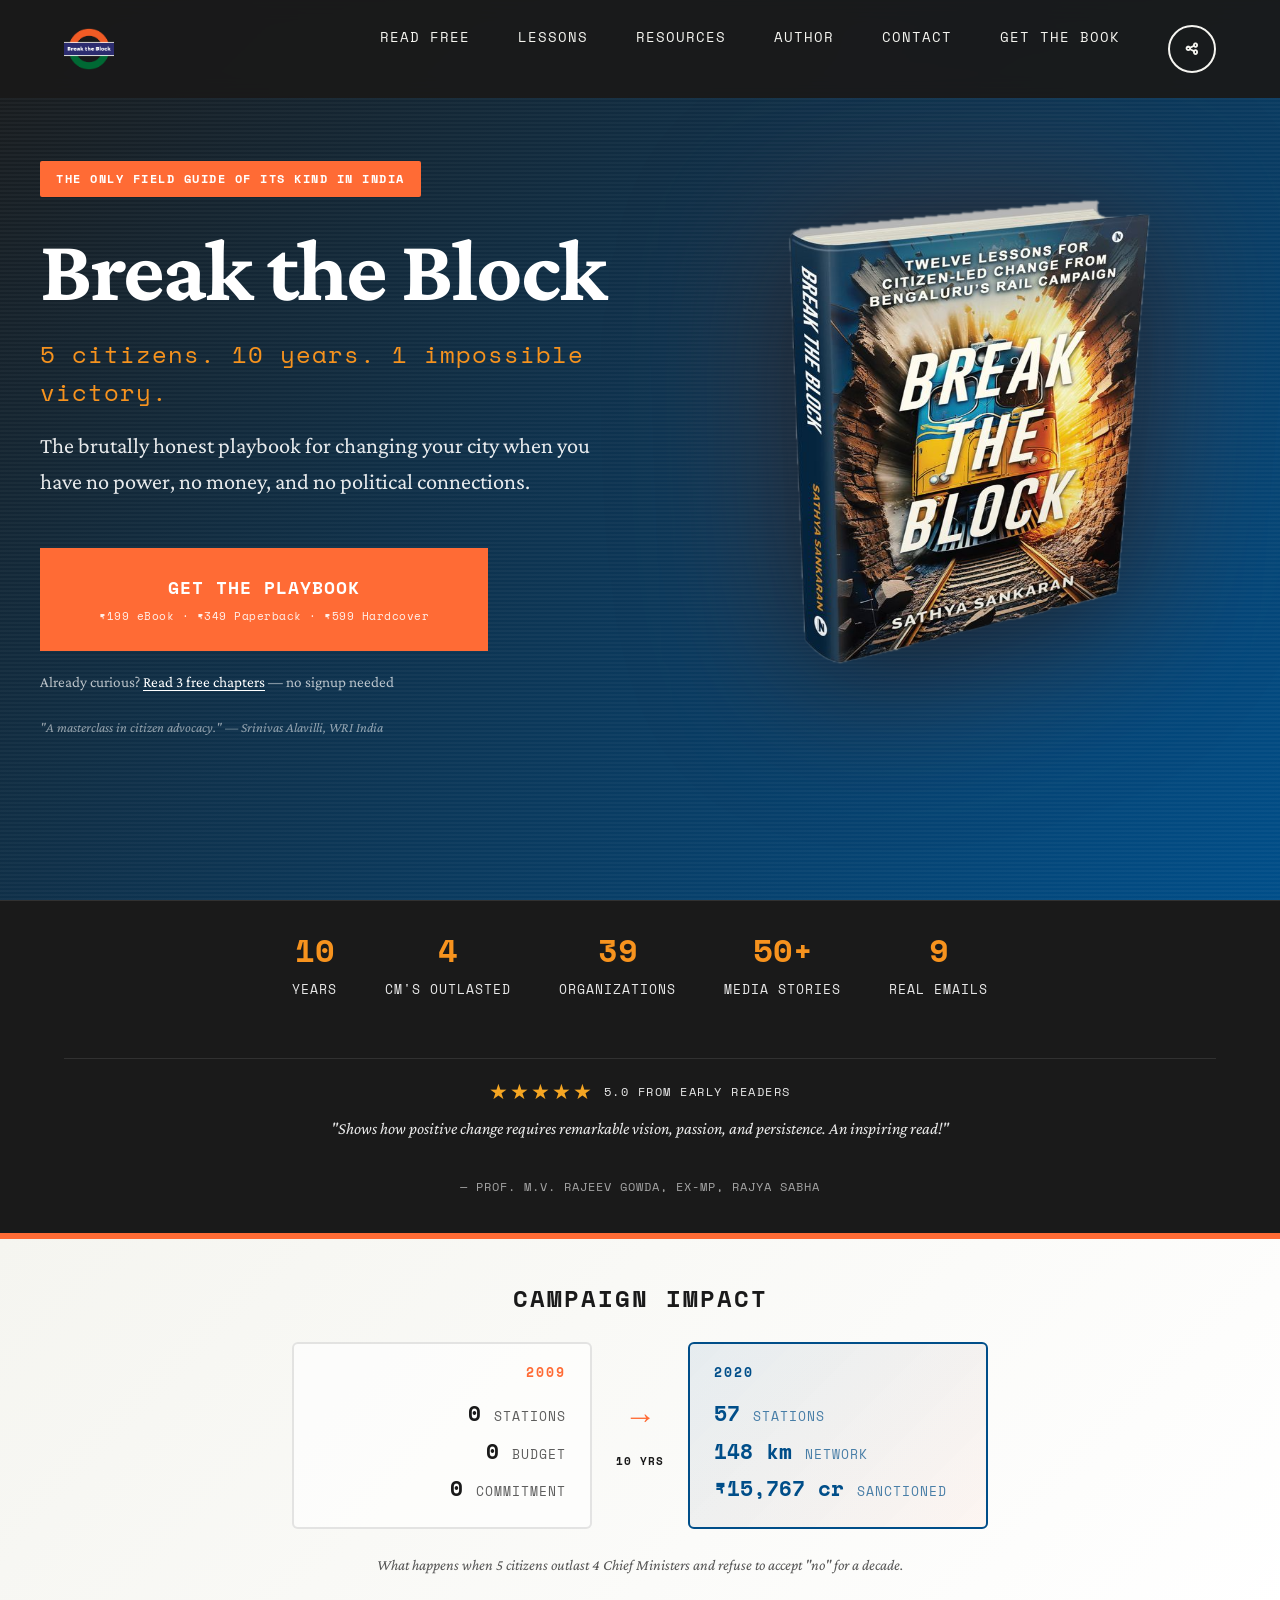
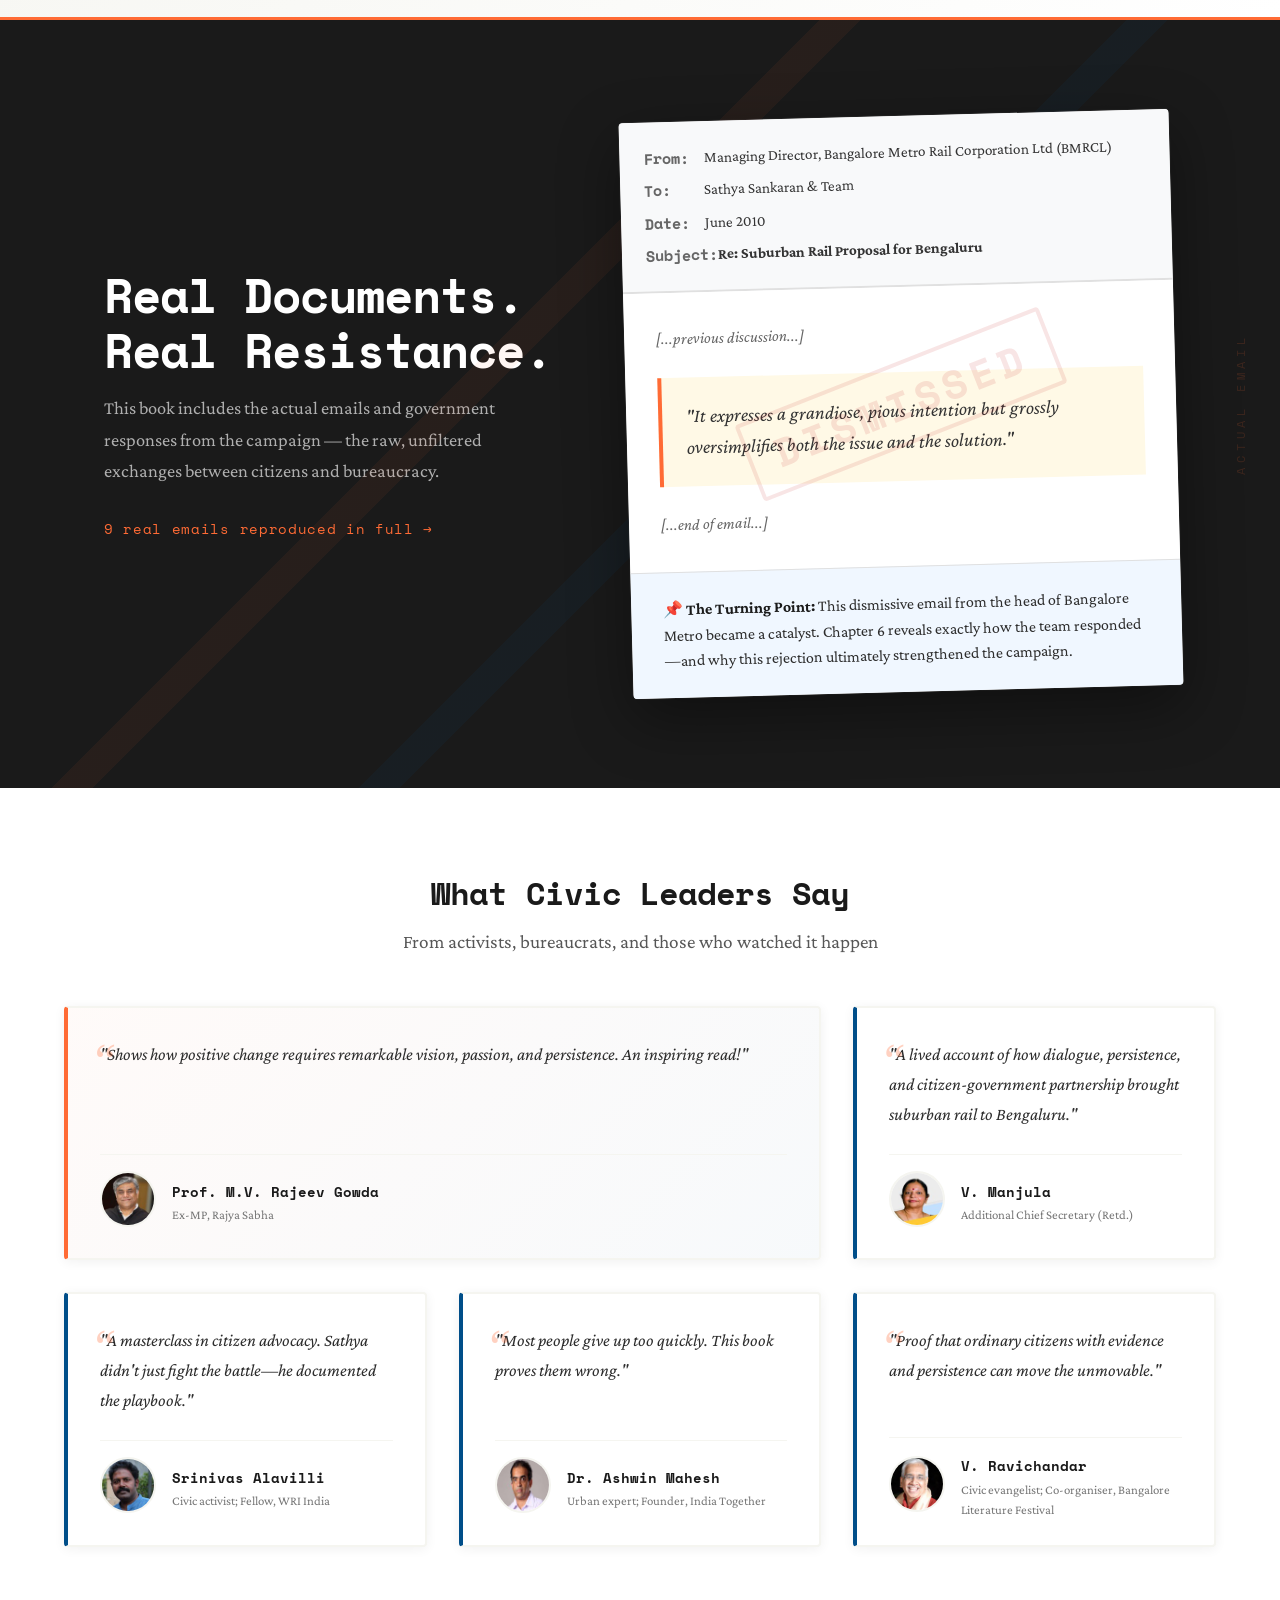
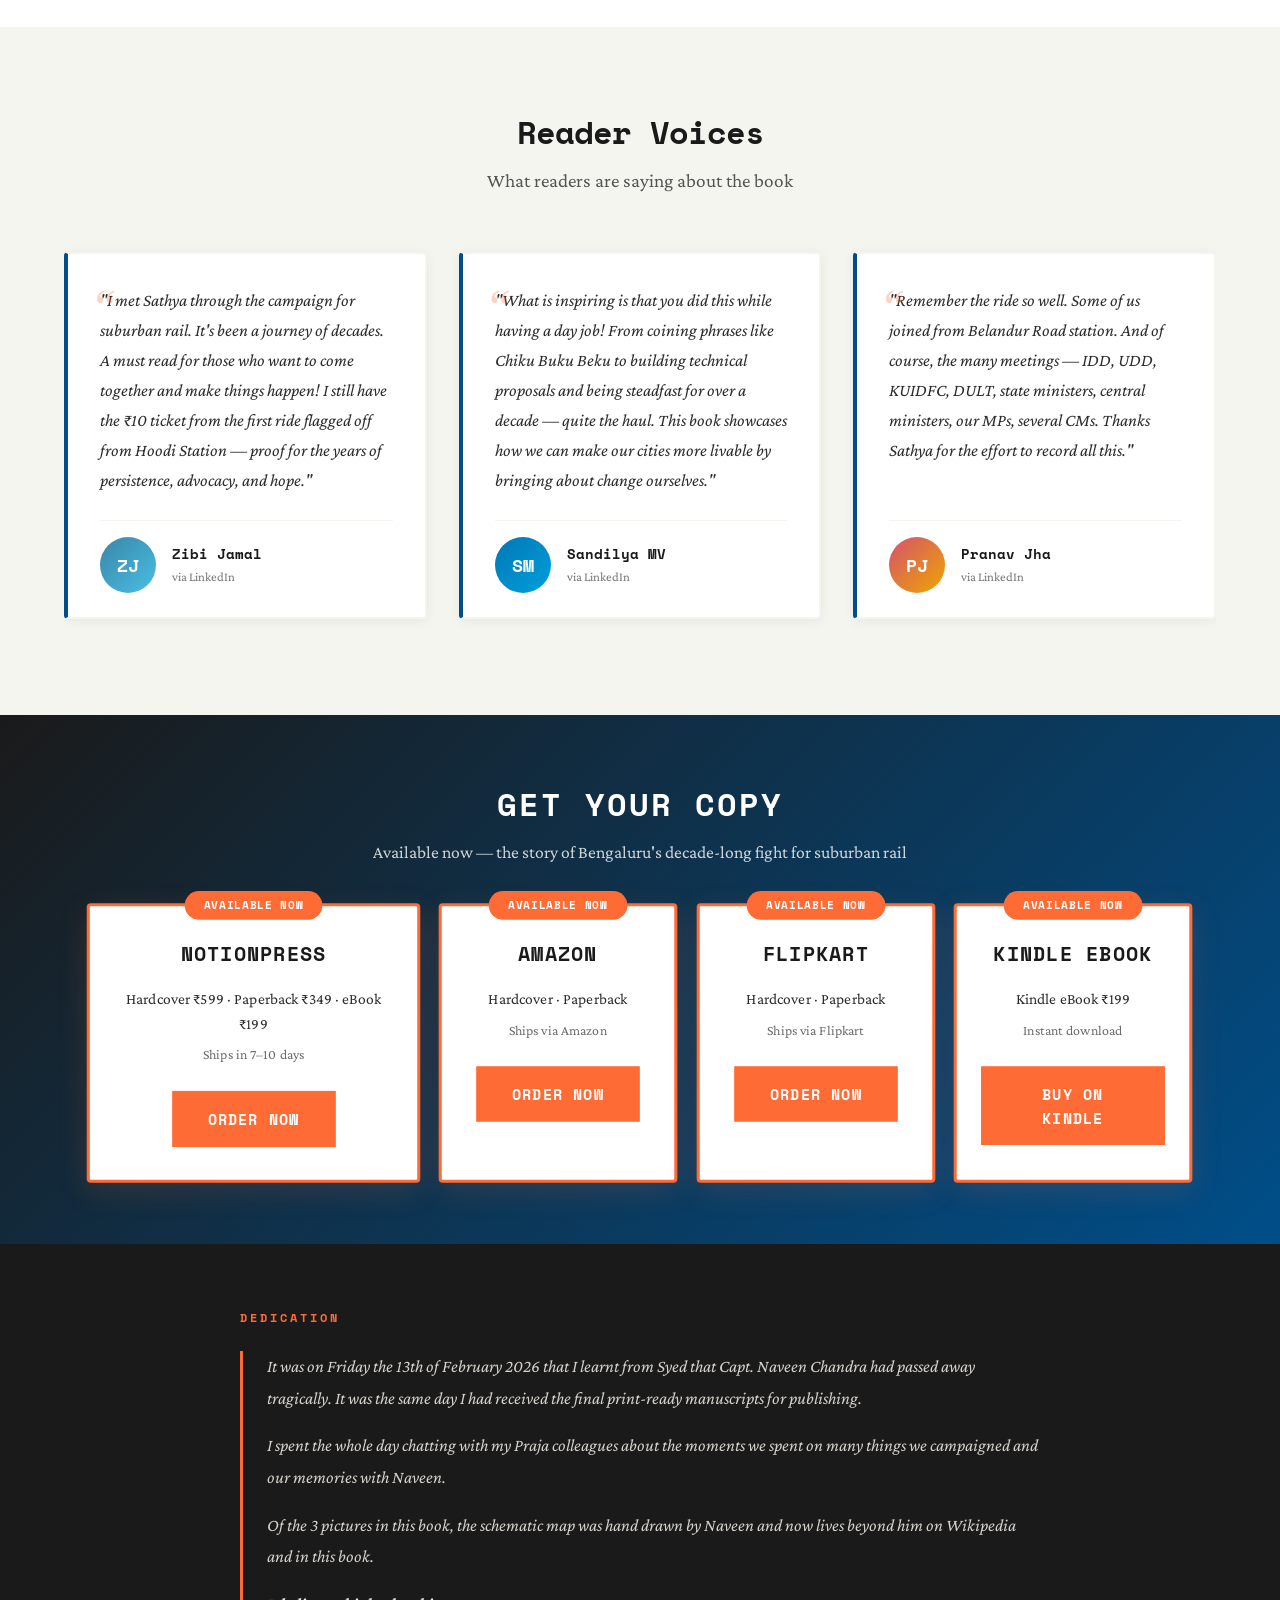
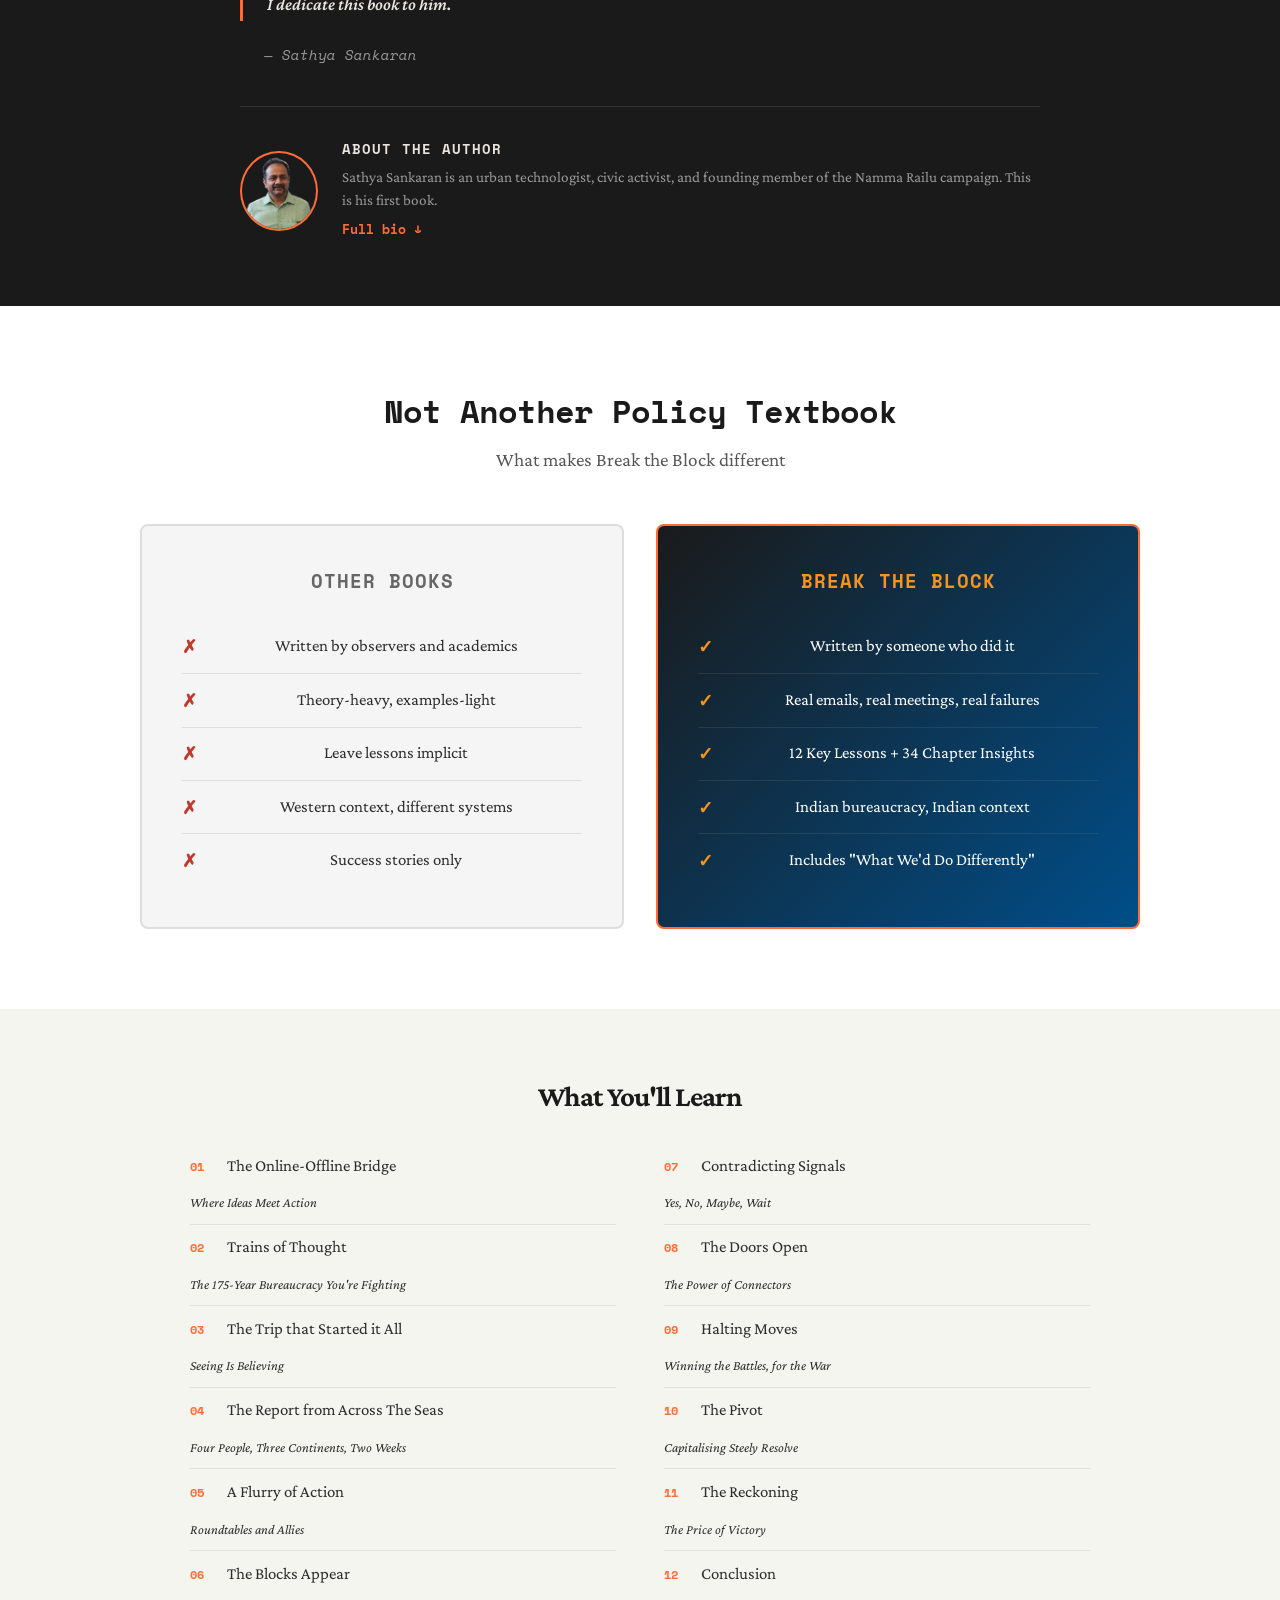
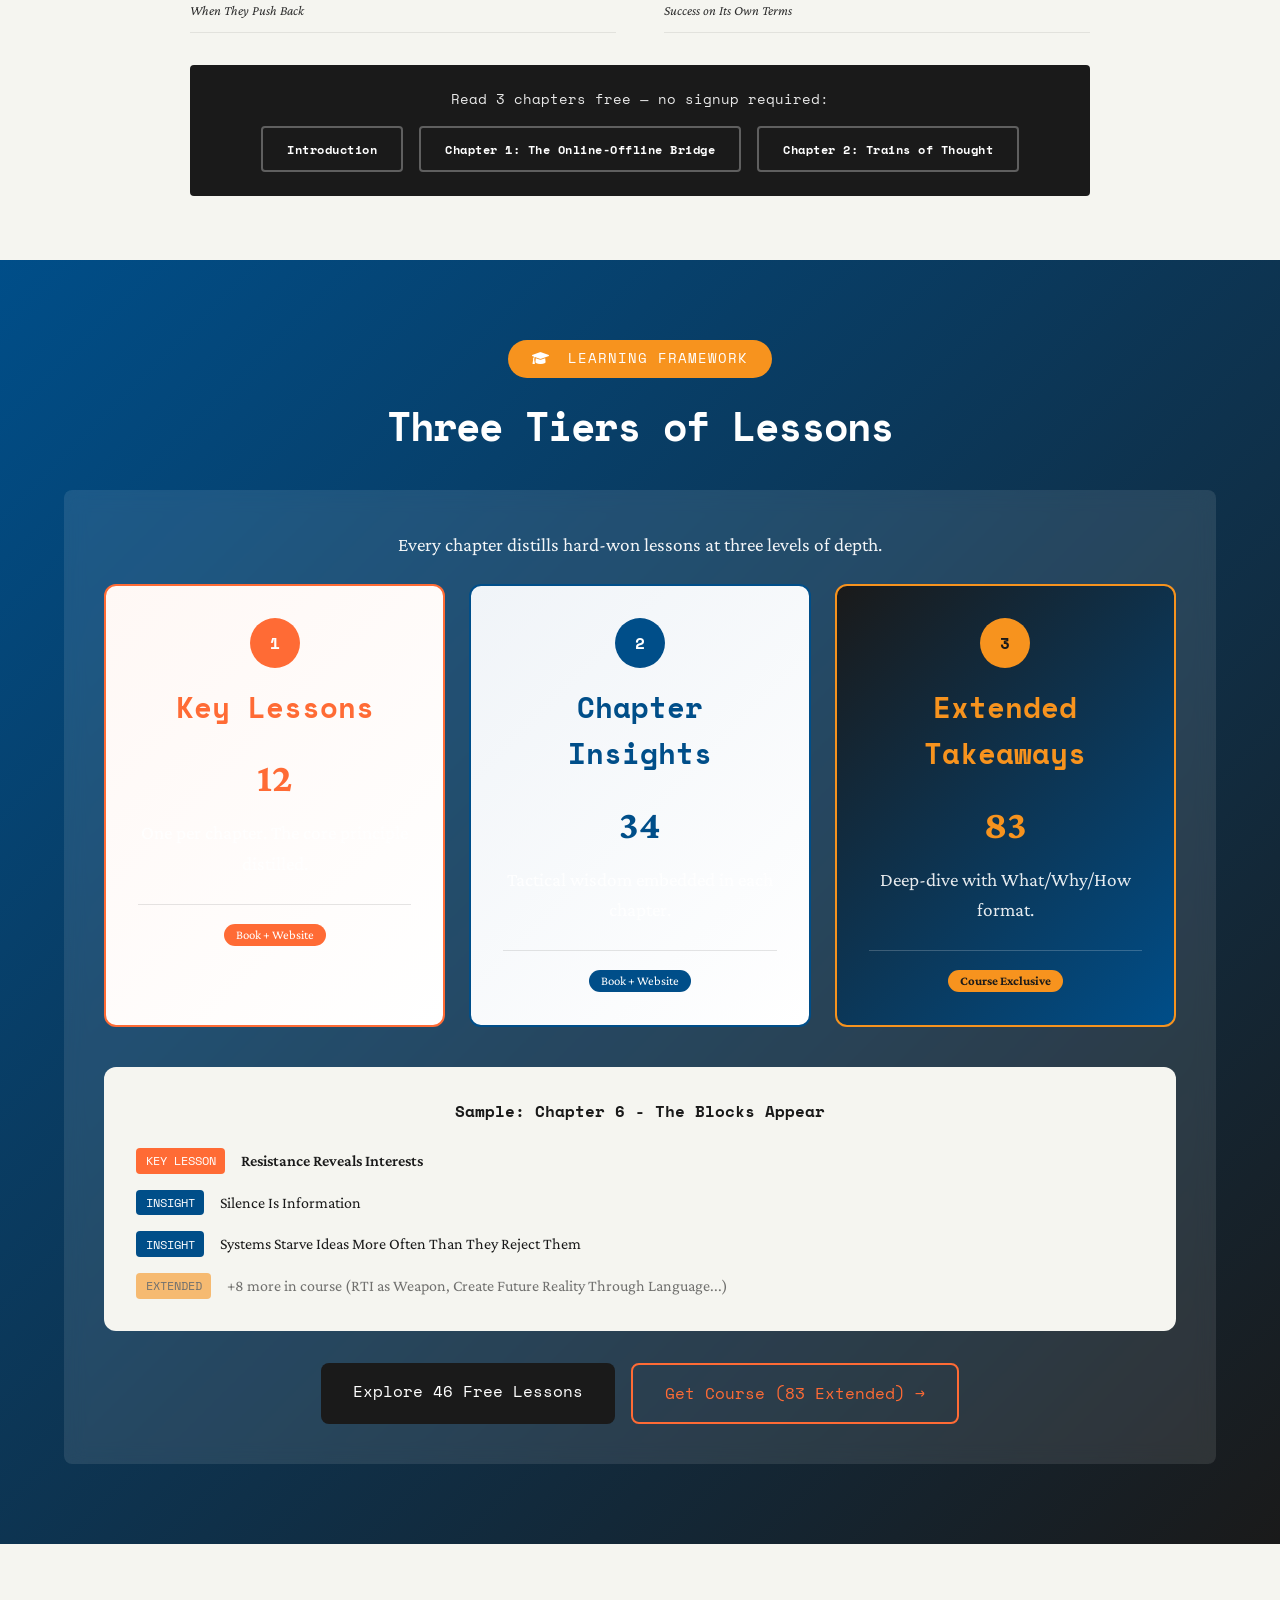
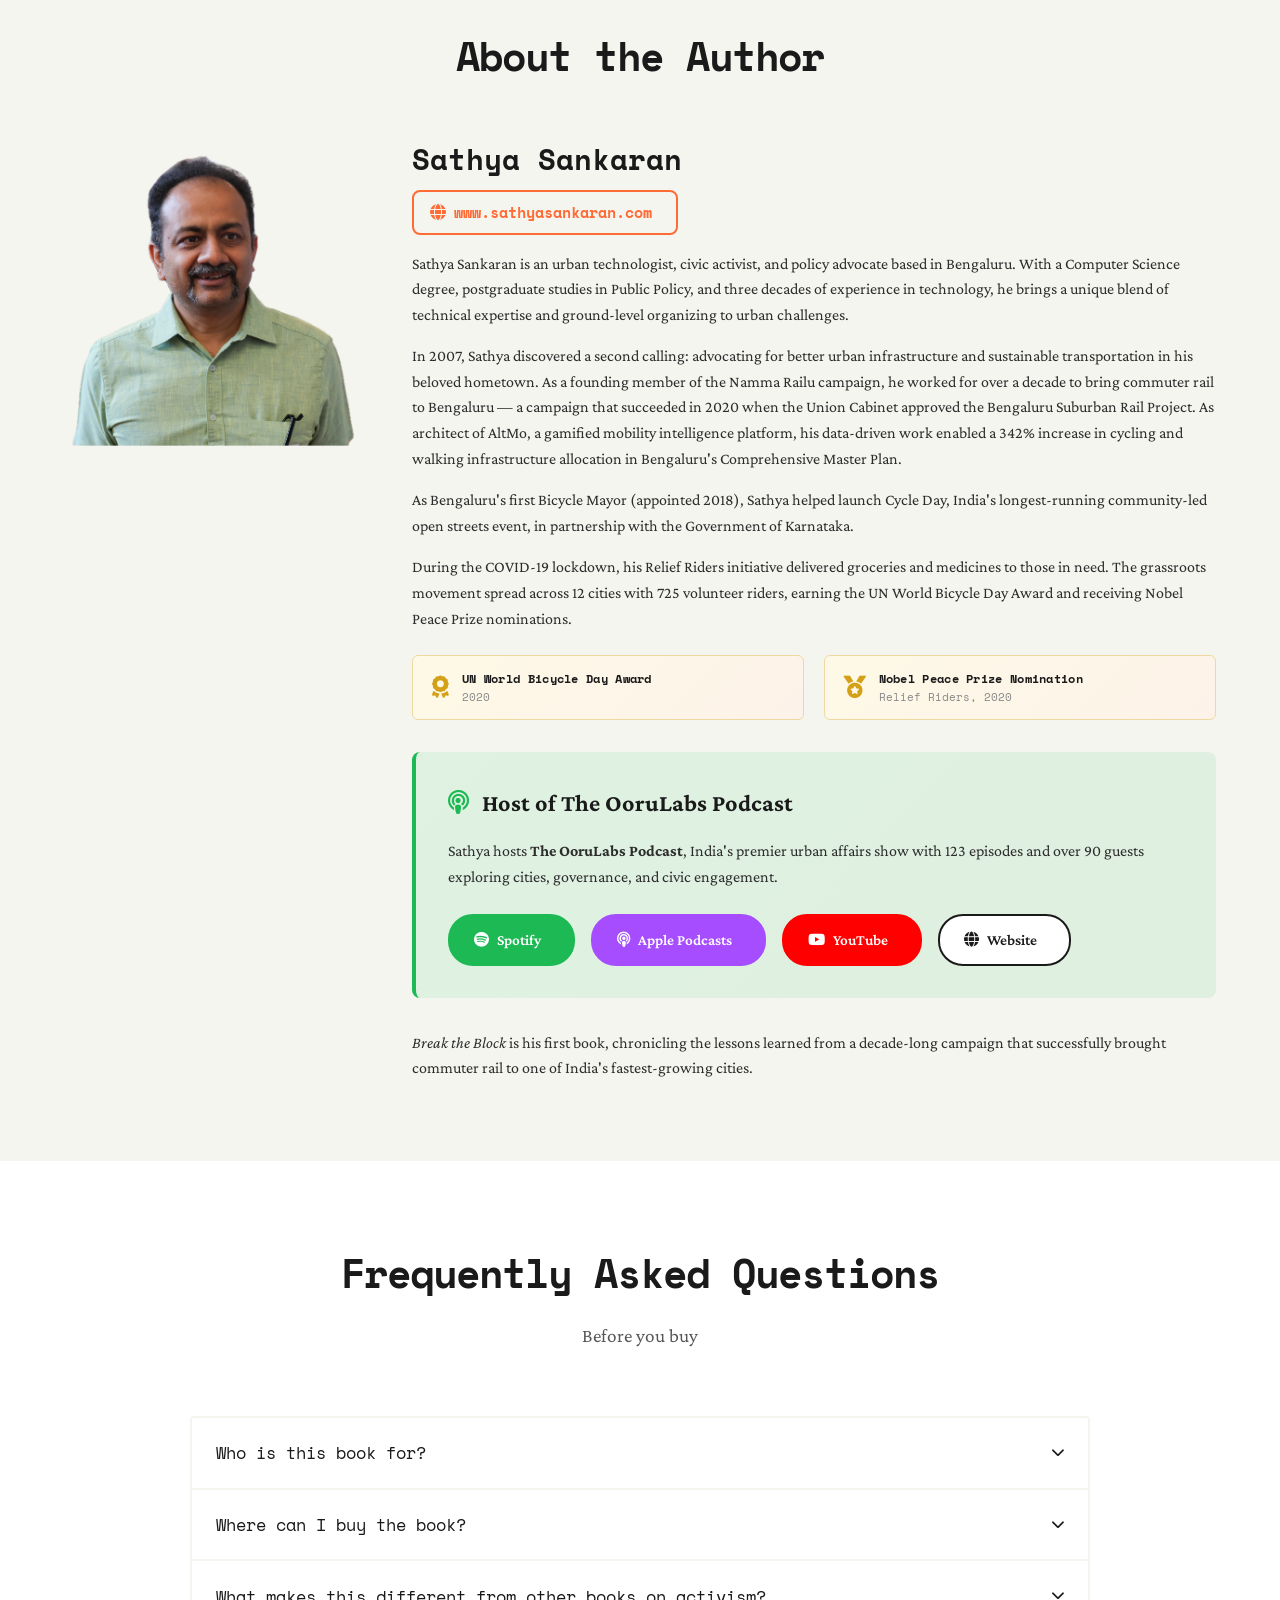
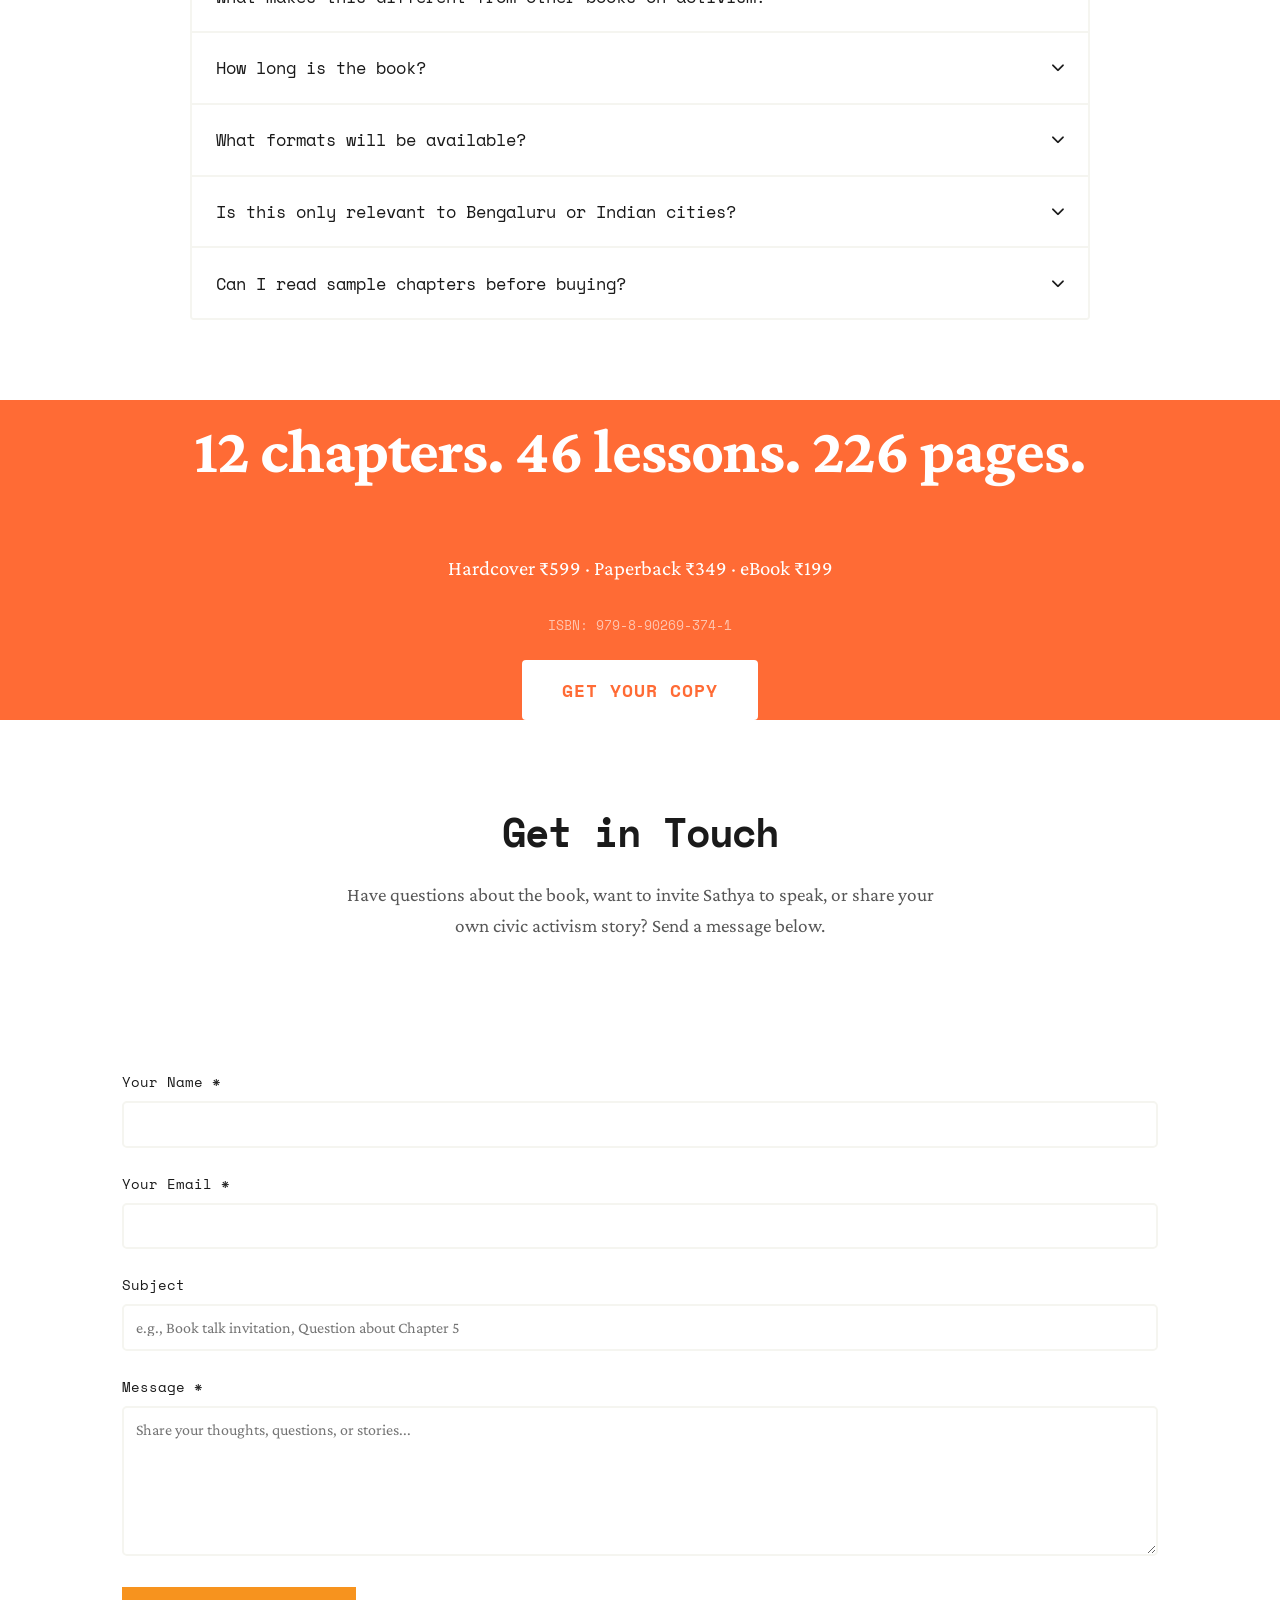
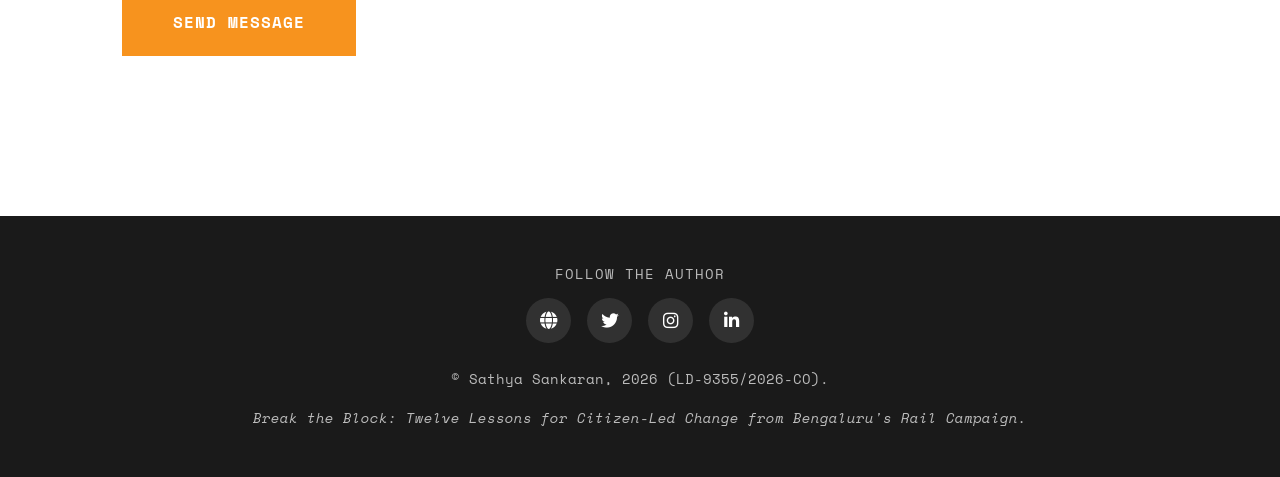
==== index.html @ 00ef4743 "Convert Reader Voices to carousel with smart overflow detection Shows all cards in a static grid whe" ====
<!DOCTYPE html>
<html lang="en">
<head>
    <meta charset="UTF-8">
    <meta name="description" content="Break the Block: Field guide for activists. 12 Key Lessons + 34 Chapter Insights from Bengaluru (Bangalore) citizen campaign. Learn urban activism tactics, navigating bureaucracy, grassroots organizing.">
    <meta name="viewport" content="width=device-width, initial-scale=1.0">
    
    <!-- Canonical URL -->
    <link rel="canonical" href="https://www.breaktheblock.in/">
    
    <!-- Robots -->
    <meta name="robots" content="index, follow, max-image-preview:large, max-snippet:-1">

    <!-- LLMs.txt for AI discoverability -->
    <link rel="alternate" type="text/markdown" href="/llms.txt" title="LLM-readable site summary">
    <meta name="googlebot" content="index, follow">
    
    <!-- Open Graph / Facebook -->
    <meta property="og:type" content="book">
    <meta property="og:url" content="https://www.breaktheblock.in/">
    <meta property="og:title" content="Break the Block - Lessons for Citizen-Led Change from Bengaluru (Bangalore)'s Rail Campaign">
    <meta property="og:description" content="How five ordinary citizens refused to accept 'no' for ten years and brought commuter rail to India's most traffic-congested city.">
    <meta property="og:image" content="https://www.breaktheblock.in/og-card.jpg">
    <meta property="og:image:width" content="1200">
    <meta property="og:image:height" content="630">
    <meta property="og:site_name" content="Break the Block">
    <meta property="og:locale" content="en_US">
    
    <!-- Twitter Card -->
    <meta name="twitter:card" content="summary_large_image">
    <meta property="article:author" content="Sathya Sankaran">
    <meta property="article:section" content="Civic Activism">
    <meta property="article:tag" content="Urban Planning">
    <meta property="article:tag" content="Bengaluru">
    <meta property="article:tag" content="Bangalore">
    <meta property="article:tag" content="India">
    <meta property="article:tag" content="Citizen Campaign">
    <meta property="book:author" content="Sathya Sankaran">

    <meta name="twitter:url" content="https://www.breaktheblock.in/">
    <meta name="twitter:title" content="Break the Block - Lessons for Citizen-Led Change from Bengaluru (Bangalore)'s Rail Campaign">
    <meta name="twitter:description" content="How five ordinary citizens refused to accept 'no' for ten years and brought commuter rail to India's most traffic-congested city.">
    <meta name="twitter:image" content="https://www.breaktheblock.in/og-card.jpg">
    <meta name="twitter:image:alt" content="Book cover of Break the Block by Sathya Sankaran - Twelve Lessons for Citizen-Led Change from Bengaluru's Rail Campaign">
    <meta property="og:image:alt" content="Book cover of Break the Block by Sathya Sankaran - Twelve Lessons for Citizen-Led Change from Bengaluru's Rail Campaign">
    <meta property="article:published_time" content="2026-02-20">
    <meta property="article:modified_time" content="2026-03-04">

    <!-- Additional SEO -->
    <meta name="keywords" content="civic activism India, urban activism Bangalore, Bengaluru commuter rail, citizen campaign guide, navigating bureaucracy India, grassroots organizing, policy advocacy tactics, citizen participation urban planning, Break the Block book, Sathya Sankaran, Namma Railu, public policy, transportation advocacy">
    <meta name="author" content="Sathya Sankaran">
    <meta name="language" content="English">
    
    <!-- Schema.org Structured Data -->
    <script type="application/ld+json">
    {
      "@context": "https://schema.org",
      "@type": "Book",
      "name": "Break the Block: Twelve Lessons for Citizen-Led Change from Bengaluru's Rail Campaign",
      "alternateName": "Break the Block: Twelve Lessons for Citizen-Led Change from Bangalore's Rail Campaign",
      "author": {
        "@type": "Person",
        "name": "Sathya Sankaran",
        "url": "https://www.breaktheblock.in/",
        "sameAs": [
          "https://twitter.com/urbanmorph",
          "https://www.linkedin.com/in/sathyasankaran/"
        ]
      },
      "bookFormat": ["https://schema.org/Hardcover", "https://schema.org/Paperback", "https://schema.org/EBook"],
      "inLanguage": "en",
      "description": "Field guide for activists. 12 Key Lessons + 34 Chapter Insights from Bengaluru citizen campaign. Learn urban activism tactics, navigating bureaucracy, grassroots organizing.",
      "copyrightHolder": {
        "@type": "Person",
        "name": "Sathya Sankaran"
      },
      "copyrightYear": 2026,
      "copyrightNotice": "© Sathya Sankaran, 2026 (LD-9355/2026-CO)",
      "publisher": {
        "@type": "Organization",
        "name": "Notion Press"
      },
      "datePublished": "2026-02-20",
      "url": "https://www.breaktheblock.in/",
      "genre": ["Non-fiction", "Civic Activism", "Urban Planning"],
      "about": [
        {
          "@type": "Thing",
          "name": "Civic Activism"
        },
        {
          "@type": "Place",
          "name": "Bengaluru",
          "alternateName": "Bangalore"
        },
        {
          "@type": "Thing",
          "name": "Urban Governance"
        },
        {
          "@type": "Thing",
          "name": "Commuter Rail"
        }
      ],
      "numberOfPages": "226",
      "aggregateRating": {
        "@type": "AggregateRating",
        "ratingValue": "5",
        "reviewCount": "5"
      }
    }
    </script>
    
    <title>Break the Block: 12 Lessons for Citizen-Led Change from Bengaluru's Rail Campaign | Civic Activism Guide</title>
    
    <!-- Favicon -->
    <link rel="icon" type="image/svg+xml" href="favicon.svg">
    <link rel="apple-touch-icon" sizes="180x180" href="break-the-block-logo.svg">

    <!-- Preconnect to external origins for faster resource loading -->
    <link rel="preconnect" href="https://fonts.googleapis.com">
    <link rel="preconnect" href="https://fonts.gstatic.com" crossorigin>
    <link rel="preconnect" href="https://cdnjs.cloudflare.com">

    <!-- Preload hero book cover (critical above-fold image) -->
    <link rel="preload" as="image" href="book-cover.png">

    <link href="https://fonts.googleapis.com/css2?family=Space+Mono:wght@400;700&family=Crimson+Pro:wght@300;400;600;700&display=swap" rel="stylesheet">
    <link rel="stylesheet" href="https://cdnjs.cloudflare.com/ajax/libs/font-awesome/6.0.0/css/all.min.css">
    <link rel="stylesheet" href="styles.css">
    
    <!-- Structured Data (JSON-LD) -->
    <script type="application/ld+json">
    {
      "@context": "https://schema.org",
      "@graph": [
        {
          "@type": "Book",
          "@id": "https://www.breaktheblock.in/#book",
          "name": "Break the Block: Lessons for Citizen-Led Change from Bengaluru (Bangalore)'s Rail Campaign",
          "alternateName": "Break the Block",
          "author": {
            "@type": "Person",
            "@id": "https://www.breaktheblock.in/#author",
            "name": "Sathya Sankaran",
            "url": "https://www.breaktheblock.in/#author",
            "image": "https://www.breaktheblock.in/sathya.png",
            "jobTitle": "Civic Activist, Urban Mobility Advocate, Podcast Host",
            "description": "Civic activist, technology professional, urban mobility advocate, and podcast host based in Bengaluru. Founding member of the Namma Railu campaign and host of The OoruLabs Podcast.",
            "sameAs": [
              "https://www.sathyasankaran.com",
              "https://open.spotify.com/show/6EYcxIPGW0UQvmkk67Ox0x",
              "https://podcasts.apple.com/us/podcast/the-oorulabs-podcast/id1682407685",
              "https://youtube.com/@oorulabs",
              "https://podcast.oorulabs.com"
            ],
            "knowsAbout": [
              "Civic Activism",
              "Urban Governance",
              "Public Transportation",
              "Community Organizing",
              "Urban Policy",
              "Sustainable Mobility"
            ]
          },
          "isbn": "9798902693741",
          "inLanguage": "en",
          "numberOfPages": "226",
          "bookFormat": ["https://schema.org/Hardcover", "https://schema.org/Paperback", "https://schema.org/EBook"],
          "genre": "Non-fiction",
          "copyrightHolder": {
            "@type": "Person",
            "name": "Sathya Sankaran"
          },
          "copyrightYear": 2026,
          "copyrightNotice": "© Sathya Sankaran, 2026 (LD-9355/2026-CO)",
          "about": [
            {
              "@type": "Thing",
              "name": "Civic Activism"
            },
            {
              "@type": "Thing",
              "name": "Urban Governance"
            },
            {
              "@type": "Thing",
              "name": "Public Transportation"
            },
            {
              "@type": "Place",
              "name": "Bengaluru",
              "address": {
                "@type": "PostalAddress",
                "addressLocality": "Bengaluru",
                "addressRegion": "Karnataka",
                "addressCountry": "IN"
              }
            }
          ],
          "description": "How five citizens brought commuter rail to Bengaluru. A decade-long story of persistence, strategy, and changing systems with no power. This field guide documents a ten-year citizen campaign that successfully brought suburban rail to India's most traffic-congested city.",
          "keywords": "civic activism, urban governance, Bengaluru, commuter rail, citizen campaign, Namma Railu, public policy, grassroots organizing, transportation advocacy",
          "datePublished": "2026-02-20",
          "image": "https://www.breaktheblock.in/book-cover.png",
          "aggregateRating": {
            "@type": "AggregateRating",
            "ratingValue": "5",
            "reviewCount": "3"
          },
          "offers": [
            {
              "@type": "Offer",
              "availability": "https://schema.org/InStock",
              "price": "599",
              "priceCurrency": "INR",
              "itemCondition": "https://schema.org/NewCondition",
              "description": "Hardcover",
              "url": "https://notionpress.com/in/read/break-the-block-hardcover/hardcover",
              "seller": {
                "@type": "Organization",
                "name": "Notion Press"
              }
            },
            {
              "@type": "Offer",
              "availability": "https://schema.org/InStock",
              "price": "349",
              "priceCurrency": "INR",
              "itemCondition": "https://schema.org/NewCondition",
              "description": "Paperback",
              "url": "https://notionpress.com/in/read/break-the-block-hardcover/hardcover",
              "seller": {
                "@type": "Organization",
                "name": "Notion Press"
              }
            },
            {
              "@type": "Offer",
              "availability": "https://schema.org/InStock",
              "priceCurrency": "INR",
              "itemCondition": "https://schema.org/NewCondition",
              "description": "Hardcover & Paperback",
              "url": "https://www.amazon.in/dp/B0GPY3CVWP",
              "seller": {
                "@type": "Organization",
                "name": "Amazon"
              }
            },
            {
              "@type": "Offer",
              "availability": "https://schema.org/InStock",
              "priceCurrency": "INR",
              "itemCondition": "https://schema.org/NewCondition",
              "description": "Hardcover & Paperback",
              "url": "https://www.flipkart.com/break-block-twelve-lessons-citizen-led-change-bengaluru-s-rail-campaign/p/itm2fb5b7a04ba45",
              "seller": {
                "@type": "Organization",
                "name": "Flipkart"
              }
            },
            {
              "@type": "Offer",
              "availability": "https://schema.org/InStock",
              "priceCurrency": "INR",
              "itemCondition": "https://schema.org/NewCondition",
              "price": "199",
              "description": "Kindle eBook",
              "url": "https://www.amazon.in/dp/B0GQMHC662",
              "seller": {
                "@type": "Organization",
                "name": "Amazon Kindle"
              }
            }
          ]
        },
        {
          "@type": "WebSite",
          "@id": "https://www.breaktheblock.in/#website",
          "url": "https://www.breaktheblock.in/",
          "name": "Break the Block",
          "description": "Lessons for Citizen-Led Change from Bengaluru (Bangalore)'s Rail Campaign - A field guide to civic activism and changing governance systems",
          "inLanguage": "en",
          "publisher": {
            "@id": "https://www.breaktheblock.in/#author"
          }
        },
        {
          "@type": "WebPage",
          "@id": "https://www.breaktheblock.in/#webpage",
          "url": "https://www.breaktheblock.in/",
          "name": "Break the Block - Lessons for Citizen-Led Change from Bengaluru (Bangalore)'s Rail Campaign",
          "description": "How five citizens brought commuter rail to Bengaluru through a decade-long campaign",
          "isPartOf": {
            "@id": "https://www.breaktheblock.in/#website"
          },
          "about": {
            "@id": "https://www.breaktheblock.in/#book"
          },
          "primaryImageOfPage": {
            "@type": "ImageObject",
            "url": "https://www.breaktheblock.in/book-cover.png",
            "width": 1200,
            "height": 1800
          },
          "inLanguage": "en"
        },
        {
          "@type": "BreadcrumbList",
          "@id": "https://www.breaktheblock.in/#breadcrumb",
          "itemListElement": [
            {
              "@type": "ListItem",
              "position": 1,
              "name": "Home",
              "item": "https://www.breaktheblock.in/"
            }
          ]
        }
      ]
    }
    </script>

    <!-- FAQ Structured Data -->
    <script type="application/ld+json">
    {
      "@context": "https://schema.org",
      "@type": "FAQPage",
      "mainEntity": [
        {
          "@type": "Question",
          "name": "Who is this book for?",
          "acceptedAnswer": {
            "@type": "Answer",
            "text": "This book is for activists seeking practical tactics, policy students wanting real-world case studies, engaged citizens wondering how to change their city, and public servants seeking to understand citizen perspectives. If you've ever felt powerless against bureaucracy or wondered if ordinary people can really make a difference, this book is for you."
          }
        },
        {
          "@type": "Question",
          "name": "Where can I buy the book?",
          "acceptedAnswer": {
            "@type": "Answer",
            "text": "Break the Block is available on Notionpress, Amazon, and Flipkart in hardcover and paperback. The Kindle eBook (₹199) is also available on Amazon."
          }
        },
        {
          "@type": "Question",
          "name": "What makes this different from other books on activism?",
          "acceptedAnswer": {
            "@type": "Answer",
            "text": "Unlike academic policy textbooks, this is a real campaign story written by someone who lived it, not an observer. Unlike typical memoirs, it explicitly extracts 46 actionable lessons (12 Key Lessons + 34 Chapter Insights) you can apply to your own campaigns. It's both an engaging narrative and a practical field guide—showing you the 'how,' not just the 'why.'"
          }
        },
        {
          "@type": "Question",
          "name": "How long is the book?",
          "acceptedAnswer": {
            "@type": "Answer",
            "text": "The book contains 12 chapters with 12 Key Lessons and 34 Chapter Insights distilled from a decade-long campaign. Plus 83 Extended Takeaways available in the course. It's a focused read — not an academic textbook."
          }
        },
        {
          "@type": "Question",
          "name": "What formats will be available?",
          "acceptedAnswer": {
            "@type": "Answer",
            "text": "Break the Block is available in hardcover (₹599), paperback (₹349), and Kindle eBook (₹199) on Amazon. Also available on Notionpress and Flipkart. Kobo and Google Play editions coming soon."
          }
        },
        {
          "@type": "Question",
          "name": "Is this only relevant to Bengaluru or Indian cities?",
          "acceptedAnswer": {
            "@type": "Answer",
            "text": "While the story takes place in Bengaluru, the lessons are universal. The tactics for navigating bureaucracy, building coalitions, using data effectively, and maintaining momentum over years apply to civic campaigns anywhere. Readers from Mumbai to Manila, Delhi to Denver will find applicable insights."
          }
        },
        {
          "@type": "Question",
          "name": "Can I read sample chapters before buying?",
          "acceptedAnswer": {
            "@type": "Answer",
            "text": "Yes! The Introduction and first two chapters are available to read online for free. Additionally, you can visit the Key Takeaways page to see online exclusive lessons from each chapter."
          }
        },
        {
          "@type": "Question",
          "name": "What did the Namma Railu campaign achieve?",
          "acceptedAnswer": {
            "@type": "Answer",
            "text": "The Namma Railu campaign succeeded in securing Union Cabinet approval in August 2020 for the Bengaluru Suburban Rail Project (BSRP). This is a ₹15,767 crore infrastructure project that will build 148.17 km of suburban rail network with 57 stations across four corridors in Bengaluru. The project involves collaboration between the Ministry of Railways, Government of Karnataka, and Bengaluru Development Authority. The campaign brought together 39 organizations and outlasted 4 Chief Ministers over a decade (2009-2020) to achieve this outcome."
          }
        },
        {
          "@type": "Question",
          "name": "What mistakes did the campaign make?",
          "acceptedAnswer": {
            "@type": "Answer",
            "text": "The book documents both successes and failures with brutal honesty. Key mistakes include: starting advocacy before fully understanding the institutional complexities of Indian Railways, underestimating how long bureaucratic processes would take, and not building political relationships early enough. The campaign also learned that some tactics that worked in other contexts didn't translate to India's governance system. These mistakes and lessons learned are documented throughout the book with real emails, real meetings, and real setbacks - providing a realistic roadmap for future activists rather than an idealized success story."
          }
        }
      ]
    }
    </script>
<script type="application/ld+json">
    {
        "@context": "https://schema.org",
        "@type": "LocalBusiness",
        "name": "Break the Block - Bengaluru Civic Activism Book",
        "description": "Field guide for urban activism and citizen campaigns in India",
        "address": {
            "@type": "PostalAddress",
            "addressLocality": "Bengaluru",
            "addressRegion": "Karnataka",
            "addressCountry": "IN"
        },
        "geo": {
            "@type": "GeoCoordinates",
            "latitude": "12.9716",
            "longitude": "77.5946"
        },
        "url": "https://www.breaktheblock.in",
        "sameAs": [
            "https://www.sathyasankaran.com"
        ]
    }
    </script>

    <!-- Enhanced Person Schema for Author -->
    <script type="application/ld+json">
    {
      "@context": "https://schema.org",
      "@type": "Person",
      "name": "Sathya Sankaran",
      "jobTitle": "Urban Technologist, Civic Activist, Policy Advocate",
      "description": "Founding member of Namma Railu campaign, Bengaluru's first Bicycle Mayor (2018-2020), host of The OoruLabs Podcast. Successfully led decade-long citizen campaign that brought suburban rail to Bengaluru.",
      "url": "https://www.sathyasankaran.com",
      "image": "https://www.breaktheblock.in/sathya.png",
      "sameAs": [
        "https://twitter.com/tweetenator",
        "https://www.linkedin.com/in/sathyasankaran/",
        "https://podcast.oorulabs.com",
        "https://open.spotify.com/show/6EYcxIPGW0UQvmkk67Ox0x",
        "https://youtube.com/@oorulabs"
      ],
      "award": [
        "UN World Bicycle Day Award (2020)",
        "Nobel Peace Prize Nomination (Relief Riders, 2020)"
      ],
      "hasCredential": [
        {
          "@type": "EducationalOccupationalCredential",
          "credentialCategory": "degree",
          "educationalLevel": "Bachelor's Degree",
          "about": "Computer Science"
        },
        {
          "@type": "EducationalOccupationalCredential",
          "credentialCategory": "degree",
          "educationalLevel": "Postgraduate",
          "about": "Public Policy"
        }
      ],
      "knowsAbout": [
        "Civic Activism",
        "Urban Planning",
        "Policy Advocacy",
        "Grassroots Organizing",
        "Bureaucratic Navigation",
        "Coalition Building",
        "Sustainable Transportation",
        "Urban Governance",
        "Citizen Campaigns",
        "Data-Driven Advocacy"
      ],
      "affiliation": [
        {
          "@type": "Organization",
          "name": "Namma Railu Campaign"
        },
        {
          "@type": "Organization",
          "name": "OoruLabs"
        }
      ],
      "alumniOf": {
        "@type": "EducationalOrganization",
        "name": "Public Policy Program"
      }
    }
    </script>

    <!-- Organization Schema for Namma Railu Campaign -->
    <script type="application/ld+json">
    {
      "@context": "https://schema.org",
      "@type": "Organization",
      "name": "Namma Railu Campaign",
      "alternateName": "Bengaluru Suburban Rail Campaign",
      "description": "Decade-long citizen campaign (2009-2020) that successfully brought suburban rail to Bengaluru through coalition-building, data-driven advocacy, and persistent engagement with government",
      "foundingDate": "2009",
      "dissolutionDate": "2020",
      "url": "https://www.breaktheblock.in",
      "founder": {
        "@type": "Person",
        "name": "Sathya Sankaran"
      },
      "location": {
        "@type": "Place",
        "name": "Bengaluru",
        "address": {
          "@type": "PostalAddress",
          "addressLocality": "Bengaluru",
          "addressRegion": "Karnataka",
          "addressCountry": "IN"
        }
      },
      "numberOfEmployees": {
        "@type": "QuantitativeValue",
        "value": 39,
        "description": "Coalition of 39 organizations"
      },
      "award": "Union Cabinet Approval for Bengaluru Suburban Rail Project (August 2020)",
      "knowsAbout": [
        "Suburban Rail",
        "Urban Transportation",
        "Citizen Advocacy",
        "Policy Change",
        "Coalition Building"
      ]
    }
    </script>

    <!-- ItemList Schema for 12 Key Lessons -->
    <script type="application/ld+json">
    {
      "@context": "https://schema.org",
      "@type": "ItemList",
      "name": "12 Key Lessons from Break the Block",
      "description": "Twelve actionable lessons from a decade-long citizen campaign in Bengaluru. Field-tested tactics for civic activism, navigating bureaucracy, and changing governance systems.",
      "numberOfItems": 12,
      "itemListElement": [
        {
          "@type": "ListItem",
          "position": 1,
          "name": "Lesson 1: Legitimacy Precedes Influence",
          "description": "You can't demand a seat at the table. Earn it through consistent, quality engagement. Officials were watching Praja.in before we knew it.",
          "url": "https://www.breaktheblock.in/key-takeaways.html#chapter-1"
        },
        {
          "@type": "ListItem",
          "position": 2,
          "name": "Lesson 2: Understand the System You're Fighting",
          "description": "Indian Railways evolved from 40+ private companies into one monolith. Understanding this history explains why introducing ANY new service requires battling 175 years of institutional inertia.",
          "url": "https://www.breaktheblock.in/key-takeaways.html#chapter-2"
        },
        {
          "@type": "ListItem",
          "position": 3,
          "name": "Lesson 3: See Before You Advocate",
          "description": "The train journey from Bengaluru to Whitefield revealed both the problem and the potential. Real experience beats theoretical analysis.",
          "url": "https://www.breaktheblock.in/key-takeaways.html#chapter-3"
        },
        {
          "@type": "ListItem",
          "position": 4,
          "name": "Lesson 4: Produce What the System Respects",
          "description": "Government doesn't respond to passion or anger. It responds to professional reports, technical feasibility studies, and data that fits bureaucratic formats.",
          "url": "https://www.breaktheblock.in/key-takeaways.html#chapter-4"
        },
        {
          "@type": "ListItem",
          "position": 5,
          "name": "Lesson 5: Coalitions Multiply Reach",
          "description": "One organization can be dismissed. Thirty-nine organizations representing diverse constituencies cannot be ignored. Build coalitions early.",
          "url": "https://www.breaktheblock.in/key-takeaways.html#chapter-5"
        },
        {
          "@type": "ListItem",
          "position": 6,
          "name": "Lesson 6: Resistance Reveals Interests",
          "description": "When bureaucrats say 'no,' pay attention to why. Their objections reveal what they actually care about - and what you need to address.",
          "url": "https://www.breaktheblock.in/key-takeaways.html#chapter-6"
        },
        {
          "@type": "ListItem",
          "position": 7,
          "name": "Lesson 7: Outlast the Contradictions",
          "description": "Government statements will contradict each other. Officials will change. Policies will flip. Your job is to maintain consistency and persistence.",
          "url": "https://www.breaktheblock.in/key-takeaways.html#chapter-7"
        },
        {
          "@type": "ListItem",
          "position": 8,
          "name": "Lesson 8: Find Champions Inside",
          "description": "Some bureaucrats actually want change. Identify them, support them, and give them the ammunition they need to fight internal battles.",
          "url": "https://www.breaktheblock.in/key-takeaways.html#chapter-8"
        },
        {
          "@type": "ListItem",
          "position": 9,
          "name": "Lesson 9: Accumulate Small Wins",
          "description": "Every meeting, every media mention, every small policy change is a stepping stone. Document and celebrate progress, no matter how small.",
          "url": "https://www.breaktheblock.in/key-takeaways.html#chapter-9"
        },
        {
          "@type": "ListItem",
          "position": 10,
          "name": "Lesson 10: Mass Visibility Changes Dynamics",
          "description": "When thousands show up for Cycle Day or hundreds sign petitions, the calculation changes. Mass participation creates political pressure.",
          "url": "https://www.breaktheblock.in/key-takeaways.html#chapter-10"
        },
        {
          "@type": "ListItem",
          "position": 11,
          "name": "Lesson 11: Victory Is Not the End",
          "description": "Cabinet approval is not implementation. Stay engaged through execution, or your victory may never materialize.",
          "url": "https://www.breaktheblock.in/key-takeaways.html#chapter-11"
        },
        {
          "@type": "ListItem",
          "position": 12,
          "name": "Lesson 12: Document Everything",
          "description": "Preserve emails, reports, media coverage, and lessons learned. Your campaign documentation becomes the playbook for others.",
          "url": "https://www.breaktheblock.in/key-takeaways.html#chapter-12"
        }
      ]
    }
    </script>

    <!-- Event Schema for Campaign Milestones -->
    <script type="application/ld+json">
    {
      "@context": "https://schema.org",
      "@type": "EventSeries",
      "name": "Namma Railu Campaign Timeline",
      "description": "Decade-long citizen campaign (2009-2020) that brought suburban rail to Bengaluru through persistent advocacy, coalition-building, and data-driven engagement",
      "startDate": "2009",
      "endDate": "2020",
      "location": {
        "@type": "Place",
        "name": "Bengaluru",
        "address": {
          "@type": "PostalAddress",
          "addressLocality": "Bengaluru",
          "addressRegion": "Karnataka",
          "addressCountry": "IN"
        }
      },
      "organizer": {
        "@type": "Organization",
        "name": "Namma Railu Campaign"
      },
      "subEvent": [
        {
          "@type": "Event",
          "name": "Campaign Launch",
          "description": "Praja.in launches NammaRailu campaign. Online forum brings together citizens frustrated with traffic. Discussion moves from complaint to solution-seeking.",
          "startDate": "2009",
          "location": {
            "@type": "VirtualLocation",
            "url": "http://praja.in/en/nammarailu"
          }
        },
        {
          "@type": "Event",
          "name": "First Comprehensive Report Published",
          "description": "Team publishes comprehensive proposal documenting the feasibility and benefits of suburban rail for Bengaluru, with collaboration across continents (India, US, China).",
          "startDate": "2010-06",
          "location": {
            "@type": "Place",
            "name": "Bengaluru"
          }
        },
        {
          "@type": "Event",
          "name": "Academic Partnership Established",
          "description": "Partnership with CiSTUP (IISc's transport research center) established. Transition from citizen advocacy to academic research builds credibility with government stakeholders.",
          "startDate": "2011-05",
          "location": {
            "@type": "Organization",
            "name": "Centre for infrastructure, Sustainable Transportation and Urban Planning (CiSTUP), Indian Institute of Science"
          }
        },
        {
          "@type": "Event",
          "name": "Official Feasibility Study Completed",
          "description": "RITES completes comprehensive 179-page feasibility study examining 440.8 km of rail network. Report proposes development of suburban rail services in three phases and provides technical foundation for government decisions.",
          "startDate": "2012-06",
          "location": {
            "@type": "Place",
            "name": "Bengaluru"
          }
        },
        {
          "@type": "Event",
          "name": "State Government Approval",
          "description": "State government approves suburban rail project. CM Siddaramaiah announces ₹8,759 crore project in state budget with Special Purpose Vehicle (BSRCL) to be created. Major milestone: formal government commitment.",
          "startDate": "2013-07-09",
          "location": {
            "@type": "Place",
            "name": "Bengaluru"
          }
        },
        {
          "@type": "Event",
          "name": "Union Cabinet Approval - Campaign Victory",
          "description": "Union Cabinet approves Bengaluru Suburban Rail Project (₹15,767 crore infrastructure project for 148.17 km network with 57 stations across 4 corridors). Decade-long advocacy campaign reaches successful conclusion.",
          "startDate": "2020-10-07",
          "endDate": "2020-10-07",
          "location": {
            "@type": "Place",
            "name": "New Delhi, India"
          },
          "eventStatus": "https://schema.org/EventScheduled"
        },
        {
          "@type": "Event",
          "name": "First Services Launch",
          "description": "First suburban rail services begin operation. 295% occupancy demonstrates strong commuter demand. Baiyappanahalli to Whitefield service proves campaign's vision with 25-minute journey.",
          "startDate": "2020-12-07",
          "location": {
            "@type": "Place",
            "name": "Bengaluru"
          }
        }
      ]
    }
    </script>

    <!-- Navigation JavaScript - Event Listeners -->
    <script>
        // Wait for DOM to be ready
        document.addEventListener('DOMContentLoaded', function() {
            // Hamburger menu toggle
            const hamburger = document.getElementById('hamburger-btn');
            const navMenu = document.querySelector('.nav-menu');
            const body = document.body;
            
            // Helper: close hamburger menu
            function closeHamburgerMenu() {
                if (navMenu && hamburger) {
                    navMenu.classList.remove('active');
                    hamburger.classList.remove('active');
                    hamburger.setAttribute('aria-expanded', 'false');
                    body.classList.remove('menu-open');
                }
            }

            if (hamburger) {
                hamburger.addEventListener('click', function() {
                    if (navMenu) {
                        navMenu.classList.toggle('active');
                        hamburger.classList.toggle('active');
                        body.classList.toggle('menu-open');
                        const expanded = navMenu.classList.contains('active');
                        hamburger.setAttribute('aria-expanded', String(expanded));
                    }
                });
            }

            // Close menu when clicking outside
            document.addEventListener('click', function(e) {
                if (navMenu && hamburger) {
                    if (!navMenu.contains(e.target) && !hamburger.contains(e.target)) {
                        closeHamburgerMenu();
                    }
                }
            });

            // Share menu toggle
            const shareToggle = document.getElementById('share-toggle-btn');
            const shareMenu = document.querySelector('.share-menu');

            // Helper: close share menu
            function closeShareMenu() {
                if (shareMenu && shareToggle) {
                    shareMenu.classList.remove('active');
                    shareToggle.setAttribute('aria-expanded', 'false');
                }
            }

            // Helper: open share menu
            function openShareMenu() {
                if (shareMenu && shareToggle) {
                    shareMenu.classList.add('active');
                    shareToggle.setAttribute('aria-expanded', 'true');
                    // Focus first menu item
                    var firstItem = shareMenu.querySelector('.share-menu-item');
                    if (firstItem) firstItem.focus();
                }
            }

            if (shareToggle && shareMenu) {
                shareToggle.addEventListener('click', function(e) {
                    e.stopPropagation();
                    var isOpen = shareMenu.classList.contains('active');
                    if (isOpen) {
                        closeShareMenu();
                    } else {
                        openShareMenu();
                    }
                });

                // Close share menu when clicking outside
                document.addEventListener('click', function(e) {
                    if (!shareMenu.contains(e.target) && !shareToggle.contains(e.target)) {
                        closeShareMenu();
                    }
                });

                // Escape key closes share menu and hamburger menu
                document.addEventListener('keydown', function(e) {
                    if (e.key === 'Escape') {
                        if (shareMenu.classList.contains('active')) {
                            closeShareMenu();
                            shareToggle.focus();
                        }
                        if (navMenu && navMenu.classList.contains('active')) {
                            closeHamburgerMenu();
                            hamburger.focus();
                        }
                    }
                });
            }
            
            // Share button functionality
            const shareButtons = document.querySelectorAll('[data-share]');
            shareButtons.forEach(button => {
                button.addEventListener('click', function(e) {
                    e.preventDefault();
                    e.stopPropagation();
                    const platform = this.getAttribute('data-share');
                    shareOn(platform);
                });
            });
        });
        
        // Share functionality (needs to be global for data-share attributes)
        function shareOn(platform) {
            const url = encodeURIComponent(window.location.href);

            let shareUrl;
            switch(platform) {
                case 'twitter':
                    shareUrl = `https://twitter.com/intent/tweet?url=${url}&text=${encodeURIComponent('Bengaluru citizens vs 175 years of railway bureaucracy. They won. This book is the playbook:')}`;
                    break;
                case 'facebook':
                    shareUrl = `https://www.facebook.com/sharer/sharer.php?u=${url}&quote=${encodeURIComponent('Just read about how ordinary Bengaluru citizens fought the system and actually got suburban rail approved. If you care about how cities work (or don\'t), this is worth your time:')}`;
                    break;
                case 'linkedin':
                    shareUrl = `https://www.linkedin.com/sharing/share-offsite/?url=${url}`;
                    break;
                case 'whatsapp':
                    shareUrl = `https://wa.me/?text=${encodeURIComponent('Hey, thought you\'d find this interesting — a bunch of Bengaluru citizens actually got suburban rail approved by taking on the system themselves. The whole story is in this book:')}%20${url}`;
                    break;
                case 'email':
                    shareUrl = `mailto:?subject=${encodeURIComponent('This book about Bengaluru\'s rail fight is worth your time')}&body=${encodeURIComponent('Came across this and thought of you — it\'s about how ordinary citizens in Bengaluru took on the railway bureaucracy and won. If you\'re into how cities actually change, give it a look:')}%20${url}`;
                    break;
            }

            if (shareUrl) {
                window.open(shareUrl, '_blank', 'width=600,height=400');
            }
        }
    </script>
</head>
<body>
    <!-- Skip to main content link for keyboard navigation -->
    <a href="#main-content" class="skip-link">Skip to main content</a>

    <!-- Navigation -->
    <nav role="navigation" aria-label="Main navigation">
        <div class="nav-logo">
            <a href="#" aria-label="Break the Block Home">
                <img loading="lazy" src="break-the-block-logo.svg" alt="Break the Block" width="50" height="50" style="height: 50px; width: auto;">
            </a>
        </div>
        
        <!-- Hamburger Menu Button -->
        <button class="hamburger" id="hamburger-btn" aria-label="Toggle navigation menu" aria-expanded="false" aria-controls="nav-menu">
            <span aria-hidden="true"></span>
            <span aria-hidden="true"></span>
            <span aria-hidden="true"></span>
        </button>
        
        <!-- Nav Menu -->
        <div class="nav-menu" id="nav-menu">
            <ul>
                <li><a href="#free-preview">Read Free</a></li>
                <li><a href="key-takeaways.html">Lessons</a></li>
                <li><a href="resources.html">Resources</a></li>
                <li><a href="#author">Author</a></li>
                <li><a href="#contact">Contact</a></li>
                <li><a href="#get-book">Get the Book</a></li>
                <li class="share-dropdown">
                    <button class="share-toggle" id="share-toggle-btn" aria-label="Share this page" aria-expanded="false" aria-controls="share-menu">
                        <i class="fas fa-share-alt" aria-hidden="true"></i>
                    </button>
                    <div class="share-menu" id="share-menu" role="menu" aria-label="Share options">
                        <a href="#" data-share="twitter" class="share-menu-item" role="menuitem" aria-label="Share on Twitter">
                            <i class="fab fa-twitter" aria-hidden="true"></i> Twitter
                        </a>
                        <a href="#" data-share="facebook" class="share-menu-item" role="menuitem" aria-label="Share on Facebook">
                            <i class="fab fa-facebook-f" aria-hidden="true"></i> Facebook
                        </a>
                        <a href="#" data-share="linkedin" class="share-menu-item" role="menuitem" aria-label="Share on LinkedIn">
                            <i class="fab fa-linkedin-in" aria-hidden="true"></i> LinkedIn
                        </a>
                        <a href="#" data-share="whatsapp" class="share-menu-item" role="menuitem" aria-label="Share on WhatsApp">
                            <i class="fab fa-whatsapp" aria-hidden="true"></i> WhatsApp
                        </a>
                        <a href="#" data-share="email" class="share-menu-item" role="menuitem" aria-label="Share via Email">
                            <i class="fas fa-envelope"></i> Email
                        </a>
                    </div>
                </li>
            </ul>
        </div>
    </nav>

    <!-- Hero Section -->
    <main id="main-content">
    <section class="hero">
        <div class="hero-content">
            <div class="hero-text">
                <div class="hero-badge">The Only Field Guide of Its Kind in India</div>
                <h1>Break the Block</h1>
                <p class="hero-hook">5 citizens. 10 years. 1 impossible victory.</p>
                <p class="subtitle">The brutally honest playbook for changing your city when you have no power, no money, and no political connections.</p>
                <div class="hero-cta-group">
                    <a href="#get-book" class="cta-button hero-cta-primary">Get the Playbook <span class="hero-price-tag">₹199 eBook · ₹349 Paperback · ₹599 Hardcover</span></a>
                </div>
                <p class="hero-free-link">Already curious? <a href="#free-preview">Read 3 free chapters</a> — no signup needed</p>
                <p class="hero-trust-signal">"A masterclass in citizen advocacy." — Srinivas Alavilli, WRI India</p>
            </div>
            <div class="hero-book-cover">
                <img src="book-cover.png" alt="Break the Block: Field guide for civic activism showing 12 Key Lessons + 34 Chapter Insights from Bengaluru (Bangalore) citizen campaign for commuter rail" width="800" height="986">
            </div>
        </div>
    </section>

    <!-- Proof Strip (merged with Social Proof) -->
    <section class="proof-strip">
        <div class="proof-item">
            <span class="number">10</span>
            <span class="label">Years</span>
        </div>
        <div class="proof-item">
            <span class="number">4</span>
            <span class="label">CM's Outlasted</span>
        </div>
        <div class="proof-item">
            <span class="number">39</span>
            <span class="label">Organizations</span>
        </div>
        <div class="proof-item">
            <span class="number">50+</span>
            <span class="label">Media Stories</span>
        </div>
        <div class="proof-item">
            <span class="number">9</span>
            <span class="label">Real Emails</span>
        </div>
        <div class="proof-quote">
            <div class="star-rating" aria-label="Rated 5 out of 5 stars">
                <span class="stars" aria-hidden="true">&#9733;&#9733;&#9733;&#9733;&#9733;</span>
                <span class="rating-text">5.0 from early readers</span>
            </div>
            <blockquote class="featured-quote">
                <p>"Shows how positive change requires remarkable vision, passion, and persistence. An inspiring read!"</p>
                <cite>— Prof. M.V. Rajeev Gowda, Ex-MP, Rajya Sabha</cite>
            </blockquote>
        </div>
    </section>

    <!-- Campaign Impact: Compact Before/After -->
    <section class="campaign-impact-section">
        <div class="campaign-impact-inner">
            <h2 class="campaign-impact-heading">Campaign Impact</h2>

            <div class="impact-row">
                <div class="impact-before">
                    <div class="impact-label impact-label-before">2009</div>
                    <div class="impact-stat">0 <span>stations</span></div>
                    <div class="impact-stat">0 <span>budget</span></div>
                    <div class="impact-stat">0 <span>commitment</span></div>
                </div>
                <div class="impact-arrow">→<br><span>10 yrs</span></div>
                <div class="impact-after">
                    <div class="impact-label impact-label-after">2020</div>
                    <div class="impact-stat">57 <span>stations</span></div>
                    <div class="impact-stat">148 km <span>network</span></div>
                    <div class="impact-stat">₹15,767 cr <span>sanctioned</span></div>
                </div>
            </div>

            <p class="campaign-impact-caption">
                What happens when 5 citizens outlast 4 Chief Ministers and refuse to accept "no" for a decade.
            </p>
        </div>
    </section>

    <!-- Email Preview Section -->
    <section class="email-preview-section">
        <div class="email-preview-container">
            <div class="email-preview-text">
                <h2 class="email-preview-heading">Real Documents.<br>Real Resistance.</h2>
                <p class="email-preview-subtitle">This book includes the actual emails and government responses from the campaign — the raw, unfiltered exchanges between citizens and bureaucracy.</p>
                <p class="email-preview-cta-hint">9 real emails reproduced in full &rarr;</p>
            </div>

            <div class="email-card">
                <!-- Email Header (like Gmail/Outlook) -->
                <div class="email-header">
                    <div class="email-meta">
                        <div class="email-meta-row">
                            <span class="email-label">From:</span>
                            <span class="email-value">Managing Director, Bangalore Metro Rail Corporation Ltd (BMRCL)</span>
                        </div>
                        <div class="email-meta-row">
                            <span class="email-label">To:</span>
                            <span class="email-value">Sathya Sankaran & Team</span>
                        </div>
                        <div class="email-meta-row">
                            <span class="email-label">Date:</span>
                            <span class="email-value">June 2010</span>
                        </div>
                        <div class="email-meta-row">
                            <span class="email-label">Subject:</span>
                            <span class="email-value"><strong>Re: Suburban Rail Proposal for Bengaluru</strong></span>
                        </div>
                    </div>
                </div>

                <!-- Email Body -->
                <div class="email-body">
                    <p class="email-body-ellipsis">[...previous discussion...]</p>
                    <blockquote class="email-body-blockquote">
                        "It expresses a grandiose, pious intention but grossly oversimplifies both the issue and the solution."
                    </blockquote>
                    <p class="email-body-ellipsis-end">[...end of email...]</p>
                </div>

                <!-- Context Footer -->
                <div class="email-context">
                    <p class="email-context-text"><strong class="email-context-label">📌 The Turning Point:</strong> This dismissive email from the head of Bangalore Metro became a catalyst. Chapter 6 reveals exactly how the team responded—and why this rejection ultimately strengthened the campaign.</p>
                </div>
            </div>


        </div>
    </section>

    <!-- Testimonials Section -->
    <section class="testimonials-section">
        <div class="testimonials-container">
            <h2 class="testimonials-heading">What Civic Leaders Say</h2>
            <p class="testimonials-subtitle">From activists, bureaucrats, and those who watched it happen</p>

            <div class="testimonials-grid">
                <!-- Featured Testimonial (Wider) -->
                <div class="testimonial-card featured">
                    <div class="testimonial-content">
                        <p class="testimonial-quote">"Shows how positive change requires remarkable vision, passion, and persistence. An inspiring read!"</p>
                        <div class="testimonial-footer">
                            <div class="testimonial-avatar">
                                <img src="headshots/rajeev-gowda.jpg" alt="Prof. M.V. Rajeev Gowda" width="56" height="56" onerror="this.style.display='none';this.nextElementSibling.style.display='flex'">
                                <div class="avatar-circle avatar-mr" style="display:none" aria-hidden="true">MR</div>
                            </div>
                            <div class="testimonial-author">
                                <div class="author-name">Prof. M.V. Rajeev Gowda</div>
                                <div class="author-title">Ex-MP, Rajya Sabha</div>
                            </div>
                        </div>
                    </div>
                </div>

                <!-- Regular Testimonials -->
                <div class="testimonial-card">
                    <div class="testimonial-content">
                        <p class="testimonial-quote">"A lived account of how dialogue, persistence, and citizen-government partnership brought suburban rail to Bengaluru."</p>
                        <div class="testimonial-footer">
                            <div class="testimonial-avatar">
                                <img src="headshots/v-manjula.jpg" alt="V. Manjula" width="56" height="56" onerror="this.style.display='none';this.nextElementSibling.style.display='flex'">
                                <div class="avatar-circle avatar-vm" style="display:none" aria-hidden="true">VM</div>
                            </div>
                            <div class="testimonial-author">
                                <div class="author-name">V. Manjula</div>
                                <div class="author-title">Additional Chief Secretary (Retd.)</div>
                            </div>
                        </div>
                    </div>
                </div>

                <div class="testimonial-card">
                    <div class="testimonial-content">
                        <p class="testimonial-quote">"A masterclass in citizen advocacy. Sathya didn't just fight the battle—he documented the playbook."</p>
                        <div class="testimonial-footer">
                            <div class="testimonial-avatar">
                                <img src="headshots/srinivas-alavilli.jpg" alt="Srinivas Alavilli" width="56" height="56" onerror="this.style.display='none';this.nextElementSibling.style.display='flex'">
                                <div class="avatar-circle avatar-sa" style="display:none" aria-hidden="true">SA</div>
                            </div>
                            <div class="testimonial-author">
                                <div class="author-name">Srinivas Alavilli</div>
                                <div class="author-title">Civic activist; Fellow, WRI India</div>
                            </div>
                        </div>
                    </div>
                </div>

                <div class="testimonial-card">
                    <div class="testimonial-content">
                        <p class="testimonial-quote">"Most people give up too quickly. This book proves them wrong."</p>
                        <div class="testimonial-footer">
                            <div class="testimonial-avatar">
                                <img src="headshots/ashwin-mahesh.jpg" alt="Dr. Ashwin Mahesh" width="56" height="56" onerror="this.style.display='none';this.nextElementSibling.style.display='flex'">
                                <div class="avatar-circle avatar-am" style="display:none" aria-hidden="true">AM</div>
                            </div>
                            <div class="testimonial-author">
                                <div class="author-name">Dr. Ashwin Mahesh</div>
                                <div class="author-title">Urban expert; Founder, India Together</div>
                            </div>
                        </div>
                    </div>
                </div>

                <div class="testimonial-card">
                    <div class="testimonial-content">
                        <p class="testimonial-quote">"Proof that ordinary citizens with evidence and persistence can move the unmovable."</p>
                        <div class="testimonial-footer">
                            <div class="testimonial-avatar">
                                <img src="headshots/v-ravichandar.jpg" alt="V. Ravichandar" width="56" height="56" onerror="this.style.display='none';this.nextElementSibling.style.display='flex'">
                                <div class="avatar-circle avatar-vr" style="display:none" aria-hidden="true">VR</div>
                            </div>
                            <div class="testimonial-author">
                                <div class="author-name">V. Ravichandar</div>
                                <div class="author-title">Civic evangelist; Co-organiser, Bangalore Literature Festival</div>
                            </div>
                        </div>
                    </div>
                </div>
            </div>
        </div>
    </section>

    <!-- Reader Voices Section -->
    <section class="reader-voices-section">
        <div class="voices-container">
            <h2 class="testimonials-heading">Reader Voices</h2>
            <p class="testimonials-subtitle">What readers are saying about the book</p>

            <div class="voices-carousel-wrapper">
                <button class="voices-arrow voices-arrow-left" aria-label="Previous voice" type="button">
                    <i class="fas fa-chevron-left"></i>
                </button>

                <div class="voices-carousel">
                    <div class="voice-card">
                        <div class="testimonial-content">
                            <p class="testimonial-quote">"I met Sathya through the campaign for suburban rail. It's been a journey of decades. A must read for those who want to come together and make things happen! I still have the ₹10 ticket from the first ride flagged off from Hoodi Station — proof for the years of persistence, advocacy, and hope."</p>
                            <div class="testimonial-footer">
                                <div class="testimonial-avatar">
                                    <div class="avatar-circle avatar-zj" aria-hidden="true">ZJ</div>
                                </div>
                                <div class="testimonial-author">
                                    <div class="author-name">Zibi Jamal</div>
                                    <div class="author-title">via LinkedIn</div>
                                </div>
                            </div>
                        </div>
                    </div>

                    <div class="voice-card">
                        <div class="testimonial-content">
                            <p class="testimonial-quote">"What is inspiring is that you did this while having a day job! From coining phrases like Chiku Buku Beku to building technical proposals and being steadfast for over a decade — quite the haul. This book showcases how we can make our cities more livable by bringing about change ourselves."</p>
                            <div class="testimonial-footer">
                                <div class="testimonial-avatar">
                                    <div class="avatar-circle avatar-sm" aria-hidden="true">SM</div>
                                </div>
                                <div class="testimonial-author">
                                    <div class="author-name">Sandilya MV</div>
                                    <div class="author-title">via LinkedIn</div>
                                </div>
                            </div>
                        </div>
                    </div>

                    <div class="voice-card">
                        <div class="testimonial-content">
                            <p class="testimonial-quote">"Remember the ride so well. Some of us joined from Belandur Road station. And of course, the many meetings — IDD, UDD, KUIDFC, DULT, state ministers, central ministers, our MPs, several CMs. Thanks Sathya for the effort to record all this."</p>
                            <div class="testimonial-footer">
                                <div class="testimonial-avatar">
                                    <div class="avatar-circle avatar-pj" aria-hidden="true">PJ</div>
                                </div>
                                <div class="testimonial-author">
                                    <div class="author-name">Pranav Jha</div>
                                    <div class="author-title">via LinkedIn</div>
                                </div>
                            </div>
                        </div>
                    </div>
                </div>

                <button class="voices-arrow voices-arrow-right" aria-label="Next voice" type="button">
                    <i class="fas fa-chevron-right"></i>
                </button>
            </div>

            <div class="voices-dots" role="tablist" aria-label="Voice navigation"></div>
        </div>
    </section>

    <!-- Buy the Book Section -->
    <section id="get-book" class="buy-section">
        <h2>Get Your Copy</h2>
        <p class="buy-subtitle">Available now — the story of Bengaluru's decade-long fight for suburban rail</p>
        <div class="retailer-grid retailer-grid-launch">
            <div class="retailer-card retailer-card-featured">
                <div class="retailer-live-badge">Available Now</div>
                <div class="retailer-name">Notionpress</div>
                <div class="retailer-price">Hardcover ₹599 · Paperback ₹349 · eBook ₹199</div>
                <div class="retailer-delivery">Ships in 7–10 days</div>
                <a href="https://notionpress.com/in/read/break-the-block-hardcover/hardcover" target="_blank" rel="noopener" class="retailer-cta">Order Now</a>
            </div>
            <div class="retailer-card retailer-card-featured">
                <div class="retailer-live-badge">Available Now</div>
                <div class="retailer-name">Amazon</div>
                <div class="retailer-price">Hardcover · Paperback</div>
                <div class="retailer-delivery">Ships via Amazon</div>
                <a href="https://www.amazon.in/dp/B0GPY3CVWP" target="_blank" rel="noopener" class="retailer-cta">Order Now</a>
            </div>
            <div class="retailer-card retailer-card-featured">
                <div class="retailer-live-badge">Available Now</div>
                <div class="retailer-name">Flipkart</div>
                <div class="retailer-price">Hardcover · Paperback</div>
                <div class="retailer-delivery">Ships via Flipkart</div>
                <a href="https://www.flipkart.com/break-block-twelve-lessons-citizen-led-change-bengaluru-s-rail-campaign/p/itm2fb5b7a04ba45" target="_blank" rel="noopener" class="retailer-cta">Order Now</a>
            </div>
            <div class="retailer-card retailer-card-featured">
                <div class="retailer-live-badge">Available Now</div>
                <div class="retailer-name">Kindle eBook</div>
                <div class="retailer-price">Kindle eBook ₹199</div>
                <div class="retailer-delivery">Instant download</div>
                <a href="https://www.amazon.in/dp/B0GQMHC662" target="_blank" rel="noopener" class="retailer-cta">Buy on Kindle</a>
            </div>
        </div>
    </section>

    <!-- Dedication & Author Intro Section -->
    <section class="dedication-section">
        <div class="dedication-inner">
            <div class="dedication-content">
                <div class="dedication-label">Dedication</div>
                <blockquote class="dedication-text">
                    <p>It was on Friday the 13th of February 2026 that I learnt from Syed that Capt. Naveen Chandra had passed away tragically. It was the same day I had received the final print-ready manuscripts for publishing.</p>
                    <p>I spent the whole day chatting with my Praja colleagues about the moments we spent on many things we campaigned and our memories with Naveen.</p>
                    <p>Of the 3 pictures in this book, the schematic map was hand drawn by Naveen and now lives beyond him on Wikipedia and in this book.</p>
                    <p class="dedication-closing">I dedicate this book to him.</p>
                </blockquote>
                <cite class="dedication-author">— Sathya Sankaran</cite>
            </div>
            <div class="dedication-author-intro">
                <img loading="lazy" src="sathya.png" alt="Sathya Sankaran" width="120" height="124">
                <div>
                    <h3>About the Author</h3>
                    <p>Sathya Sankaran is an urban technologist, civic activist, and founding member of the Namma Railu campaign. This is his first book.</p>
                    <a href="#author" class="dedication-read-more">Full bio &darr;</a>
                </div>
            </div>
        </div>
    </section>

    <!-- Comparison Section: What Makes This Different -->
    <section class="comparison-section">
        <div class="comparison-inner">
            <h2 class="comparison-heading">Not Another Policy Textbook</h2>
            <p class="comparison-subtitle">What makes Break the Block different</p>

            <div class="comparison-grid">
                <div class="compare-card other">
                    <h3>Other Books</h3>
                    <ul>
                        <li>Written by observers and academics</li>
                        <li>Theory-heavy, examples-light</li>
                        <li>Leave lessons implicit</li>
                        <li>Western context, different systems</li>
                        <li>Success stories only</li>
                    </ul>
                </div>

                <div class="compare-card this">
                    <h3>Break the Block</h3>
                    <ul>
                        <li>Written by someone who did it</li>
                        <li>Real emails, real meetings, real failures</li>
                        <li>12 Key Lessons + 34 Chapter Insights</li>
                        <li>Indian bureaucracy, Indian context</li>
                        <li>Includes "What We'd Do Differently"</li>
                    </ul>
                </div>
            </div>
        </div>
    </section>

    <!-- Chapters & Free Preview (merged) -->
    <section id="free-preview" class="chapters-compact">
        <div class="chapters-compact-inner">
            <h2 class="chapters-compact-heading">What You'll Learn</h2>
            <div class="chapters-compact-grid">
                <ol class="chapters-compact-ol">
                    <li>The Online-Offline Bridge <span class="chapter-subtitle">Where Ideas Meet Action</span></li>
                    <li>Trains of Thought <span class="chapter-subtitle">The 175-Year Bureaucracy You're Fighting</span></li>
                    <li>The Trip that Started it All <span class="chapter-subtitle">Seeing Is Believing</span></li>
                    <li>The Report from Across The Seas <span class="chapter-subtitle">Four People, Three Continents, Two Weeks</span></li>
                    <li>A Flurry of Action <span class="chapter-subtitle">Roundtables and Allies</span></li>
                    <li>The Blocks Appear <span class="chapter-subtitle">When They Push Back</span></li>
                    <li>Contradicting Signals <span class="chapter-subtitle">Yes, No, Maybe, Wait</span></li>
                    <li>The Doors Open <span class="chapter-subtitle">The Power of Connectors</span></li>
                    <li>Halting Moves <span class="chapter-subtitle">Winning the Battles, for the War</span></li>
                    <li>The Pivot <span class="chapter-subtitle">Capitalising Steely Resolve</span></li>
                    <li>The Reckoning <span class="chapter-subtitle">The Price of Victory</span></li>
                    <li>Conclusion <span class="chapter-subtitle">Success on Its Own Terms</span></li>
                </ol>
            </div>
            <div class="chapters-compact-preview">
                <p>Read 3 chapters free — no signup required:</p>
                <div class="chapters-compact-buttons">
                    <a href="introduction.html" class="chapter-btn-compact">Introduction</a>
                    <a href="chapter1.html" class="chapter-btn-compact">Chapter 1: The Online-Offline Bridge</a>
                    <a href="chapter2.html" class="chapter-btn-compact">Chapter 2: Trains of Thought</a>
                </div>
            </div>
        </div>
    </section>

    <!-- Learning Framework Section -->
    <section id="online-exclusive" class="online-exclusive">
        <div class="exclusive-badge">
            <i class="fas fa-graduation-cap"></i> Learning Framework
        </div>
        <h2>Three Tiers of Lessons</h2>
        
        <div class="exclusive-content">
            <p class="tier-intro">Every chapter distills hard-won lessons at three levels of depth.</p>

            <!-- Three Tiers Grid -->
            <div class="tier-grid">
                <!-- Tier 1 -->
                <div class="tier-card tier-card-1">
                    <div class="tier-number">1</div>
                    <h3 class="tier-heading">Key Lessons</h3>
                    <div class="tier-count">12</div>
                    <p class="tier-desc">One per chapter. The core principle distilled.</p>
                    <div class="tier-badge-container">
                        <span class="tier-badge">Book + Website</span>
                    </div>
                </div>

                <!-- Tier 2 -->
                <div class="tier-card tier-card-2">
                    <div class="tier-number">2</div>
                    <h3 class="tier-heading">Chapter Insights</h3>
                    <div class="tier-count">34</div>
                    <p class="tier-desc">Tactical wisdom embedded in each chapter.</p>
                    <div class="tier-badge-container">
                        <span class="tier-badge">Book + Website</span>
                    </div>
                </div>

                <!-- Tier 3 -->
                <div class="tier-card tier-card-3">
                    <div class="tier-number">3</div>
                    <h3 class="tier-heading">Extended Takeaways</h3>
                    <div class="tier-count">83</div>
                    <p class="tier-desc">Deep-dive with What/Why/How format.</p>
                    <div class="tier-badge-container">
                        <span class="tier-badge">Course Exclusive</span>
                    </div>
                </div>
            </div>

            <!-- Sample Lessons Preview -->
            <div class="sample-lessons-preview">
                <h4 class="sample-lessons-heading">Sample: Chapter 6 - The Blocks Appear</h4>
                <div class="sample-lessons-grid">
                    <div class="sample-lesson-row">
                        <span class="lesson-tag-key">KEY LESSON</span>
                        <span class="lesson-name-bold">Resistance Reveals Interests</span>
                    </div>
                    <div class="sample-lesson-row">
                        <span class="lesson-tag-insight">INSIGHT</span>
                        <span class="lesson-name">Silence Is Information</span>
                    </div>
                    <div class="sample-lesson-row">
                        <span class="lesson-tag-insight">INSIGHT</span>
                        <span class="lesson-name">Systems Starve Ideas More Often Than They Reject Them</span>
                    </div>
                    <div class="sample-lesson-row-faded">
                        <span class="lesson-tag-extended">EXTENDED</span>
                        <span class="lesson-name">+8 more in course (RTI as Weapon, Create Future Reality Through Language...)</span>
                    </div>
                </div>
            </div>

            <!-- CTA Buttons -->
            <div class="tier-cta-container">
                <a href="key-takeaways.html" class="exclusive-cta">Explore 46 Free Lessons</a>
                <a href="mailto:sathya.sankaran@gmail.com?subject=Interest%20in%20Break%20the%20Block%20Extended%20Course%20%2883%20Lessons%29&amp;body=Hi%20Sathya%2C%0A%0AI%27m%20interested%20in%20learning%20more%20about%20the%20Extended%20Course%20with%2083%20detailed%20takeaways%20from%20Break%20the%20Block.%0A%0APlease%20send%20me%20information%20about%3A%0A-%20Course%20access%20and%20format%0A-%20Pricing%20and%20availability%0A-%20What%27s%20included%20in%20the%20Extended%20Takeaways%0A%0AThank%20you%21" class="exclusive-cta exclusive-cta-outline">Get Course (83 Extended) →</a>
            </div>
        </div>
    </section>

    <!-- Author Section -->
    <section id="author" class="author">
        <h2>About the Author</h2>
        <div class="author-grid">
            <div class="author-image">
                <img loading="lazy" src="sathya.png" alt="Sathya Sankaran, urban technologist and civic activist, founder of Namma Railu campaign in Bengaluru, host of OoruLabs urban affairs podcast India" width="600" height="619">
            </div>
            <div class="author-bio">
                <h3>Sathya Sankaran</h3>
                <p class="author-website"><a href="https://www.sathyasankaran.com" target="_blank" rel="noopener" class="website-link"><i class="fas fa-globe"></i> www.sathyasankaran.com</a></p>
                <p>Sathya Sankaran is an urban technologist, civic activist, and policy advocate based in Bengaluru. With a Computer Science degree, postgraduate studies in Public Policy, and three decades of experience in technology, he brings a unique blend of technical expertise and ground-level organizing to urban challenges.</p>
                <p style="margin-top: 1rem;">In 2007, Sathya discovered a second calling: advocating for better urban infrastructure and sustainable transportation in his beloved hometown. As a founding member of the Namma Railu campaign, he worked for over a decade to bring commuter rail to Bengaluru — a campaign that succeeded in 2020 when the Union Cabinet approved the Bengaluru Suburban Rail Project. As architect of AltMo, a gamified mobility intelligence platform, his data-driven work enabled a 342% increase in cycling and walking infrastructure allocation in Bengaluru's Comprehensive Master Plan.</p>
                <p style="margin-top: 1rem;">As Bengaluru's first Bicycle Mayor (appointed 2018), Sathya helped launch Cycle Day, India's longest-running community-led open streets event, in partnership with the Government of Karnataka.</p>
                <p style="margin-top: 1rem;">During the COVID-19 lockdown, his Relief Riders initiative delivered groceries and medicines to those in need. The grassroots movement spread across 12 cities with 725 volunteer riders, earning the UN World Bicycle Day Award and receiving Nobel Peace Prize nominations.</p>

                <div class="author-awards">
                    <div class="author-award">
                        <i class="fas fa-award" aria-hidden="true"></i>
                        <div>
                            <strong>UN World Bicycle Day Award</strong>
                            <span>2020</span>
                        </div>
                    </div>
                    <div class="author-award">
                        <i class="fas fa-medal" aria-hidden="true"></i>
                        <div>
                            <strong>Nobel Peace Prize Nomination</strong>
                            <span>Relief Riders, 2020</span>
                        </div>
                    </div>
                </div>

                <div class="podcast-section">
                    <h4><i class="fas fa-podcast"></i> Host of The OoruLabs Podcast</h4>
                    <p>Sathya hosts <strong>The OoruLabs Podcast</strong>, India's premier urban affairs show with 123 episodes and over 90 guests exploring cities, governance, and civic engagement.</p>
                    <div class="podcast-links">
                        <a href="https://open.spotify.com/show/6EYcxIPGW0UQvmkk67Ox0x?si=efbf1c2c47d449be" target="_blank" rel="noopener" class="podcast-link spotify">
                            <i class="fab fa-spotify"></i> Spotify
                        </a>
                        <a href="https://podcasts.apple.com/us/podcast/the-oorulabs-podcast/id1682407685" target="_blank" rel="noopener" class="podcast-link apple">
                            <i class="fas fa-podcast"></i> Apple Podcasts
                        </a>
                        <a href="https://youtube.com/@oorulabs" target="_blank" rel="noopener" class="podcast-link youtube">
                            <i class="fab fa-youtube"></i> YouTube
                        </a>
                        <a href="https://podcast.oorulabs.com" target="_blank" rel="noopener" class="podcast-link website">
                            <i class="fas fa-globe"></i> Website
                        </a>
                    </div>
                </div>
                
                <p style="margin-top: 1rem;"><em>Break the Block</em> is his first book, chronicling the lessons learned from a decade-long campaign that successfully brought commuter rail to one of India's fastest-growing cities.</p>
            </div>
        </div>
    </section>

    <!-- FAQ Section -->
    <section class="faq-section">
        <div class="faq-section-inner">
            <h2 class="faq-section-heading">Frequently Asked Questions</h2>
            <p class="faq-section-subtitle">Before you buy</p>

            <div class="faq-accordion" role="list">
                <div class="faq-item" role="listitem">
                    <button class="faq-question" aria-expanded="false" aria-controls="faq-answer-1">
                        Who is this book for?
                        <i class="fas fa-chevron-down" aria-hidden="true"></i>
                    </button>
                    <div class="faq-answer" id="faq-answer-1" role="region">
                        <p>This book is for activists seeking practical tactics, policy students wanting real-world case studies, engaged citizens wondering how to change their city, and public servants seeking to understand citizen perspectives. If you've ever felt powerless against bureaucracy or wondered if ordinary people can really make a difference, this book is for you.</p>
                    </div>
                </div>

                <div class="faq-item" role="listitem">
                    <button class="faq-question" aria-expanded="false" aria-controls="faq-answer-2">
                        Where can I buy the book?
                        <i class="fas fa-chevron-down" aria-hidden="true"></i>
                    </button>
                    <div class="faq-answer" id="faq-answer-2" role="region">
                        <p>Break the Block is available now on <a href="https://notionpress.com/in/read/break-the-block-hardcover/hardcover" target="_blank" rel="noopener noreferrer">Notionpress</a>, <a href="https://www.amazon.in/dp/B0GPY3CVWP" target="_blank" rel="noopener noreferrer">Amazon</a>, <a href="https://www.flipkart.com/break-block-twelve-lessons-citizen-led-change-bengaluru-s-rail-campaign/p/itm2fb5b7a04ba45" target="_blank" rel="noopener noreferrer">Flipkart</a>, and as a <a href="https://www.amazon.in/dp/B0GQMHC662" target="_blank" rel="noopener noreferrer">Kindle eBook</a>.</p>
                    </div>
                </div>

                <div class="faq-item" role="listitem">
                    <button class="faq-question" aria-expanded="false" aria-controls="faq-answer-3">
                        What makes this different from other books on activism?
                        <i class="fas fa-chevron-down" aria-hidden="true"></i>
                    </button>
                    <div class="faq-answer" id="faq-answer-3" role="region">
                        <p>Unlike academic policy textbooks, this is a real campaign story written by someone who lived it, not an observer. Unlike typical memoirs, it explicitly extracts 46 actionable lessons (12 Key Lessons + 34 Chapter Insights) you can apply to your own campaigns. It's both an engaging narrative and a practical field guide—showing you the "how," not just the "why."</p>
                    </div>
                </div>

                <div class="faq-item" role="listitem">
                    <button class="faq-question" aria-expanded="false" aria-controls="faq-answer-4">
                        How long is the book?
                        <i class="fas fa-chevron-down" aria-hidden="true"></i>
                    </button>
                    <div class="faq-answer" id="faq-answer-4" role="region">
                        <p>The book contains <strong>12 chapters</strong> with <strong>12 Key Lessons and 34 Chapter Insights</strong> distilled from a decade-long campaign. Plus <strong>83 Extended Takeaways</strong> available in the course. It's a focused read — not an academic textbook.</p>
                    </div>
                </div>

                <div class="faq-item" role="listitem">
                    <button class="faq-question" aria-expanded="false" aria-controls="faq-answer-5">
                        What formats will be available?
                        <i class="fas fa-chevron-down" aria-hidden="true"></i>
                    </button>
                    <div class="faq-answer" id="faq-answer-5" role="region">
                        <p>Break the Block is available in <strong>hardcover</strong> (₹599) and <strong>paperback</strong> (₹349) on <a href="https://notionpress.com/in/read/break-the-block-hardcover/hardcover" target="_blank" rel="noopener noreferrer">Notionpress</a>, <a href="https://www.amazon.in/dp/B0GPY3CVWP" target="_blank" rel="noopener noreferrer">Amazon</a>, and <a href="https://www.flipkart.com/break-block-twelve-lessons-citizen-led-change-bengaluru-s-rail-campaign/p/itm2fb5b7a04ba45" target="_blank" rel="noopener noreferrer">Flipkart</a>. The <strong><a href="https://www.amazon.in/dp/B0GQMHC662" target="_blank" rel="noopener noreferrer">Kindle eBook</a></strong> is also available now. Kobo and Google Play editions coming soon.</p>
                    </div>
                </div>

                <div class="faq-item" role="listitem">
                    <button class="faq-question" aria-expanded="false" aria-controls="faq-answer-6">
                        Is this only relevant to Bengaluru or Indian cities?
                        <i class="fas fa-chevron-down" aria-hidden="true"></i>
                    </button>
                    <div class="faq-answer" id="faq-answer-6" role="region">
                        <p>While the story takes place in Bengaluru, the lessons are universal. The tactics for navigating bureaucracy, building coalitions, using data effectively, and maintaining momentum over years apply to civic campaigns anywhere. Readers from Mumbai to Manila, Delhi to Denver will find applicable insights.</p>
                    </div>
                </div>

                <div class="faq-item" role="listitem">
                    <button class="faq-question" aria-expanded="false" aria-controls="faq-answer-7">
                        Can I read sample chapters before buying?
                        <i class="fas fa-chevron-down" aria-hidden="true"></i>
                    </button>
                    <div class="faq-answer" id="faq-answer-7" role="region">
                        <p>Yes! The <strong>Introduction</strong> and first <strong>two chapters</strong> are available to read online for free. Scroll up to the "Read Online" section or visit the <a href="key-takeaways.html">online exclusive lessons</a> page to see what you'll learn from each chapter.</p>
                    </div>
                </div>
            </div>
        </div>
    </section>

    <!-- Get the Book -->
    <section class="get-book">
        <h2>12 chapters. 46 lessons. 226 pages.</h2>
        <p class="get-book-price">Hardcover ₹599 · Paperback ₹349 · eBook ₹199</p>
        <p style="font-family: 'Space Mono', monospace; font-size: 0.8rem; opacity: 0.6; margin-bottom: 1.5rem;">ISBN: 979-8-90269-374-1</p>
        <a href="#get-book" class="store-cta get-book-final-cta">Get Your Copy</a>
    </section>

    <!-- Contact Form Section -->
    <section id="contact" class="contact-form-section">
        <h2>Get in Touch</h2>
        <p class="contact-form-intro">Have questions about the book, want to invite Sathya to speak, or share your own civic activism story? Send a message below.</p>
        
        <form class="contact-form" id="contact-form" action="https://formspree.io/f/xregkdql" method="POST">
            <div class="form-group">
                <label for="name">Your Name <span aria-hidden="true">*</span></label>
                <input type="text" id="name" name="name" required aria-required="true">
            </div>

            <div class="form-group">
                <label for="email">Your Email <span aria-hidden="true">*</span></label>
                <input type="email" id="email" name="email" required aria-required="true">
            </div>

            <div class="form-group">
                <label for="subject">Subject</label>
                <input type="text" id="subject" name="subject" placeholder="e.g., Book talk invitation, Question about Chapter 5">
            </div>

            <div class="form-group">
                <label for="message">Message <span aria-hidden="true">*</span></label>
                <textarea id="message" name="message" required aria-required="true" placeholder="Share your thoughts, questions, or stories..."></textarea>
            </div>

            <button type="submit" class="form-submit" id="contact-submit">Send Message</button>
            <div class="form-status" id="contact-form-status" role="status" aria-live="polite"></div>
        </form>
    </section>

    <!-- Footer -->
    </main>

    <footer role="contentinfo">
        <div class="footer-container">
            <!-- Social Media Links -->
            <div class="footer-social">
                <p class="footer-social-heading">Follow the Author</p>
                <div class="footer-social-icons">
                    <a href="https://www.sathyasankaran.com" target="_blank" rel="noopener noreferrer" class="footer-social-link" title="Website" aria-label="Visit author's website">
                        <i class="fas fa-globe" aria-hidden="true"></i>
                    </a>
                    <a href="https://x.com/tweetenator" target="_blank" rel="noopener noreferrer" class="footer-social-link" title="X (Twitter)" aria-label="Follow on X (Twitter)">
                        <i class="fab fa-twitter" aria-hidden="true"></i>
                    </a>
                    <a href="https://www.instagram.com/picanator/" target="_blank" rel="noopener noreferrer" class="footer-social-link" title="Instagram" aria-label="Follow on Instagram">
                        <i class="fab fa-instagram" aria-hidden="true"></i>
                    </a>
                    <a href="https://www.linkedin.com/in/sathyasankaran/" target="_blank" rel="noopener noreferrer" class="footer-social-link" title="LinkedIn" aria-label="Connect on LinkedIn">
                        <i class="fab fa-linkedin-in" aria-hidden="true"></i>
                    </a>
                </div>
            </div>

            <!-- Copyright and License -->
            <p class="footer-license">
                &copy; Sathya Sankaran, 2026 (LD-9355/2026-CO). <em>Break the Block: Twelve Lessons for Citizen-Led Change from Bengaluru's Rail Campaign.</em>
            </p>
        </div>
    </footer>

    <!-- Sticky Mobile Purchase Bar -->
    <div class="mobile-purchase-bar" id="mobile-purchase-bar" aria-label="Purchase book">
        <div class="mobile-purchase-bar-inner">
            <div class="mobile-purchase-info">
                <span class="mobile-purchase-title">Break the Block</span>
                <span class="mobile-purchase-price">from ₹199</span>
            </div>
            <a href="#get-book" class="mobile-purchase-cta">Buy Now</a>
        </div>
    </div>

    <script>
        // Note: Critical onclick functions now defined in <head> for immediate availability

        // Smooth scrolling for navigation links
        document.querySelectorAll('a[href^="#"]').forEach(anchor => {
            anchor.addEventListener('click', function (e) {
                const href = this.getAttribute('href');
                
                // Skip if it's just "#" or empty
                if (!href || href === '#') {
                    return;
                }
                
                e.preventDefault();
                
                // Close mobile menu if it's open
                if (window.innerWidth <= 968) {
                    const navMenu = document.querySelector('.nav-menu');
                    if (navMenu && navMenu.classList.contains('active')) {
                        window.closeMenu();
                    }
                }
                
                // Smooth scroll to target with focus management
                const target = document.querySelector(href);
                if (target) {
                    // Small delay to allow menu to close first on mobile
                    var delay = window.innerWidth <= 968 ? 300 : 0;
                    setTimeout(() => {
                        target.scrollIntoView({
                            behavior: 'smooth',
                            block: 'start'
                        });
                        // Set focus on target for screen readers
                        if (!target.getAttribute('tabindex')) {
                            target.setAttribute('tabindex', '-1');
                        }
                        target.focus({ preventScroll: true });
                    }, delay);
                }
            });
        });

        // Intersection Observer for fade-in animations
        const observerOptions = {
            threshold: 0.1,
            rootMargin: '0px 0px -50px 0px'
        };

        const observer = new IntersectionObserver((entries) => {
            entries.forEach(entry => {
                if (entry.isIntersecting) {
                    entry.target.style.opacity = '1';
                    entry.target.style.transform = 'translateY(0)';
                }
            });
        }, observerOptions);

        // Observe all chapter cards and stats
        document.querySelectorAll('.chapter-card, .stat, .testimonial').forEach(el => {
            el.style.opacity = '0';
            el.style.transform = 'translateY(20px)';
            el.style.transition = 'opacity 0.6s ease-out, transform 0.6s ease-out';
            observer.observe(el);
        });

        // Sticky mobile purchase bar - show after scrolling past hero
        const mobilePurchaseBar = document.getElementById('mobile-purchase-bar');
        const heroSection = document.querySelector('.hero');
        if (mobilePurchaseBar && heroSection) {
            const heroObserver = new IntersectionObserver((entries) => {
                entries.forEach(entry => {
                    if (entry.isIntersecting) {
                        mobilePurchaseBar.classList.remove('visible');
                    } else {
                        mobilePurchaseBar.classList.add('visible');
                    }
                });
            }, { threshold: 0 });
            heroObserver.observe(heroSection);
        }

        // Share functions
        // shareOn function defined at top of script

        // Hamburger menu functions defined at top of script

        // Share menu function defined at top of script

        // Form submission feedback — Contact form
        var contactForm = document.getElementById('contact-form');
        if (contactForm) {
            contactForm.addEventListener('submit', function(e) {
                e.preventDefault();
                var btn = document.getElementById('contact-submit');
                var status = document.getElementById('contact-form-status');
                var originalText = btn.textContent;
                btn.textContent = 'Sending...';
                btn.disabled = true;
                fetch(contactForm.action, {
                    method: 'POST',
                    body: new FormData(contactForm),
                    headers: { 'Accept': 'application/json' }
                }).then(function(response) {
                    if (response.ok) {
                        status.textContent = 'Message sent! We\'ll be in touch soon.';
                        status.className = 'form-status form-status-success';
                        contactForm.reset();
                    } else {
                        status.textContent = 'Something went wrong. Please try again.';
                        status.className = 'form-status form-status-error';
                    }
                    btn.textContent = originalText;
                    btn.disabled = false;
                }).catch(function() {
                    status.textContent = 'Network error. Please check your connection.';
                    status.className = 'form-status form-status-error';
                    btn.textContent = originalText;
                    btn.disabled = false;
                });
            });
        }

        // FAQ Accordion
        document.querySelectorAll('.faq-question').forEach(function(btn) {
            btn.addEventListener('click', function() {
                var expanded = this.getAttribute('aria-expanded') === 'true';
                // Close all others
                document.querySelectorAll('.faq-question').forEach(function(other) {
                    other.setAttribute('aria-expanded', 'false');
                    other.classList.remove('active');
                    document.getElementById(other.getAttribute('aria-controls')).classList.remove('active');
                });
                // Toggle this one
                if (!expanded) {
                    this.setAttribute('aria-expanded', 'true');
                    this.classList.add('active');
                    document.getElementById(this.getAttribute('aria-controls')).classList.add('active');
                }
            });
        });

        // Reader Voices carousel
        (function() {
            var carousel = document.querySelector('.voices-carousel');
            if (!carousel) return;

            var wrapper = document.querySelector('.voices-carousel-wrapper');
            var cards = carousel.querySelectorAll('.voice-card');
            var dotsContainer = document.querySelector('.voices-dots');
            var leftArrow = document.querySelector('.voices-arrow-left');
            var rightArrow = document.querySelector('.voices-arrow-right');
            var current = 0;
            var autoplayTimer;

            // Check if carousel overflows (all cards fit = no nav needed)
            function checkOverflow() {
                var hasOverflow = carousel.scrollWidth > carousel.clientWidth + 2;
                wrapper.classList.toggle('no-overflow', !hasOverflow);
                if (!hasOverflow) {
                    clearInterval(autoplayTimer);
                }
            }
            checkOverflow();
            window.addEventListener('resize', checkOverflow);

            // Build dots
            cards.forEach(function(_, i) {
                var dot = document.createElement('button');
                dot.className = 'voices-dot' + (i === 0 ? ' active' : '');
                dot.setAttribute('role', 'tab');
                dot.setAttribute('aria-label', 'Voice ' + (i + 1));
                dot.addEventListener('click', function() { goTo(i); });
                dotsContainer.appendChild(dot);
            });

            var dots = dotsContainer.querySelectorAll('.voices-dot');

            function goTo(index) {
                current = ((index % cards.length) + cards.length) % cards.length;
                carousel.scrollTo({ left: cards[current].offsetLeft - carousel.offsetLeft, behavior: 'smooth' });
                dots.forEach(function(d, i) { d.classList.toggle('active', i === current); });
                resetAutoplay();
            }

            leftArrow.addEventListener('click', function() { goTo(current - 1); });
            rightArrow.addEventListener('click', function() { goTo(current + 1); });

            // Sync dots on manual scroll/swipe
            var scrollTimeout;
            carousel.addEventListener('scroll', function() {
                clearTimeout(scrollTimeout);
                scrollTimeout = setTimeout(function() {
                    var scrollLeft = carousel.scrollLeft;
                    var closest = 0;
                    var minDist = Infinity;
                    cards.forEach(function(card, i) {
                        var dist = Math.abs(card.offsetLeft - carousel.offsetLeft - scrollLeft);
                        if (dist < minDist) { minDist = dist; closest = i; }
                    });
                    current = closest;
                    dots.forEach(function(d, i) { d.classList.toggle('active', i === current); });
                }, 100);
            });

            // Autoplay (only when overflowing)
            function resetAutoplay() {
                clearInterval(autoplayTimer);
                if (carousel.scrollWidth > carousel.clientWidth + 2) {
                    autoplayTimer = setInterval(function() { goTo(current + 1); }, 5000);
                }
            }
            resetAutoplay();

            // Pause on hover/focus
            carousel.addEventListener('mouseenter', function() { clearInterval(autoplayTimer); });
            carousel.addEventListener('mouseleave', resetAutoplay);
        })();
    </script>
<script data-goatcounter="https://breaktheblock.goatcounter.com/count"
        async src="//gc.zgo.at/count.js"></script>
</body>
</html>
---- styles.css ----
* {
            margin: 0;
            padding: 0;
            box-sizing: border-box;
        }

        /* Skip to content link for keyboard accessibility */
        .skip-link {
            position: absolute;
            top: -100%;
            left: 50%;
            transform: translateX(-50%);
            background: var(--accent);
            color: white;
            padding: 0.8rem 1.5rem;
            font-family: 'Space Mono', monospace;
            font-size: 0.9rem;
            font-weight: 700;
            text-decoration: none;
            z-index: 10000;
            border-radius: 0 0 4px 4px;
            transition: top 0.2s ease;
        }

        .skip-link:focus {
            top: 0;
        }

        :root {
            --primary: #1a1a1a;
            --accent: #ff6b35;
            --secondary: #f7931e;
            --light: #f5f5f0;
            --text: #2d2d2d;
            --rail-blue: #004e89;
        }

        body {
            font-family: 'Crimson Pro', serif;
            color: var(--text);
            background: var(--light);
            line-height: 1.6;
            overflow-x: hidden;
        }

        /* Navigation */
        nav {
            position: fixed;
            top: 0;
            width: 100%;
            background: rgba(26, 26, 26, 0.95);
            backdrop-filter: blur(10px);
            z-index: 1000;
            padding: 1.5rem 5%;
            display: flex;
            justify-content: space-between;
            align-items: center;
        }

        .nav-logo {
            z-index: 1001;
        }

        .nav-logo a {
            display: flex;
            align-items: center;
            text-decoration: none;
        }

        .nav-logo img {
            height: 50px;
            width: auto;
            transition: transform 0.3s ease;
        }

        .nav-logo a:hover img {
            transform: scale(1.05);
        }

        /* Hamburger Button */
        .hamburger {
            display: none;
            flex-direction: column;
            gap: 5px;
            background: transparent;
            border: none;
            cursor: pointer;
            padding: 10px;
            z-index: 1001;
        }

        .hamburger span {
            width: 25px;
            height: 3px;
            background: var(--light);
            transition: all 0.3s ease;
            border-radius: 2px;
        }

        .hamburger.active span:nth-child(1) {
            transform: rotate(45deg) translate(8px, 8px);
        }

        .hamburger.active span:nth-child(2) {
            opacity: 0;
        }

        .hamburger.active span:nth-child(3) {
            transform: rotate(-45deg) translate(7px, -7px);
        }

        /* Nav Menu */
        .nav-menu {
            display: flex;
            align-items: center;
            gap: 2rem;
        }

        nav ul {
            list-style: none;
            display: flex;
            justify-content: center;
            gap: 3rem;
            font-family: 'Space Mono', monospace;
            font-size: 0.9rem;
            text-transform: uppercase;
            letter-spacing: 1px;
        }

        nav a {
            color: var(--light);
            text-decoration: none;
            transition: color 0.3s;
        }

        nav a:hover {
            color: var(--accent);
        }

        /* CTA Button in Nav - Get the Book */
        nav li:nth-child(7) a {
            background: var(--secondary);
            padding: 0.6rem 1.5rem;
            border-radius: 4px;
            font-weight: 700;
            border: 2px solid var(--secondary);
        }

        nav li:nth-child(7) a:hover {
            background: transparent;
            color: var(--secondary);
            border-color: var(--secondary);
        }

        /* Share Dropdown */
        .share-dropdown {
            position: relative;
        }

        .share-toggle {
            background: transparent;
            border: 2px solid var(--light);
            color: var(--light);
            width: 40px;
            height: 40px;
            border-radius: 50%;
            cursor: pointer;
            display: flex;
            align-items: center;
            justify-content: center;
            transition: all 0.3s ease;
            font-size: 0.9rem;
        }

        .share-toggle:hover {
            background: var(--accent);
            border-color: var(--accent);
            transform: scale(1.1);
        }

        .share-menu {
            position: absolute;
            top: calc(100% + 10px);
            right: 0;
            background: white;
            border-radius: 8px;
            box-shadow: 0 8px 25px rgba(0,0,0,0.2);
            min-width: 180px;
            opacity: 0;
            visibility: hidden;
            transform: translateY(-10px);
            transition: all 0.3s ease;
            z-index: 1000;
        }

        .share-menu.active {
            opacity: 1;
            visibility: visible;
            transform: translateY(0);
        }

        .share-menu::before {
            content: '';
            position: absolute;
            top: -6px;
            right: 15px;
            width: 12px;
            height: 12px;
            background: white;
            transform: rotate(45deg);
        }

        .share-menu-item {
            display: flex;
            align-items: center;
            gap: 0.8rem;
            padding: 0.8rem 1.2rem;
            color: var(--text);
            text-decoration: none;
            transition: all 0.3s ease;
            font-family: 'Crimson Pro', serif;
            font-size: 0.95rem;
            border-bottom: 1px solid rgba(0,0,0,0.05);
        }

        .share-menu-item:last-child {
            border-bottom: none;
        }

        .share-menu-item:first-child {
            border-radius: 8px 8px 0 0;
        }

        .share-menu-item:last-child {
            border-radius: 0 0 8px 8px;
        }

        .share-menu-item:hover {
            background: var(--light);
            padding-left: 1.5rem;
        }

        .share-menu-item i {
            width: 20px;
            font-size: 1rem;
        }

        .share-menu-item:nth-child(1):hover { color: #1DA1F2; }
        .share-menu-item:nth-child(2):hover { color: #1877F2; }
        .share-menu-item:nth-child(3):hover { color: #0A66C2; }
        .share-menu-item:nth-child(4):hover { color: #25D366; }
        .share-menu-item:nth-child(5):hover { color: #666; }

        /* Hero Section */
        .hero {
            min-height: 100vh;
            background: linear-gradient(135deg, var(--primary) 0%, var(--rail-blue) 100%);
            color: white;
            display: flex;
            align-items: center;
            justify-content: center;
            position: relative;
            overflow: hidden;
            padding: 2rem;
        }

        .hero::before {
            content: '';
            position: absolute;
            width: 200%;
            height: 200%;
            background: repeating-linear-gradient(
                0deg,
                transparent,
                transparent 2px,
                rgba(255, 255, 255, 0.03) 2px,
                rgba(255, 255, 255, 0.03) 4px
            );
            animation: rail-pattern 20s linear infinite;
        }

        @keyframes rail-pattern {
            0% { transform: translateY(0); }
            100% { transform: translateY(50px); }
        }

        .hero-content {
            max-width: 1200px;
            display: grid;
            grid-template-columns: 1fr 1fr;
            gap: 4rem;
            align-items: center;
            position: relative;
            z-index: 10;
            animation: fadeInUp 1s ease-out;
        }

        .hero-text {
            text-align: left;
        }

        .hero-badge {
            display: inline-block;
            background: var(--accent);
            color: white;
            font-family: 'Space Mono', monospace;
            font-size: 0.75rem;
            font-weight: 700;
            padding: 0.5rem 1rem;
            letter-spacing: 1.5px;
            text-transform: uppercase;
            margin-bottom: 1.5rem;
            border-radius: 2px;
        }

        .hero-hook {
            font-family: 'Space Mono', monospace;
            font-size: clamp(1.1rem, 2.5vw, 1.5rem);
            color: var(--secondary);
            margin-bottom: 1rem;
            letter-spacing: 1px;
        }

        .hero-cta-group {
            display: flex;
            gap: 1rem;
            flex-wrap: wrap;
        }

        .cta-button.secondary {
            background: transparent;
            border: 2px solid white;
            color: white;
        }

        .cta-button.secondary:hover {
            background: white;
            color: var(--primary);
        }

        /* Proof Strip */
        .proof-strip {
            background: var(--primary);
            padding: 1.5rem 5%;
            display: flex;
            justify-content: center;
            gap: 3rem;
            flex-wrap: wrap;
            border-top: 1px solid rgba(255, 255, 255, 0.1);
            border-bottom: 3px solid var(--accent);
        }

        .proof-item {
            text-align: center;
            color: white;
            font-family: 'Space Mono', monospace;
        }

        .proof-item .number {
            font-size: 2rem;
            font-weight: 700;
            color: var(--secondary);
            display: block;
        }

        .proof-item .label {
            font-size: 0.8rem;
            text-transform: uppercase;
            letter-spacing: 1px;
            opacity: 0.9;
        }

        .proof-quote {
            width: 100%;
            text-align: center;
            padding-top: 1rem;
            border-top: 1px solid rgba(255, 255, 255, 0.1);
            margin-top: 0.5rem;
        }

        .proof-quote .star-rating {
            margin-bottom: 0.5rem;
            display: flex;
            justify-content: center;
            align-items: center;
            gap: 0.6rem;
        }

        .proof-quote .stars {
            color: var(--secondary);
            font-size: 1.1rem;
            letter-spacing: 2px;
        }

        .proof-quote .star-rating .rating-text {
            color: rgba(255, 255, 255, 0.9);
            opacity: 1;
        }

        .proof-quote .featured-quote {
            margin: 0 auto;
            max-width: 700px;
        }

        .proof-quote .featured-quote p {
            color: rgba(255, 255, 255, 0.9);
            font-style: italic;
            font-size: 1.05rem;
            margin-bottom: 0.3rem;
        }

        .proof-quote .featured-quote cite {
            color: rgba(255, 255, 255, 0.6);
            font-family: 'Space Mono', monospace;
            font-size: 0.75rem;
            font-style: normal;
        }

        /* Media Strip - As Covered By */
        .media-strip {
            background: var(--light);
            padding: 2.5rem 5%;
            text-align: center;
            border-bottom: 1px solid rgba(0, 0, 0, 0.08);
        }

        .media-strip-label {
            font-family: 'Space Mono', monospace;
            font-size: 0.7rem;
            text-transform: uppercase;
            letter-spacing: 3px;
            color: #767676;
            margin-bottom: 1.5rem;
        }

        .media-logos {
            display: flex;
            justify-content: center;
            align-items: center;
            gap: 2.5rem;
            flex-wrap: wrap;
            max-width: 1100px;
            margin: 0 auto 1.2rem;
        }

        .media-logo-item {
            text-decoration: none;
            filter: grayscale(100%);
            opacity: 0.6;
            transition: all 0.3s ease;
            padding: 0.5rem 0;
        }

        .media-logo-item:hover {
            filter: grayscale(0%);
            opacity: 1;
        }

        .media-logo-item span {
            display: block;
        }

        /* Individual publication styles */
        .logo-hindu span {
            font-family: 'Times New Roman', Georgia, serif;
            font-size: 1.1rem;
            font-weight: 700;
            letter-spacing: 2px;
            color: #1a1a1a;
        }
        .logo-hindu:hover span { color: #0066b3; }

        .logo-deccan span {
            font-family: 'Georgia', serif;
            font-size: 1.05rem;
            font-weight: 700;
            font-style: italic;
            color: #1a1a1a;
        }
        .logo-deccan:hover span { color: #c41e3a; }

        .logo-tnie span {
            font-family: 'Arial', sans-serif;
            font-size: 0.85rem;
            font-weight: 700;
            text-transform: uppercase;
            letter-spacing: 0.5px;
            color: #1a1a1a;
        }
        .logo-tnie:hover span { color: #e31837; }

        .logo-ndtv span {
            font-family: 'Arial Black', 'Helvetica', sans-serif;
            font-size: 1.1rem;
            font-weight: 900;
            letter-spacing: 1px;
            color: #1a1a1a;
        }
        .logo-ndtv:hover span { color: #e21b22; }

        .logo-toi span {
            font-family: 'Times New Roman', Georgia, serif;
            font-size: 1rem;
            font-weight: 700;
            font-style: italic;
            color: #1a1a1a;
        }
        .logo-toi:hover span { color: #e03a3e; }

        .logo-ie span {
            font-family: 'Georgia', serif;
            font-size: 1rem;
            font-weight: 700;
            color: #1a1a1a;
        }
        .logo-ie:hover span { color: #d71920; }

        .logo-et span {
            font-family: 'Arial', sans-serif;
            font-size: 0.95rem;
            font-weight: 700;
            color: #1a1a1a;
        }
        .logo-et:hover span { color: #005b9a; }

        .logo-mint span {
            font-family: 'Helvetica Neue', 'Arial', sans-serif;
            font-size: 1.15rem;
            font-weight: 300;
            letter-spacing: 3px;
            text-transform: lowercase;
            color: #1a1a1a;
        }
        .logo-mint:hover span { color: #f15a22; }

        .media-strip-link {
            display: inline-block;
            font-family: 'Space Mono', monospace;
            font-size: 0.75rem;
            color: var(--accent);
            text-decoration: none;
            margin-top: 0.5rem;
            transition: color 0.3s ease;
            letter-spacing: 0.5px;
        }

        .media-strip-link:hover {
            color: var(--rail-blue);
        }

        /* Comparison Section */
        .comparison-section {
            padding: 5rem 5%;
            background: white;
        }

        h2 {
            font-size: clamp(2.5rem, 5vw, 4rem);
            margin-bottom: 3rem;
            font-weight: 700;
            letter-spacing: -1px;
        }

        .comparison-grid {
            display: grid;
            grid-template-columns: 1fr 1fr;
            gap: 2rem;
            max-width: 1000px;
            margin: 0 auto;
        }

        @media (max-width: 768px) {
            .comparison-grid {
                grid-template-columns: 1fr;
            }
        }

        .compare-card {
            padding: 2.5rem;
            border-radius: 8px;
        }

        .compare-card.other {
            background: #f5f5f5;
            border: 2px solid #ddd;
        }

        .compare-card.this {
            background: linear-gradient(135deg, var(--primary) 0%, var(--rail-blue) 100%);
            color: white;
            border: 2px solid var(--accent);
        }

        .compare-card h3 {
            font-family: 'Space Mono', monospace;
            font-size: 1.2rem;
            margin-bottom: 1.5rem;
            text-transform: uppercase;
            letter-spacing: 1px;
        }

        .compare-card.other h3 {
            color: #666;
        }

        .compare-card.this h3 {
            color: var(--secondary);
        }

        .compare-card ul {
            list-style: none;
            padding: 0;
        }

        .compare-card li {
            padding: 0.8rem 0;
            border-bottom: 1px solid rgba(128, 128, 128, 0.2);
            font-size: 1.05rem;
        }

        .compare-card li:last-child {
            border-bottom: none;
        }

        .compare-card li {
            padding-left: 1.8rem;
            position: relative;
        }

        .compare-card.other li::before {
            content: '\2717';
            position: absolute;
            left: 0;
            color: #c0392b;
            font-size: 1.15rem;
            font-weight: 700;
        }

        .compare-card.this li::before {
            content: '\2713';
            position: absolute;
            left: 0;
            color: var(--secondary);
            font-size: 1.15rem;
            font-weight: 700;
        }

        /* Email Preview Section */
        .email-preview-section {
            padding: 6rem 0;
            background: var(--primary);
            position: relative;
            overflow: hidden;
        }

        /* Diagonal slash background */
        .email-preview-section::before {
            content: '';
            position: absolute;
            top: 0;
            left: 0;
            right: 0;
            bottom: 0;
            background:
                linear-gradient(135deg, transparent 40%, rgba(255, 107, 53, 0.06) 40%, rgba(255, 107, 53, 0.06) 42%, transparent 42%),
                linear-gradient(135deg, transparent 55%, rgba(0, 78, 137, 0.08) 55%, rgba(0, 78, 137, 0.08) 57%, transparent 57%);
            pointer-events: none;
        }

        /* Stamp/confidential watermark */
        .email-preview-section::after {
            content: 'ACTUAL EMAIL';
            position: absolute;
            top: 50%;
            right: -2rem;
            transform: translateY(-50%) rotate(-90deg);
            font-family: 'Space Mono', monospace;
            font-size: 0.75rem;
            letter-spacing: 0.4em;
            text-transform: uppercase;
            color: rgba(255, 107, 53, 0.15);
            pointer-events: none;
            white-space: nowrap;
        }

        .email-preview-container {
            max-width: 1200px;
            margin: 0 auto;
            padding: 0 5%;
            display: grid;
            grid-template-columns: 1fr 1.2fr;
            gap: 4rem;
            align-items: center;
        }

        .email-preview-text {
            /* This wraps heading + subtitle, positioned left */
        }

        .email-card {
            background: white;
            border-radius: 4px;
            box-shadow:
                0 20px 60px rgba(0, 0, 0, 0.4),
                0 0 0 1px rgba(255, 255, 255, 0.05);
            overflow: hidden;
            transform: rotate(-1.5deg);
            transition: transform 0.5s cubic-bezier(0.4, 0, 0.2, 1);
            position: relative;
        }

        .email-card:hover {
            transform: rotate(0deg) scale(1.02);
        }

        /* Red "REJECTED" stamp overlay on email */
        .email-card::after {
            content: 'DISMISSED';
            position: absolute;
            top: 50%;
            left: 50%;
            transform: translate(-50%, -50%) rotate(-20deg);
            font-family: 'Space Mono', monospace;
            font-size: 2.5rem;
            font-weight: 700;
            color: rgba(198, 40, 40, 0.12);
            letter-spacing: 0.15em;
            text-transform: uppercase;
            pointer-events: none;
            border: 4px solid rgba(198, 40, 40, 0.12);
            padding: 0.3rem 1.5rem;
            border-radius: 4px;
            white-space: nowrap;
        }

        .email-header {
            background: #f8f9fa;
            border-bottom: 2px solid #e0e0e0;
            padding: 1.5rem;
        }

        .email-meta-row {
            display: flex;
            margin-bottom: 0.5rem;
            font-size: 0.95rem;
            line-height: 1.6;
        }

        .email-meta-row:last-child {
            margin-bottom: 0;
        }

        .email-label {
            font-weight: 600;
            color: #666;
            min-width: 60px;
            font-family: 'Space Mono', monospace;
        }

        .email-value {
            color: #333;
            flex: 1;
        }

        .email-body {
            padding: 2rem;
            background: white;
            color: #333;
            font-size: 1rem;
            line-height: 1.8;
        }

        .email-context {
            padding: 1.5rem 2rem;
            font-size: 1rem;
            background: #f0f7ff;
            border-top: 1px solid #e0e0e0;
        }

        @media (max-width: 968px) {
            .email-preview-container {
                grid-template-columns: 1fr;
                gap: 2rem;
            }
            .email-card {
                transform: rotate(0deg);
            }
        }

        /* Testimonials Section */
        .testimonials-section {
            padding: 5rem 5%;
            background: white;
        }

        .testimonials-container {
            max-width: 1200px;
            margin: 0 auto;
        }

        .testimonials-grid {
            display: grid;
            grid-template-columns: repeat(3, 1fr);
            gap: 2rem;
            margin-top: 2rem;
        }

        .testimonial-card {
            position: relative;
            background: white;
            border-radius: 4px;
            padding: 2rem 2rem 1.5rem;
            box-shadow: 0 2px 12px rgba(0,0,0,0.06);
            border: 2px solid var(--light);
            border-left: 4px solid var(--rail-blue);
            transition: all 0.4s cubic-bezier(0.4, 0, 0.2, 1);
            display: flex;
            flex-direction: column;
        }

        .testimonial-card.featured {
            grid-column: span 2;
            border-left-color: var(--accent);
            background: linear-gradient(135deg, rgba(255, 107, 53, 0.03), rgba(0, 78, 137, 0.03));
        }

        .testimonial-card:hover {
            transform: translateY(-4px);
            box-shadow: 0 12px 32px rgba(0,0,0,0.12);
            border-left-color: var(--accent);
        }

        .testimonial-content {
            position: relative;
            flex: 1;
            display: flex;
            flex-direction: column;
        }

        .testimonial-quote {
            font-size: 1.1rem;
            line-height: 1.7;
            color: var(--text);
            margin-bottom: 1.5rem;
            font-style: italic;
            flex: 1;
        }

        .testimonial-quote::before {
            content: '\201C';
            font-size: 3rem;
            color: var(--accent);
            opacity: 0.3;
            position: absolute;
            top: -20px;
            left: -10px;
            font-family: Georgia, serif;
        }

        .testimonial-footer {
            display: flex;
            align-items: center;
            gap: 1rem;
            padding-top: 1rem;
            border-top: 1px solid var(--light);
        }

        .testimonial-avatar {
            flex-shrink: 0;
        }

        .testimonial-avatar img {
            width: 56px;
            height: 56px;
            border-radius: 50%;
            object-fit: cover;
            border: 2px solid var(--light);
            transition: border-color 0.3s ease;
        }

        .testimonial-card:hover .testimonial-avatar img {
            border-color: var(--accent);
        }

        .avatar-circle {
            width: 56px;
            height: 56px;
            border-radius: 50%;
            display: flex;
            align-items: center;
            justify-content: center;
            font-family: 'Space Mono', monospace;
            font-weight: 700;
            font-size: 1.1rem;
            color: white;
            transition: transform 0.3s ease;
        }

        .testimonial-card:hover .avatar-circle {
            transform: scale(1.08);
        }

        .author-name {
            font-family: 'Space Mono', monospace;
            font-weight: 700;
            color: var(--primary);
            font-size: 0.9rem;
            margin-bottom: 0.15rem;
        }

        .author-title {
            font-size: 0.8rem;
            color: #767676;
        }

        @media (max-width: 1024px) {
            .testimonials-grid {
                grid-template-columns: repeat(2, 1fr);
            }

            .testimonial-card.featured {
                grid-column: span 2;
            }
        }

        @media (max-width: 768px) {
            .testimonials-grid {
                grid-template-columns: 1fr;
            }

            .testimonial-card.featured {
                grid-column: span 1;
            }
        }


            .speech-bubble-wrapper.featured,
            .speech-bubble-wrapper.wide,
            .speech-bubble-wrapper.tall {
                grid-column: span 1 !important;
                grid-row: span 1 !important;
            }

            .person-card {
                flex-direction: column;
                text-align: center;
            }

        .speech-bubble-wrapper {
            transition: transform 0.3s ease;
        }

        .speech-bubble-wrapper:hover {
            transform: translateY(-5px);
        }

        .speech-bubble-wrapper:hover .speech-bubble {
            box-shadow: 0 12px 40px rgba(0,0,0,0.2) !important;
        }

        .speech-bubble {
            transition: box-shadow 0.3s ease;
        }

        .person-card img {
            transition: transform 0.3s ease;
        }

        .speech-bubble-wrapper:hover .person-card img {
            transform: scale(1.1);
        }


        .bento-grid {
            display: grid;
            grid-template-columns: repeat(3, 1fr);
            gap: 2rem;
            margin-top: 2rem;
        }

        .speech-bubble-card {
            transition: transform 0.3s ease, box-shadow 0.3s ease;
        }

        .speech-bubble-card:hover {
            transform: translateY(-5px);
            box-shadow: 0 12px 40px rgba(0,0,0,0.2) !important;
        }

        .speech-bubble-card img {
            transition: transform 0.3s ease, box-shadow 0.3s ease;
        }

        .speech-bubble-card:hover img {
            transform: scale(1.05);
            box-shadow: 0 6px 25px rgba(0,0,0,0.3) !important;
        }

        @media (max-width: 1024px) {
            .bento-grid {
                grid-template-columns: repeat(2, 1fr);
            }

            .speech-bubble-card.featured {
                grid-column: span 2 !important;
                grid-row: span 1 !important;
            }

            .speech-bubble-card.tall {
                grid-row: span 1 !important;
            }
        }

        @media (max-width: 768px) {
            .bento-grid {
                grid-template-columns: 1fr;
                gap: 1.5rem;
            }

            .speech-bubble-card.featured,
            .speech-bubble-card.tall {
                grid-column: span 1 !important;
                grid-row: span 1 !important;
            }
        }


        /* Free Preview Section */
        .free-preview {
            padding: 5rem 5%;
            background: white;
            text-align: center;
        }

        .free-preview h2 {
            font-size: 2.5rem;
            margin-bottom: 1rem;
            font-family: 'Space Mono', monospace;
            color: var(--primary);
        }

        .preview-intro {
            max-width: 800px;
            margin: 0 auto 3rem;
        }

        .preview-intro p {
            font-size: 1.2rem;
            color: var(--text);
            opacity: 0.8;
        }



        /* Online Exclusive Section */
        .online-exclusive {
            background: linear-gradient(135deg, var(--rail-blue), var(--primary));
            color: white;
            padding: 5rem 5%;
            text-align: center;
        }

        .online-exclusive h2 {
            font-size: 2.5rem;
            margin-bottom: 1rem;
            font-family: 'Space Mono', monospace;
            color: white;
        }

        .exclusive-badge {
            display: inline-block;
            background: var(--secondary);
            color: white;
            padding: 0.5rem 1.5rem;
            border-radius: 30px;
            font-family: 'Space Mono', monospace;
            font-size: 0.85rem;
            text-transform: uppercase;
            letter-spacing: 1px;
            margin-bottom: 1rem;
        }

        .exclusive-content {
            background: rgba(255, 255, 255, 0.1);
            backdrop-filter: blur(10px);
            padding: 2.5rem;
            border-radius: 8px;
            margin-top: 2rem;
            max-width: 1200px;
            margin-left: auto;
            margin-right: auto;
        }

        .exclusive-content h3 {
            font-size: 1.8rem;
            margin-bottom: 1rem;
            color: var(--secondary);
        }

        .exclusive-content p {
            font-size: 1.2rem;
            margin-bottom: 1.5rem;
            opacity: 0.95;
        }

        .exclusive-badge i {
            margin-right: 0.5rem;
        }




        /* Dedication Section */
        .dedication-section {
            padding: 4rem 5%;
            background: var(--primary);
            color: #e8e4df;
        }

        .dedication-inner {
            max-width: 800px;
            margin: 0 auto;
        }

        .dedication-label {
            font-family: 'Space Mono', monospace;
            font-size: 0.75rem;
            font-weight: 700;
            text-transform: uppercase;
            letter-spacing: 3px;
            color: var(--accent);
            margin-bottom: 1.5rem;
        }

        .dedication-text {
            border-left: 3px solid var(--accent);
            padding-left: 1.5rem;
            margin: 0 0 1.5rem 0;
        }

        .dedication-text p {
            font-size: 1.1rem;
            line-height: 1.8;
            margin-bottom: 1rem;
            color: #d4d0cb;
        }

        .dedication-text p:last-child {
            margin-bottom: 0;
        }

        .dedication-closing {
            font-style: italic;
            font-weight: 600;
            color: #e8e4df !important;
        }

        .dedication-author {
            display: block;
            font-family: 'Space Mono', monospace;
            font-size: 0.85rem;
            color: #999;
            margin-top: 1rem;
            margin-bottom: 2.5rem;
            padding-left: 1.5rem;
        }

        .dedication-author-intro {
            display: flex;
            align-items: center;
            gap: 1.5rem;
            padding-top: 2rem;
            border-top: 1px solid rgba(255,255,255,0.1);
        }

        .dedication-author-intro img {
            width: 80px;
            height: 80px;
            border-radius: 50%;
            object-fit: cover;
            border: 2px solid var(--accent);
        }

        .dedication-author-intro h3 {
            font-family: 'Space Mono', monospace;
            font-size: 0.85rem;
            font-weight: 700;
            text-transform: uppercase;
            letter-spacing: 1px;
            color: #e8e4df;
            margin-bottom: 0.3rem;
        }

        .dedication-author-intro p {
            font-size: 0.95rem;
            color: #999;
            line-height: 1.5;
            margin-bottom: 0.3rem;
        }

        .dedication-read-more {
            font-family: 'Space Mono', monospace;
            font-size: 0.8rem;
            color: var(--accent);
            text-decoration: none;
            font-weight: 600;
        }

        .dedication-read-more:hover {
            text-decoration: underline;
        }

        @media (max-width: 768px) {
            .dedication-section {
                padding: 3rem 5%;
            }

            .dedication-text p {
                font-size: 1rem;
            }

            .dedication-author-intro img {
                width: 64px;
                height: 64px;
            }
        }

        /* Author Section */
        .author {
            padding: 5rem 5%;
            background: var(--light);
        }

        .author h2 {
            font-size: 2.5rem;
            margin-bottom: 3rem;
            text-align: center;
            font-family: 'Space Mono', monospace;
            color: var(--primary);
        }

        .author-grid {
            max-width: 1200px;
            margin: 0 auto;
            display: grid;
            grid-template-columns: 300px 1fr;
            gap: 3rem;
            align-items: start;
        }

        .author-image img {
            width: 100%;
            height: auto;
            object-fit: contain;
            border-radius: 8px;
        }

        .author-bio h3 {
            font-family: 'Space Mono', monospace;
            font-size: 1.8rem;
            color: var(--primary);
            margin-bottom: 0.5rem;
        }

        .author-website {
            margin: 0.5rem 0 1rem 0;
        }

        .website-link {
            display: inline-flex;
            align-items: center;
            gap: 0.5rem;
            color: var(--accent);
            text-decoration: none;
            font-family: 'Space Mono', monospace;
            font-size: 0.95rem;
            font-weight: 600;
            transition: all 0.3s ease;
            padding: 0.5rem 1rem;
            border: 2px solid var(--accent);
            border-radius: 8px;
            background: transparent;
        }

        .website-link:hover {
            background: var(--accent);
            color: white;
            transform: translateY(-2px);
        }

        .website-link i {
            font-size: 1rem;
        }

        /* Podcast Section */
        /* Author Awards */
        .author-awards {
            display: flex;
            gap: 1.2rem;
            margin: 1.5rem 0;
            flex-wrap: wrap;
        }

        .author-award {
            display: flex;
            align-items: center;
            gap: 0.8rem;
            background: linear-gradient(135deg, #fef9e7 0%, #fdf2e9 100%);
            border: 1px solid #f0d9a0;
            border-radius: 6px;
            padding: 0.8rem 1.2rem;
            flex: 1;
            min-width: 200px;
        }

        .author-award i {
            font-size: 1.4rem;
            color: #d4a017;
        }

        .author-award strong {
            display: block;
            font-family: 'Space Mono', monospace;
            font-size: 0.75rem;
            font-weight: 700;
            color: var(--primary);
            letter-spacing: 0.3px;
        }

        .author-award span {
            display: block;
            font-size: 0.7rem;
            font-family: 'Space Mono', monospace;
            color: #888;
        }

        .podcast-section {
            background: linear-gradient(135deg, rgba(30, 215, 96, 0.1), rgba(29, 185, 84, 0.1));
            padding: 2rem;
            border-radius: 8px;
            margin: 2rem 0;
            border-left: 4px solid #1DB954;
        }

        .podcast-section h4 {
            font-size: 1.5rem;
            margin-bottom: 1rem;
            color: var(--primary);
        }

        .podcast-section h4 i {
            color: #1DB954;
            margin-right: 0.5rem;
        }

        .podcast-links {
            display: flex;
            flex-wrap: wrap;
            gap: 1rem;
            margin-top: 1.5rem;
        }

        .podcast-link {
            display: inline-flex;
            align-items: center;
            gap: 0.5rem;
            padding: 0.75rem 1.5rem;
            border-radius: 25px;
            text-decoration: none;
            font-weight: 600;
            font-size: 0.95rem;
            transition: all 0.3s ease;
            border: 2px solid;
        }

        .podcast-link.spotify {
            background: #1DB954;
            color: white;
            border-color: #1DB954;
        }

        .podcast-link.spotify:hover {
            background: #1ed760;
            transform: translateY(-2px);
        }

        .podcast-link.apple {
            background: #A64EFF;
            color: white;
            border-color: #A64EFF;
        }

        .podcast-link.apple:hover {
            background: #b66bff;
            transform: translateY(-2px);
        }

        .podcast-link.youtube {
            background: #FF0000;
            color: white;
            border-color: #FF0000;
        }

        .podcast-link.youtube:hover {
            background: #ff1a1a;
            transform: translateY(-2px);
        }

        .podcast-link.website {
            background: white;
            color: var(--primary);
            border-color: var(--primary);
        }

        .podcast-link.website:hover {
            background: var(--primary);
            color: white;
            transform: translateY(-2px);
        }

        @media (max-width: 768px) {
            .author-grid {
                grid-template-columns: 1fr;
                gap: 2rem;
            }

            .author-image img {
                max-width: 300px;
                margin: 0 auto;
                display: block;
            }
        }

        /* FAQ Section */
        .faq-accordion {
            max-width: 900px;
            margin: 0 auto;
        }

        .faq-item {
            background: white;
            border-radius: 8px;
            margin-bottom: 1rem;
            border: 2px solid var(--light);
            overflow: hidden;
        }

        .faq-question {
            width: 100%;
            text-align: left;
            padding: 1.5rem;
            background: white;
            border: none;
            font-family: 'Space Mono', monospace;
            font-size: 1.1rem;
            color: var(--primary);
            cursor: pointer;
            display: flex;
            justify-content: space-between;
            align-items: center;
            transition: background 0.3s ease;
        }

        .faq-question:hover {
            background: var(--light);
        }

        .faq-question i {
            transition: transform 0.3s ease;
        }

        .faq-question.active i {
            transform: rotate(180deg);
        }

        .faq-answer {
            padding: 0 1.5rem;
            max-height: 0;
            overflow: hidden;
            transition: max-height 0.3s ease, padding 0.3s ease;
        }

        .faq-answer.active {
            padding: 1.5rem;
            max-height: 500px;
        }

        .faq-answer p {
            color: var(--text);
            line-height: 1.8;
        }

        /* Get Book Section */
        .get-book {
            background: var(--accent);
            color: white;
            text-align: center;
        }

        .get-book h2 {
            color: white;
        }

        .book-stats {
            display: flex;
            justify-content: center;
            gap: 3rem;
            max-width: 800px;
            margin: 0 auto 3rem;
        }

        .stat-item {
            text-align: center;
        }

        .stat-number {
            font-size: 3rem;
            font-weight: 700;
            font-family: 'Space Mono', monospace;
            color: var(--secondary);
        }

        .stat-label {
            font-size: 1rem;
            opacity: 0.9;
            margin-top: 0.5rem;
        }

        .book-formats {
            max-width: 600px;
            margin: 0 auto;
        }

        .book-formats p {
            font-size: 1.2rem;
            margin-bottom: 2rem;
        }

        .retailer-links {
            display: flex;
            justify-content: center;
            gap: 1.5rem;
            flex-wrap: wrap;
        }

        .retailer-link {
            background: rgba(255,255,255,0.2);
            padding: 1rem 2rem;
            border-radius: 8px;
            text-decoration: none;
            color: white;
            font-family: 'Space Mono', monospace;
            transition: background 0.3s ease;
        }

        .retailer-link:hover {
            background: rgba(255,255,255,0.3);
        }

        @media (max-width: 768px) {
            .book-stats {
                flex-direction: column;
                gap: 2rem;
            }

            .retailer-links {
                flex-direction: column;
            }
        }

        /* Contact Form Section */
        .contact-form {
            padding: 5rem 5%;
            background: white;
        }

        .contact-form h2 {
            font-size: clamp(1.5rem, 4vw, 2.5rem);
            margin-bottom: 1rem;
            text-align: center;
            font-family: 'Space Mono', monospace;
            color: var(--primary);
        }

        .contact-form > p {
            text-align: center;
            font-size: 1.1rem;
            color: var(--text);
            opacity: 0.8;
            margin-bottom: 3rem;
        }

        .form-container {
            max-width: 700px;
            margin: 0 auto;
        }

        .form-group {
            margin-bottom: 1.5rem;
        }

        .form-group label {
            display: block;
            margin-bottom: 0.5rem;
            font-family: 'Space Mono', monospace;
            color: var(--primary);
            font-size: 0.9rem;
        }

        .form-group input,
        .form-group textarea {
            width: 100%;
            padding: 0.8rem;
            border: 2px solid var(--light);
            border-radius: 5px;
            font-family: inherit;
            font-size: 1rem;
            transition: border-color 0.3s ease;
        }

        .form-group input:focus,
        .form-group textarea:focus {
            outline: none;
            border-color: var(--accent);
        }

        .form-group textarea {
            min-height: 150px;
            resize: vertical;
        }

        .submit-button {
            background: var(--primary);
            color: white;
            padding: 1rem 3rem;
            border: none;
            border-radius: 5px;
            font-family: 'Space Mono', monospace;
            font-size: 1rem;
            cursor: pointer;
            transition: background 0.3s ease;
        }

        .submit-button:hover {
            background: var(--rail-blue);
        }

        /* Comments Section */
        .comments-section {
            padding: 5rem 5%;
            background: var(--light);
        }

        .comments-section h2 {
            font-size: clamp(1.5rem, 4vw, 2.5rem);
            margin-bottom: 1rem;
            text-align: center;
            font-family: 'Space Mono', monospace;
            color: var(--primary);
        }

        .comments-section > p {
            text-align: center;
            font-size: 1.1rem;
            color: var(--text);
            opacity: 0.8;
            margin-bottom: 3rem;
        }



        /* Three Tiers Responsive (migrated from inline style selectors) */
        @media (max-width: 768px) {
            .tier-grid {
                grid-template-columns: 1fr !important;
            }
        }

        @media (max-width: 480px) {
            .tier-grid .tier-card {
                padding: 1.5rem !important;
            }
        }

        /* Exclusive CTA Button */
        .exclusive-cta {
            background: var(--primary);
            color: white;
            padding: 1rem 2rem;
            border-radius: 8px;
            text-decoration: none;
            font-family: 'Space Mono', monospace;
            font-size: 1rem;
            transition: all 0.3s ease;
            display: inline-block;
        }

        .exclusive-cta:hover {
            background: var(--rail-blue);
            transform: translateY(-2px);
            box-shadow: 0 4px 15px rgba(0,0,0,0.2);
        }



        /* Free Chapters Section */
        .free-chapters {
            background: white;
        }

        .free-chapters-intro {
            text-align: center;
            max-width: 800px;
            margin: 0 auto 3rem;
        }

        .free-chapters-intro h2 {
            margin-bottom: 1rem;
        }

        .free-chapters-intro p {
            font-size: 1.3rem;
            line-height: 1.8;
        }

        .chapters-preview-grid {
            display: grid;
            grid-template-columns: repeat(2, 1fr);
            gap: 2rem;
            margin-bottom: 3rem;
        }

        .chapter-preview-card {
            background: var(--light);
            padding: 2.5rem;
            border-left: 6px solid var(--accent);
            transition: all 0.3s;
            cursor: pointer;
        }

        .chapter-preview-card:hover {
            transform: translateX(10px);
            box-shadow: 0 10px 30px rgba(0, 0, 0, 0.1);
        }

        .chapter-preview-card h3 {
            font-family: 'Space Mono', monospace;
            font-size: 0.9rem;
            text-transform: uppercase;
            letter-spacing: 1px;
            color: var(--accent);
            margin-bottom: 0.5rem;
        }

        .chapter-preview-card h4 {
            font-size: 2rem;
            font-weight: 600;
            margin-bottom: 1rem;
        }

        .chapter-preview-card p {
            font-size: 1.1rem;
            line-height: 1.7;
            margin-bottom: 1.5rem;
            opacity: 0.9;
        }

        .chapter-preview-card .read-btn {
            display: inline-block;
            padding: 0.8rem 2rem;
            background: var(--primary);
            color: white;
            text-decoration: none;
            font-family: 'Space Mono', monospace;
            font-size: 0.85rem;
            text-transform: uppercase;
            letter-spacing: 1px;
            transition: all 0.3s;
            border: 2px solid var(--primary);
        }

        .chapter-preview-card .read-btn:hover {
            background: transparent;
            color: var(--primary);
        }

        /* Chapter Modal */
        .chapter-modal {
            display: none;
            position: fixed;
            top: 0;
            left: 0;
            width: 100%;
            height: 100%;
            background: rgba(0, 0, 0, 0.9);
            z-index: 10000;
            overflow-y: auto;
            padding: 2rem;
        }

        .chapter-modal.active {
            display: flex;
            align-items: flex-start;
            justify-content: center;
        }

        .chapter-modal-content {
            background: white;
            max-width: 800px;
            width: 100%;
            padding: 3rem;
            margin: 2rem auto;
            position: relative;
            border-radius: 4px;
            animation: slideIn 0.3s ease-out;
        }

        @keyframes slideIn {
            from {
                opacity: 0;
                transform: translateY(-30px);
            }
            to {
                opacity: 1;
                transform: translateY(0);
            }
        }

        .chapter-modal-close {
            position: absolute;
            top: 1.5rem;
            right: 1.5rem;
            font-size: 2rem;
            cursor: pointer;
            color: var(--text);
            width: 40px;
            height: 40px;
            display: flex;
            align-items: center;
            justify-content: center;
            border: 2px solid var(--text);
            transition: all 0.3s;
        }

        .chapter-modal-close:hover {
            background: var(--accent);
            color: white;
            border-color: var(--accent);
            transform: rotate(90deg);
        }

        .chapter-modal-content h2 {
            font-size: 2.5rem;
            margin-bottom: 0.5rem;
        }

        .chapter-modal-content .chapter-meta {
            font-family: 'Space Mono', monospace;
            font-size: 0.9rem;
            text-transform: uppercase;
            letter-spacing: 1px;
            color: var(--accent);
            margin-bottom: 2rem;
        }

        .chapter-modal-content .chapter-text {
            font-size: 1.2rem;
            line-height: 1.9;
            white-space: pre-wrap;
        }

        .chapter-modal-content .chapter-text p {
            margin-bottom: 1.5rem;
        }

        .chapter-cta {
            text-align: center;
            padding: 3rem 2rem;
            background: var(--light);
            border-radius: 4px;
            margin-top: 3rem;
        }

        .chapter-cta h3 {
            font-size: 2rem;
            margin-bottom: 1rem;
        }

        .chapter-cta p {
            font-size: 1.2rem;
            margin-bottom: 2rem;
        }

        /* Exclusive Features for Online Exclusive Section */
        .exclusive-features {
            display: grid;
            grid-template-columns: repeat(auto-fit, minmax(250px, 1fr));
            gap: 1.5rem;
            margin: 2rem 0;
        }

        .exclusive-feature {
            background: rgba(255, 255, 255, 0.1);
            padding: 1.5rem;
            border-radius: 6px;
            border-left: 4px solid var(--secondary);
        }

        .exclusive-feature i {
            font-size: 2rem;
            color: var(--secondary);
            margin-bottom: 0.5rem;
        }

        .exclusive-feature h4 {
            font-size: 1.2rem;
            margin-bottom: 0.5rem;
            color: white;
        }

        .exclusive-feature p {
            font-size: 1rem;
            opacity: 0.9;
        }

        /* Responsive for Free Chapters Grid */
        @media (max-width: 768px) {
            .chapters-preview-grid {
                grid-template-columns: 1fr;
            }
        }



        /* Author Contact */
        .author-contact {
            margin-top: 2rem;
            padding-top: 2rem;
            border-top: 2px solid #e0e0e0;
        }

        /* Contact Form Section */
        .contact-form-section {
            background: white;
            padding: 5rem 5%;
        }

        .contact-form-section h2 {
            text-align: center;
            margin-bottom: 1rem;
            font-size: 2.5rem;
            font-family: 'Space Mono', monospace;
            color: var(--primary);
        }

        .contact-form-intro {
            text-align: center;
            font-size: 1.2rem;
            max-width: 600px;
            margin: 0 auto 3rem;
            opacity: 0.8;
        }

        .form-submit {
            padding: 1.2rem 3rem;
            background: var(--secondary);
            color: white;
            border: none;
            font-family: 'Space Mono', monospace;
            font-weight: 700;
            text-transform: uppercase;
            letter-spacing: 1px;
            font-size: 1rem;
            cursor: pointer;
            transition: all 0.3s;
            border: 3px solid var(--secondary);
        }

        .form-submit:hover {
            background: transparent;
            color: var(--secondary);
            transform: translateY(-2px);
        }

        /* Footer */
        footer {
            background: var(--primary);
            color: white;
            padding: 3rem 5%;
            text-align: center;
        }

        footer p {
            font-family: 'Space Mono', monospace;
            font-size: 0.9rem;
            opacity: 0.7;
            display: flex;
            align-items: center;
            justify-content: center;
            flex-wrap: wrap;
            gap: 1rem;
        }

        footer a {
            transition: opacity 0.3s;
        }

        footer a:hover {
            opacity: 1;
        }

                /* Footer Social Links */
        .footer-social-link {
            display: inline-flex;
            align-items: center;
            justify-content: center;
            width: 45px;
            height: 45px;
            border-radius: 50%;
            background: rgba(255, 255, 255, 0.1);
            color: white !important;
            text-decoration: none;
            transition: all 0.3s ease;
            font-size: 1.1rem;
        }

        .footer-social-link:hover {
            background: var(--accent);
            transform: translateY(-3px);
            opacity: 1;
            color: white !important;
        }

        footer img {
            display: inline-block;
            vertical-align: middle;
        }

        /* Purchase Options */
        .purchase-grid {
            display: grid;
            grid-template-columns: repeat(4, 1fr);
            gap: 1.2rem;
            max-width: 900px;
            margin: 2rem auto 0;
        }
        .purchase-card {
            background: rgba(255,255,255,0.12);
            border: 1px solid rgba(255,255,255,0.25);
            border-radius: 8px;
            padding: 1.5rem 1rem;
            text-align: center;
            transition: all 0.3s;
        }
        .purchase-card.active {
            background: rgba(255,255,255,0.18);
            border-color: rgba(255,255,255,0.5);
        }
        .purchase-card .store-name {
            font-family: 'Space Mono', monospace;
            font-size: 1rem;
            font-weight: 700;
            text-transform: uppercase;
            letter-spacing: 1px;
            margin-bottom: 0.6rem;
            color: white;
        }
        .purchase-card .store-detail {
            font-size: 0.85rem;
            opacity: 0.8;
            line-height: 1.5;
            margin-bottom: 0.8rem;
            color: white;
        }
        .purchase-card .store-cta {
            display: inline-block;
            padding: 0.5rem 1.5rem;
            font-family: 'Space Mono', monospace;
            font-size: 0.8rem;
            font-weight: 700;
            text-transform: uppercase;
            letter-spacing: 1px;
            text-decoration: none;
            border-radius: 4px;
            transition: all 0.3s;
        }
        .purchase-card.active .store-cta {
            background: white;
            color: var(--accent);
        }
        .purchase-card.active:hover {
            transform: translateY(-3px);
        }
        .purchase-card.active .store-cta:hover {
            background: var(--primary);
            color: white;
        }
        .purchase-card .store-badge {
            display: inline-block;
            padding: 0.35rem 0.8rem;
            font-family: 'Space Mono', monospace;
            font-size: 0.7rem;
            text-transform: uppercase;
            letter-spacing: 1px;
            border: 1px solid rgba(255,255,255,0.3);
            border-radius: 3px;
            opacity: 0.6;
            color: white;
        }
        @media (max-width: 768px) {
            .purchase-grid {
                grid-template-columns: 1fr 1fr;
                gap: 1rem;
            }
        }
        @media (max-width: 480px) {
            .purchase-grid {
                grid-template-columns: 1fr;
            }
        }

        /* Comments Section Intro */
        .comments-intro {
            text-align: center;
            font-size: 1.2rem;
            max-width: 700px;
            margin: 0 auto 3rem;
            opacity: 0.8;
        }

        .giscus-container {
            max-width: 900px;
            margin: 0 auto;
        }

        /* Scroll Animations */
        .fade-in {
            opacity: 0;
            transform: translateY(30px);
            transition: all 0.8s cubic-bezier(0.4, 0, 0.2, 1);
        }

        .fade-in.visible {
            opacity: 1;
            transform: translateY(0);
        }

        .slide-in-left {
            opacity: 0;
            transform: translateX(-50px);
            transition: all 0.8s cubic-bezier(0.4, 0, 0.2, 1);
        }

        .slide-in-left.visible {
            opacity: 1;
            transform: translateX(0);
        }

        .scale-in {
            opacity: 0;
            transform: scale(0.95);
            transition: all 0.6s cubic-bezier(0.4, 0, 0.2, 1);
        }

        .scale-in.visible {
            opacity: 1;
            transform: scale(1);
        }



        /* Hero Typography */
        .hero h1 {
            font-size: clamp(2.5rem, 7vw, 6rem);
            font-weight: 700;
            margin-bottom: 1rem;
            letter-spacing: -2px;
            line-height: 1.1;
            word-wrap: break-word;
            overflow-wrap: break-word;
        }

        .hero .tagline {
            font-size: clamp(1.2rem, 3vw, 1.8rem);
            font-weight: 300;
            margin-bottom: 0.5rem;
            color: var(--secondary);
            font-family: 'Space Mono', monospace;
            text-transform: uppercase;
            letter-spacing: 2px;
        }

        .hero .subtitle {
            font-size: clamp(1rem, 2.5vw, 1.4rem);
            margin-bottom: 3rem;
            opacity: 0.9;
        }

        /* Hero Book Cover */
        .hero-book-cover {
            display: flex;
            justify-content: center;
            align-items: center;
        }

        .hero-book-cover img {
            max-width: 100%;
            height: auto;
            max-height: 600px;
            transition: transform 0.5s ease;
            filter: drop-shadow(0 20px 60px rgba(0, 0, 0, 0.5)) drop-shadow(0 0 80px rgba(255, 107, 53, 0.2));
        }

        .hero-book-cover img:hover {
            transform: scale(1.05) rotate(-2deg);
        }

        @media (max-width: 968px) {
            .hero-content {
                grid-template-columns: 1fr;
                gap: 2rem;
                text-align: center;
            }

            .hero-text {
                text-align: center;
            }

            .hero-cta-group {
                justify-content: center;
            }

            .hero-book-cover {
                order: 2;
            }

            .hero-book-cover img {
                max-height: 400px;
            }
        }

        /* About Section */
        .about {
            background: white;
        }

        .about-grid {
            display: grid;
            grid-template-columns: 1fr 1fr;
            gap: 4rem;
            align-items: start;
        }

        @media (max-width: 768px) {
            .about-grid {
                grid-template-columns: 1fr;
                gap: 2rem;
            }
        }

        .about-text {
            font-size: 1.3rem;
            line-height: 1.8;
        }

        .about-text .highlight {
            background: linear-gradient(120deg, rgba(255, 107, 53, 0.2) 0%, rgba(255, 107, 53, 0.2) 100%);
            padding: 0.2rem 0.4rem;
            font-weight: 600;
        }

        .stats {
            display: grid;
            grid-template-columns: repeat(2, 1fr);
            gap: 2rem;
        }

        .stat {
            background: var(--light);
            padding: 2rem;
            text-align: center;
            border-left: 4px solid var(--accent);
        }

        .stat-number {
            font-size: 3rem;
            font-weight: 700;
            color: var(--accent);
            font-family: 'Space Mono', monospace;
        }

        .stat-label {
            font-size: 1rem;
            text-transform: uppercase;
            letter-spacing: 1px;
            font-family: 'Space Mono', monospace;
        }

        /* Quote Section */
        .quote-section {
            background: var(--primary);
            color: white;
            text-align: center;
        }

        blockquote {
            font-size: clamp(1.5rem, 3vw, 2.5rem);
            font-style: italic;
            line-height: 1.6;
            max-width: 900px;
            margin: 0 auto 2rem;
        }

        .quote-author {
            font-family: 'Space Mono', monospace;
            font-size: 1rem;
            text-transform: uppercase;
            letter-spacing: 2px;
            color: var(--secondary);
        }

        /* Chapters Section */
        .chapters {
            background: var(--light);
        }

        .chapter-grid {
            display: grid;
            grid-template-columns: repeat(auto-fit, minmax(300px, 1fr));
            gap: 2rem;
        }

        .chapter-card {
            background: white;
            padding: 2rem;
            border-left: 4px solid var(--rail-blue);
            transition: all 0.4s cubic-bezier(0.4, 0, 0.2, 1);
        }

        .chapter-card:hover {
            transform: translateX(10px);
            border-color: var(--accent);
        }

        .chapter-number {
            font-family: 'Space Mono', monospace;
            font-size: 0.9rem;
            color: var(--accent);
            text-transform: uppercase;
            letter-spacing: 1px;
            margin-bottom: 0.5rem;
        }

        .chapter-title {
            font-size: 1.5rem;
            font-weight: 600;
            margin-bottom: 1rem;
        }

        .chapter-desc {
            font-size: 1.1rem;
            opacity: 0.8;
        }

        /* Compact Chapters + Free Preview */
        .chapters-compact {
            background: var(--light);
            padding: 4rem 5%;
        }

        .chapters-compact-inner {
            max-width: 900px;
            margin: 0 auto;
        }

        .chapters-compact-heading {
            font-size: 1.8rem;
            margin-bottom: 1.5rem;
            color: var(--primary);
            text-align: center;
        }

        .chapters-compact-grid {
            margin-bottom: 2rem;
        }

        .chapters-compact-ol {
            list-style: none;
            counter-reset: chapter;
            padding: 0;
            margin: 0;
            columns: 2;
            column-gap: 3rem;
        }

        .chapters-compact-ol li {
            counter-increment: chapter;
            padding: 0.6rem 0;
            border-bottom: 1px solid rgba(0, 0, 0, 0.08);
            font-size: 1.05rem;
            display: flex;
            align-items: baseline;
            gap: 0.8rem;
            break-inside: avoid;
            flex-wrap: wrap;
        }

        .chapter-subtitle {
            display: block;
            font-size: 0.85rem;
            font-style: italic;
            color: var(--text-light);
            width: 100%;
        }

        .chapters-compact-ol li::before {
            content: counter(chapter, decimal-leading-zero);
            font-family: 'Space Mono', monospace;
            font-size: 0.75rem;
            color: var(--accent);
            font-weight: 700;
            min-width: 1.5rem;
            flex-shrink: 0;
        }

        .chapters-compact-preview {
            background: var(--primary);
            color: white;
            padding: 1.5rem 2rem;
            border-radius: 4px;
            text-align: center;
        }

        .chapters-compact-preview p {
            font-family: 'Space Mono', monospace;
            font-size: 0.85rem;
            opacity: 0.9;
            margin-bottom: 1rem;
        }

        .chapters-compact-buttons {
            display: flex;
            justify-content: center;
            gap: 1rem;
            flex-wrap: wrap;
        }

        .chapter-btn-compact {
            padding: 0.7rem 1.5rem;
            background: transparent;
            color: white;
            text-decoration: none;
            font-family: 'Space Mono', monospace;
            font-size: 0.75rem;
            font-weight: 700;
            letter-spacing: 0.5px;
            border: 2px solid rgba(255, 255, 255, 0.3);
            border-radius: 4px;
            transition: all 0.3s ease;
        }

        .chapter-btn-compact:hover {
            background: var(--accent);
            border-color: var(--accent);
        }

        @media (max-width: 600px) {
            .chapters-compact-ol {
                columns: 1;
            }

            .chapters-compact-buttons {
                flex-direction: column;
                align-items: center;
            }
        }

        /* Book Showcase */
        .book-showcase {
            background: white;
            padding: 4rem 5%;
        }

        .book-showcase-grid {
            display: grid;
            grid-template-columns: 400px 1fr;
            gap: 4rem;
            max-width: 1200px;
            margin: 0 auto;
            align-items: center;
        }

        .book-showcase-cover {
            position: relative;
        }

        .book-showcase-cover img {
            width: 100%;
            height: auto;
            box-shadow:
                20px 20px 60px rgba(0, 0, 0, 0.3),
                0 0 40px rgba(255, 107, 53, 0.1);
            border-radius: 4px;
        }

        .book-showcase-details h3 {
            font-size: 2.5rem;
            margin-bottom: 1.5rem;
            font-weight: 700;
        }

        .book-showcase-details .book-meta {
            font-family: 'Space Mono', monospace;
            font-size: 0.9rem;
            text-transform: uppercase;
            letter-spacing: 1px;
            color: var(--accent);
            margin-bottom: 2rem;
        }

        .book-showcase-details p {
            font-size: 1.2rem;
            line-height: 1.8;
            margin-bottom: 1.5rem;
        }

        .book-features {
            display: grid;
            grid-template-columns: repeat(2, 1fr);
            gap: 1.5rem;
            margin-top: 2rem;
        }

        .book-feature {
            display: flex;
            align-items: start;
            gap: 1rem;
        }

        .book-feature-icon {
            width: 40px;
            height: 40px;
            background: var(--accent);
            color: white;
            display: flex;
            align-items: center;
            justify-content: center;
            font-weight: 700;
            flex-shrink: 0;
        }

        .book-feature-text {
            font-size: 1rem;
            line-height: 1.4;
        }

        /* Events Section */
        .events {
            background: var(--light);
            padding: 5rem 5%;
        }

        .events-intro {
            text-align: center;
            max-width: 800px;
            margin: 0 auto 4rem;
            font-size: 1.2rem;
            line-height: 1.8;
        }

        .events-grid {
            display: grid;
            grid-template-columns: repeat(auto-fit, minmax(350px, 1fr));
            gap: 2.5rem;
        }

        .event-card {
            background: white;
            border-left: 5px solid var(--accent);
            padding: 2.5rem;
            transition: all 0.4s cubic-bezier(0.4, 0, 0.2, 1);
            position: relative;
            overflow: hidden;
        }

        .event-card::before {
            content: '';
            position: absolute;
            top: 0;
            left: 0;
            width: 100%;
            height: 100%;
            background: linear-gradient(135deg, transparent 0%, rgba(255, 107, 53, 0.05) 100%);
            opacity: 0;
            transition: opacity 0.3s;
        }

        .event-card:hover {
            transform: translateY(-5px);
            box-shadow: 0 10px 30px rgba(0, 0, 0, 0.15);
        }

        .event-card:hover::before {
            opacity: 1;
        }

        .event-date {
            font-family: 'Space Mono', monospace;
            font-size: 0.85rem;
            text-transform: uppercase;
            letter-spacing: 1px;
            color: var(--accent);
            font-weight: 700;
            margin-bottom: 0.5rem;
        }

        .event-status {
            display: inline-block;
            padding: 0.4rem 1rem;
            background: var(--secondary);
            color: white;
            font-family: 'Space Mono', monospace;
            font-size: 0.75rem;
            text-transform: uppercase;
            letter-spacing: 1px;
            margin-bottom: 1rem;
            border-radius: 2px;
        }

        .event-status.upcoming {
            background: var(--accent);
        }

        .event-status.completed {
            background: #6c757d;
            opacity: 0.7;
        }

        .event-title {
            font-size: 1.8rem;
            font-weight: 600;
            margin-bottom: 1rem;
            line-height: 1.3;
        }

        .event-venue {
            display: flex;
            align-items: center;
            gap: 0.5rem;
            font-size: 1.1rem;
            margin-bottom: 0.8rem;
            color: var(--rail-blue);
        }

        .event-venue::before {
            content: '\1F4CD';
            font-size: 1.2rem;
        }

        .event-time {
            display: flex;
            align-items: center;
            gap: 0.5rem;
            font-size: 1rem;
            margin-bottom: 1.5rem;
            opacity: 0.8;
        }

        .event-time::before {
            content: '\1F550';
            font-size: 1.2rem;
        }

        .event-description {
            font-size: 1.1rem;
            line-height: 1.7;
            margin-bottom: 1.5rem;
            opacity: 0.9;
        }

        .event-links {
            display: flex;
            gap: 1rem;
            flex-wrap: wrap;
        }

        .event-link {
            display: inline-block;
            padding: 0.8rem 1.5rem;
            background: var(--primary);
            color: white;
            text-decoration: none;
            font-family: 'Space Mono', monospace;
            font-size: 0.85rem;
            text-transform: uppercase;
            letter-spacing: 1px;
            transition: all 0.3s;
            border: 2px solid var(--primary);
        }

        .event-link:hover {
            background: transparent;
            color: var(--primary);
        }

        .event-link.secondary {
            background: transparent;
            color: var(--accent);
            border-color: var(--accent);
        }

        .event-link.secondary:hover {
            background: var(--accent);
            color: white;
        }

        .no-events {
            text-align: center;
            padding: 4rem 2rem;
            background: white;
            border-radius: 4px;
            border: 2px dashed var(--accent);
        }

        .no-events h3 {
            font-size: 2rem;
            margin-bottom: 1rem;
            color: var(--text);
        }

        .no-events p {
            font-size: 1.2rem;
            line-height: 1.7;
            margin-bottom: 1.5rem;
        }

        .no-events .contact-link {
            display: inline-block;
            padding: 1rem 2rem;
            background: var(--accent);
            color: white;
            text-decoration: none;
            font-family: 'Space Mono', monospace;
            font-weight: 700;
            text-transform: uppercase;
            letter-spacing: 1px;
            transition: all 0.3s;
        }

        .no-events .contact-link:hover {
            background: var(--secondary);
            transform: translateY(-2px);
        }

        /* Lessons Grid */
        .lessons-grid {
            display: grid;
            grid-template-columns: repeat(auto-fit, minmax(220px, 1fr));
            gap: 1.5rem;
            margin: 2rem 0;
        }

        .lessons-column {
            background: rgba(255, 255, 255, 0.05);
            padding: 1.5rem;
            border-radius: 8px;
            border: 1px solid rgba(255, 255, 255, 0.1);
        }

        .lessons-column h4 {
            font-size: 1.1rem;
            color: var(--secondary);
            margin-bottom: 1rem;
            font-weight: 600;
        }

        .chapter-pills {
            display: flex;
            flex-direction: column;
            gap: 0.5rem;
            margin-bottom: 1rem;
        }

        .chapter-pill {
            background: rgba(255, 255, 255, 0.1);
            padding: 0.5rem 1rem;
            border-radius: 20px;
            font-size: 0.9rem;
            text-align: center;
            border: 1px solid rgba(255, 255, 255, 0.2);
            font-family: 'Space Mono', monospace;
        }

        .column-desc {
            font-size: 0.85rem;
            opacity: 0.8;
            line-height: 1.4;
            font-style: italic;
        }

        /* Free Preview and Chapter Display */
        .free-preview {
            background: white;
            padding: 5rem 5%;
        }

        .preview-intro {
            text-align: center;
            max-width: 800px;
            margin: 0 auto 3rem;
        }

        .preview-cta {
            background: var(--light);
            padding: 2rem;
            text-align: center;
            margin-bottom: 3rem;
            border-left: 4px solid var(--accent);
        }

        .preview-cta p {
            font-size: 1.2rem;
            margin-bottom: 1.5rem;
        }

        .chapter-preview-buttons {
            display: flex;
            justify-content: center;
            gap: 2rem;
            flex-wrap: wrap;
        }

        .chapter-btn {
            padding: 1.2rem 2.5rem;
            background: var(--accent);
            color: white;
            text-decoration: none;
            font-family: 'Space Mono', monospace;
            font-weight: 700;
            text-transform: uppercase;
            letter-spacing: 1px;
            transition: all 0.3s;
            border: 3px solid var(--accent);
            cursor: pointer;
            border-radius: 0;
        }

        .chapter-btn:hover {
            background: transparent;
            color: var(--accent);
            transform: translateY(-2px);
        }

        .chapter-content {
            max-width: 900px;
            margin: 3rem auto 0;
            background: var(--light);
            padding: 3rem;
            border-radius: 4px;
            display: none;
        }

        .chapter-content.active {
            display: block;
            animation: fadeIn 0.5s ease-in;
        }

        @keyframes fadeIn {
            from { opacity: 0; transform: translateY(20px); }
            to { opacity: 1; transform: translateY(0); }
        }

        .chapter-header {
            border-bottom: 3px solid var(--accent);
            padding-bottom: 1.5rem;
            margin-bottom: 2rem;
        }

        .chapter-number-display {
            font-family: 'Space Mono', monospace;
            font-size: 0.9rem;
            color: var(--accent);
            text-transform: uppercase;
            letter-spacing: 2px;
            margin-bottom: 0.5rem;
        }

        .chapter-title-text {
            font-size: 2.5rem;
            font-weight: 700;
            margin-bottom: 0;
        }

        .chapter-body {
            font-size: 1.15rem;
            line-height: 1.8;
            color: var(--text);
        }

        .chapter-body p {
            margin-bottom: 1.5rem;
        }

        .close-chapter {
            text-align: center;
            margin-top: 3rem;
            padding-top: 2rem;
            border-top: 2px solid var(--accent);
        }

        .close-btn {
            padding: 1rem 2rem;
            background: var(--primary);
            color: white;
            text-decoration: none;
            font-family: 'Space Mono', monospace;
            font-weight: 700;
            text-transform: uppercase;
            letter-spacing: 1px;
            cursor: pointer;
            border: none;
            transition: all 0.3s;
        }

        .close-btn:hover {
            background: var(--accent);
        }

        /* Additional Responsive Rules */
        @media (max-width: 968px) {
            .book-showcase-grid {
                grid-template-columns: 1fr;
                gap: 3rem;
            }

            .book-showcase-cover {
                max-width: 400px;
                margin: 0 auto;
            }

            .book-features {
                grid-template-columns: 1fr;
            }

            .events-grid {
                grid-template-columns: 1fr;
            }

            .chapters-preview-grid {
                grid-template-columns: 1fr;
            }

            .chapter-modal-content {
                padding: 2rem 1.5rem;
            }
        }

        @keyframes fadeInUp {
            from {
                opacity: 0;
                transform: translateY(30px);
            }
            to {
                opacity: 1;
                transform: translateY(0);
            }
        }

        .cta-button {
            display: inline-block;
            padding: 1.2rem 3rem;
            background: var(--accent);
            color: white;
            text-decoration: none;
            font-family: 'Space Mono', monospace;
            font-weight: 700;
            text-transform: uppercase;
            letter-spacing: 1px;
            border-radius: 0;
            transition: all 0.3s;
            border: 3px solid var(--accent);
        }

        .cta-button:hover {
            background: transparent;
            color: var(--accent);
            transform: translateY(-2px);
        }

        /* Responsive rules for specific sections */
        @media (max-width: 1200px) {
            /* "This Book Is For You If" section - make 2x2 grid on tablets */
            section [style*="grid-template-columns: repeat(4, 1fr)"] {
                grid-template-columns: repeat(2, 1fr) !important;
            }
        }

        @media (max-width: 768px) {
            /* "This Book Is For You If" section - stack on mobile */
            section [style*="grid-template-columns: repeat(4, 1fr)"] {
                grid-template-columns: 1fr !important;
            }

            .lessons-grid {
                grid-template-columns: 1fr;
            }

            .podcast-links {
                flex-direction: column;
            }

            .podcast-link {
                justify-content: center;
                width: 100%;
            }
        }



        /* Media Strip Responsive */
        @media (max-width: 768px) {
            .media-strip {
                padding: 2rem 5%;
            }

            .media-logos {
                gap: 1.5rem 2rem;
            }

            .logo-hindu span,
            .logo-deccan span,
            .logo-tnie span,
            .logo-ndtv span,
            .logo-toi span,
            .logo-ie span,
            .logo-et span,
            .logo-mint span {
                font-size: 0.9rem !important;
            }

            .logo-tnie span {
                font-size: 0.75rem !important;
            }
        }

        @media (max-width: 480px) {
            .media-logos {
                gap: 1rem 1.5rem;
            }

            .logo-hindu span,
            .logo-deccan span,
            .logo-tnie span,
            .logo-ndtv span,
            .logo-toi span,
            .logo-ie span,
            .logo-et span,
            .logo-mint span {
                font-size: 0.8rem !important;
            }

            .logo-tnie span {
                font-size: 0.65rem !important;
            }
        }

        /* Hamburger Menu Responsive */
        @media (max-width: 968px) {
            .hamburger {
                display: flex;
            }

            nav ul {
                display: none;
            }

            .nav-menu {
                position: fixed;
                top: 0;
                right: -100%;
                width: 80%;
                max-width: 400px;
                height: 100vh;
                background: var(--primary);
                flex-direction: column;
                justify-content: flex-start;
                padding: 6rem 2rem 2rem;
                gap: 0;
                transition: right 0.3s ease;
                z-index: 1000;
                overflow-y: auto;
            }

            .nav-menu.active {
                right: 0;
            }

            .nav-menu ul {
                display: flex;
                flex-direction: column;
                gap: 0;
                width: 100%;
            }

            .nav-menu li {
                width: 100%;
                text-align: left;
                border-bottom: 1px solid rgba(255, 255, 255, 0.1);
            }

            .nav-menu a {
                display: block;
                padding: 1.2rem 0;
                color: var(--light);
                width: 100%;
            }

            .nav-menu a:hover {
                background: rgba(255, 255, 255, 0.1);
                padding-left: 1rem;
            }

            /* Hide share menu in mobile nav */
            .nav-menu .share-container {
                margin-top: 2rem;
                width: 100%;
            }

            body.menu-open {
                overflow: hidden;
            }
        }

        /* Campaign Impact - Compact */
        .impact-row {
            display: flex;
            align-items: center;
            justify-content: center;
            gap: 1.5rem;
        }

        .impact-before, .impact-after {
            flex: 1;
            max-width: 300px;
            padding: 1.2rem 1.5rem;
            border-radius: 6px;
        }

        .impact-before {
            text-align: right;
            background: rgba(255,255,255,0.6);
            border: 2px solid rgba(0,0,0,0.1);
        }

        .impact-after {
            text-align: left;
            background: linear-gradient(135deg, rgba(0,78,137,0.08), rgba(255,107,53,0.05));
            border: 2px solid var(--rail-blue);
        }

        .impact-label {
            font-family: 'Space Mono', monospace;
            font-size: 0.8rem;
            text-transform: uppercase;
            letter-spacing: 2px;
            font-weight: 700;
            margin-bottom: 0.75rem;
        }

        .impact-stat {
            font-family: 'Space Mono', monospace;
            font-size: 1.3rem;
            font-weight: 700;
            color: var(--primary);
            line-height: 1.8;
        }

        .impact-after .impact-stat {
            color: var(--rail-blue);
        }

        .impact-stat span {
            font-weight: 400;
            font-size: 0.8rem;
            opacity: 0.7;
            text-transform: uppercase;
            letter-spacing: 1px;
        }

        .impact-arrow {
            font-size: 2rem;
            color: var(--accent);
            font-weight: 700;
            text-align: center;
            line-height: 1.2;
            flex-shrink: 0;
        }

        .impact-arrow span {
            font-family: 'Space Mono', monospace;
            font-size: 0.7rem;
            color: var(--primary);
            text-transform: uppercase;
            letter-spacing: 1px;
        }

        @media (max-width: 768px) {
            .impact-row {
                flex-direction: column;
                gap: 1rem;
            }

            .impact-before, .impact-after {
                text-align: center;
                max-width: 100%;
                width: 100%;
            }

            .impact-arrow {
                transform: rotate(90deg);
            }
        }

        /* Buy Section */
        .buy-section {
            background: linear-gradient(135deg, var(--primary) 0%, var(--rail-blue) 100%);
            padding: 4rem 5%;
            text-align: center;
        }

        .buy-section h2 {
            font-family: 'Space Mono', monospace;
            font-size: 2rem;
            color: white;
            text-transform: uppercase;
            letter-spacing: 2px;
            margin-bottom: 0.5rem;
        }

        .buy-section .buy-subtitle {
            color: rgba(255, 255, 255, 0.8);
            font-size: 1.1rem;
            margin-bottom: 2.5rem;
        }

        .retailer-grid {
            display: grid;
            grid-template-columns: repeat(4, 1fr);
            gap: 1.5rem;
            max-width: 1100px;
            margin: 0 auto;
        }

        .retailer-card {
            background: white;
            border-radius: 4px;
            padding: 2rem 1.5rem;
            text-align: center;
        }

        .retailer-card.coming-soon {
            opacity: 0.5;
        }

        .retailer-name {
            font-family: 'Space Mono', monospace;
            font-size: 1.2rem;
            font-weight: 700;
            color: var(--primary);
            text-transform: uppercase;
            letter-spacing: 1px;
            margin-bottom: 1rem;
        }

        .retailer-price {
            font-size: 0.95rem;
            color: var(--text);
            margin-bottom: 0.5rem;
        }

        .retailer-delivery {
            font-size: 0.85rem;
            color: var(--text);
            opacity: 0.7;
            margin-bottom: 1.5rem;
        }

        .retailer-cta {
            display: inline-block;
            padding: 0.8rem 2rem;
            background: var(--accent);
            color: white;
            text-decoration: none;
            font-family: 'Space Mono', monospace;
            font-weight: 700;
            text-transform: uppercase;
            letter-spacing: 1px;
            border: 3px solid var(--accent);
            transition: all 0.3s;
            font-size: 0.9rem;
        }

        .retailer-cta:hover {
            background: transparent;
            color: var(--accent);
        }

        .coming-soon-badge {
            display: inline-block;
            padding: 0.8rem 2rem;
            font-family: 'Space Mono', monospace;
            font-weight: 700;
            text-transform: uppercase;
            letter-spacing: 1px;
            font-size: 0.85rem;
            color: var(--text);
            opacity: 0.6;
            border: 2px dashed rgba(0, 0, 0, 0.2);
        }

        @media (max-width: 768px) {
            .retailer-grid {
                grid-template-columns: 1fr;
                max-width: 400px;
            }
        }

/* =====================================================
   Migrated Inline Styles
   ===================================================== */

/* Campaign Impact Section */
.campaign-impact-section {
    padding: 2.5rem 5%;
    background: linear-gradient(135deg, #f5f5f0 0%, #ffffff 100%);
    border-top: 3px solid var(--accent);
    border-bottom: 3px solid var(--accent);
}

.campaign-impact-inner {
    max-width: 900px;
    margin: 0 auto;
}

.campaign-impact-heading {
    font-family: 'Space Mono', monospace;
    font-size: 1.5rem;
    text-align: center;
    color: var(--primary);
    margin-bottom: 1.5rem;
    text-transform: uppercase;
    letter-spacing: 2px;
}

.impact-label-before {
    color: var(--accent);
}

.impact-label-after {
    color: var(--rail-blue);
}

.campaign-impact-caption {
    text-align: center;
    font-size: 0.95rem;
    color: var(--text);
    margin-top: 1.5rem;
    font-style: italic;
    opacity: 0.8;
}

/* Testimonials Section Headings */
.testimonials-heading {
    font-family: 'Space Mono', monospace;
    font-size: clamp(1.4rem, 3.5vw, 2rem);
    margin-bottom: 0.5rem;
    color: var(--primary);
    text-align: center;
}

.testimonials-subtitle {
    font-size: 1.2rem;
    margin-bottom: 3rem;
    color: var(--text);
    opacity: 0.8;
    text-align: center;
}

/* Avatar Circle Gradient Backgrounds */
.avatar-mr {
    background: linear-gradient(135deg, var(--accent), var(--secondary));
}

.avatar-vm {
    background: linear-gradient(135deg, var(--rail-blue), #006ba6);
}

.avatar-sa {
    background: linear-gradient(135deg, #e63946, #f77f00);
}

.avatar-am {
    background: linear-gradient(135deg, #2a9d8f, #06d6a0);
}

.avatar-vr {
    background: linear-gradient(135deg, #8338ec, #a05195);
}

/* Reader Voices carousel */
.reader-voices-section {
    padding: 5rem 5%;
    background: var(--light);
}

.voices-container {
    max-width: 1200px;
    margin: 0 auto;
}

.voices-carousel-wrapper {
    position: relative;
    margin-top: 2rem;
}

.voices-carousel {
    display: flex;
    gap: 2rem;
    overflow-x: auto;
    scroll-snap-type: x mandatory;
    scroll-behavior: smooth;
    -webkit-overflow-scrolling: touch;
    scrollbar-width: none;
    padding: 0.5rem 0 1rem;
}

.voices-carousel::-webkit-scrollbar {
    display: none;
}

.voice-card {
    flex: 0 0 100%;
    scroll-snap-align: start;
    background: white;
    border-radius: 4px;
    padding: 2rem 2rem 1.5rem;
    box-shadow: 0 2px 12px rgba(0, 0, 0, 0.06);
    border: 2px solid var(--light);
    border-left: 4px solid var(--rail-blue);
    transition: all 0.4s cubic-bezier(0.4, 0, 0.2, 1);
    display: flex;
    flex-direction: column;
}

.voice-card:hover {
    transform: translateY(-4px);
    box-shadow: 0 12px 32px rgba(0, 0, 0, 0.12);
    border-left-color: var(--accent);
}

/* Arrows */
.voices-arrow {
    position: absolute;
    top: 50%;
    transform: translateY(-50%);
    z-index: 2;
    width: 44px;
    height: 44px;
    border-radius: 50%;
    border: 2px solid var(--rail-blue);
    background: white;
    color: var(--rail-blue);
    font-size: 1rem;
    cursor: pointer;
    display: flex;
    align-items: center;
    justify-content: center;
    transition: all 0.3s ease;
    box-shadow: 0 2px 8px rgba(0, 0, 0, 0.1);
}

.voices-arrow:hover {
    background: var(--rail-blue);
    color: white;
}

.voices-arrow-left {
    left: -22px;
}

.voices-arrow-right {
    right: -22px;
}

/* Dots */
.voices-dots {
    display: flex;
    justify-content: center;
    gap: 0.5rem;
    margin-top: 1.5rem;
}

.voices-dot {
    width: 10px;
    height: 10px;
    border-radius: 50%;
    border: 2px solid var(--rail-blue);
    background: transparent;
    cursor: pointer;
    padding: 0;
    transition: all 0.3s ease;
}

.voices-dot.active {
    background: var(--rail-blue);
    transform: scale(1.2);
}

/* Desktop: 3 cards visible at a time */
@media (min-width: 769px) {
    .voice-card {
        flex: 0 0 calc(33.333% - 1.34rem);
    }

    /* Hide nav when all cards fit (no overflow) — toggled by JS */
    .voices-carousel-wrapper.no-overflow .voices-arrow {
        display: none;
    }

    .voices-carousel-wrapper.no-overflow + .voices-dots {
        display: none;
    }
}

/* Tablet: two cards */
@media (min-width: 481px) and (max-width: 768px) {
    .voice-card {
        flex: 0 0 calc(50% - 1rem);
    }
}

/* Mobile: arrows inside */
@media (max-width: 768px) {
    .voices-arrow-left {
        left: 8px;
    }

    .voices-arrow-right {
        right: 8px;
    }

    .voices-arrow {
        width: 36px;
        height: 36px;
        font-size: 0.85rem;
        background: rgba(255, 255, 255, 0.9);
    }
}

.avatar-sm {
    background: linear-gradient(135deg, #0077b5, #00a0dc);
}

.avatar-pj {
    background: linear-gradient(135deg, #d4526e, #f0a500);
}

.avatar-zj {
    background: linear-gradient(135deg, #3a86a8, #48bfe3);
}

/* Comparison Section */
.comparison-inner {
    max-width: 1000px;
    margin: 0 auto;
    text-align: center;
}

.comparison-heading {
    font-family: 'Space Mono', monospace;
    font-size: 2rem;
    margin-bottom: 0.5rem;
    color: var(--primary);
}

.comparison-subtitle {
    font-size: 1.2rem;
    margin-bottom: 3rem;
    color: var(--text);
    opacity: 0.8;
}

/* Email Preview Section Headings */
.email-preview-heading {
    font-family: 'Space Mono', monospace;
    font-size: clamp(2rem, 4vw, 3rem);
    margin-bottom: 1rem;
    color: white;
    text-align: left;
    letter-spacing: -1px;
    line-height: 1.15;
}

.email-preview-subtitle {
    font-size: 1.15rem;
    margin-bottom: 0;
    color: rgba(255, 255, 255, 0.65);
    text-align: left;
    line-height: 1.7;
}

.email-preview-cta-hint {
    margin-top: 2rem;
    font-family: 'Space Mono', monospace;
    font-size: 0.85rem;
    color: var(--accent);
    letter-spacing: 0.05em;
}

.email-body-ellipsis {
    margin: 0 0 1.5rem 0;
    color: #666;
    font-style: italic;
}

.email-body-ellipsis-end {
    margin: 1.5rem 0 0 0;
    color: #666;
    font-style: italic;
}

.email-body-blockquote {
    margin: 0;
    padding: 1.5rem;
    background: #fff9e6;
    border-left: 4px solid #ff6b35;
    font-size: 1.2rem;
    line-height: 1.6;
    color: #333;
}

.email-context-text {
    margin: 0;
}

.email-context-label {
    color: var(--primary);
}

/* Chapters Section */
.chapters-inner {
    max-width: 1200px;
    margin: 0 auto;
    padding: 5rem 5%;
}

.chapters-heading {
    font-size: clamp(1.5rem, 4vw, 2.5rem);
    margin-bottom: 1rem;
    text-align: center;
    font-family: 'Space Mono', monospace;
    color: var(--primary);
}

.chapters-subtitle {
    font-size: 1.2rem;
    margin-bottom: 4rem;
    text-align: center;
    color: var(--text);
    opacity: 0.8;
}

/* Free Preview - Choose Chapter Text */
.choose-chapter-text {
    font-size: 1.3rem;
    margin-bottom: 2.5rem;
}

/* Learning Framework Section */
.tier-intro {
    font-size: 1.15rem;
    margin-bottom: 2rem;
}

.tier-grid {
    display: grid;
    grid-template-columns: repeat(3, 1fr);
    gap: 1.5rem;
    margin-bottom: 2.5rem;
}

.tier-card {
    border-radius: 12px;
    padding: 2rem;
    text-align: center;
}

.tier-card-1 {
    background: linear-gradient(135deg, #fff8f5 0%, #ffffff 100%);
    border: 2px solid var(--accent);
}

.tier-card-2 {
    background: linear-gradient(135deg, #f0f4f8 0%, #ffffff 100%);
    border: 2px solid var(--rail-blue);
}

.tier-card-3 {
    background: linear-gradient(135deg, var(--primary) 0%, var(--rail-blue) 100%);
    border: 2px solid var(--secondary);
    color: white;
}

.tier-number {
    width: 50px;
    height: 50px;
    border-radius: 50%;
    display: flex;
    align-items: center;
    justify-content: center;
    margin: 0 auto 1rem;
    font-family: 'Space Mono', monospace;
    font-weight: 700;
    color: white;
}

.tier-card-1 .tier-number {
    background: var(--accent);
}

.tier-card-2 .tier-number {
    background: var(--rail-blue);
}

.tier-card-3 .tier-number {
    background: var(--secondary);
    color: var(--primary);
}

.tier-heading {
    font-family: 'Space Mono', monospace;
    font-size: 1.1rem;
    margin-bottom: 0.5rem;
}

.tier-card-1 .tier-heading {
    color: var(--accent);
}

.tier-card-2 .tier-heading {
    color: var(--rail-blue);
}

.tier-card-3 .tier-heading {
    color: var(--secondary);
}

.tier-count {
    font-size: 2.5rem;
    font-weight: 700;
}

.tier-card-1 .tier-count {
    color: var(--accent);
}

.tier-card-2 .tier-count {
    color: var(--rail-blue);
}

.tier-card-3 .tier-count {
    color: var(--secondary);
}

.tier-desc {
    font-size: 0.9rem;
    margin-top: 0.5rem;
    opacity: 0.8;
}

.tier-card-3 .tier-desc {
    opacity: 0.9;
}

.tier-badge-container {
    margin-top: 1rem;
    padding-top: 1rem;
    border-top: 1px solid rgba(0,0,0,0.1);
}

.tier-card-3 .tier-badge-container {
    border-top: 1px solid rgba(255,255,255,0.2);
}

.tier-badge {
    padding: 0.25rem 0.75rem;
    border-radius: 20px;
    font-size: 0.8rem;
    color: white;
}

.tier-card-1 .tier-badge {
    background: var(--accent);
}

.tier-card-2 .tier-badge {
    background: var(--rail-blue);
}

.tier-card-3 .tier-badge {
    background: var(--secondary);
    color: var(--primary);
    font-weight: 700;
}

/* Sample Lessons Preview */
.sample-lessons-preview {
    background: var(--light);
    border-radius: 12px;
    padding: 2rem;
    margin-bottom: 2rem;
}

.sample-lessons-heading {
    font-family: 'Space Mono', monospace;
    margin-bottom: 1.5rem;
    color: var(--primary);
}

.sample-lessons-grid {
    display: grid;
    gap: 1rem;
}

.sample-lesson-row {
    display: flex;
    align-items: center;
    gap: 1rem;
}

.sample-lesson-row-faded {
    display: flex;
    align-items: center;
    gap: 1rem;
    opacity: 0.6;
}

.lesson-tag-key {
    background: var(--accent);
    color: white;
    padding: 0.2rem 0.6rem;
    border-radius: 4px;
    font-family: 'Space Mono', monospace;
    font-size: 0.75rem;
    white-space: nowrap;
}

.lesson-tag-insight {
    background: var(--rail-blue);
    color: white;
    padding: 0.2rem 0.6rem;
    border-radius: 4px;
    font-family: 'Space Mono', monospace;
    font-size: 0.75rem;
    white-space: nowrap;
}

.lesson-tag-extended {
    background: var(--secondary);
    color: var(--primary);
    padding: 0.2rem 0.6rem;
    border-radius: 4px;
    font-family: 'Space Mono', monospace;
    font-size: 0.75rem;
    white-space: nowrap;
}

.lesson-name-bold {
    font-weight: 600;
    color: var(--primary);
}

.lesson-name {
    color: var(--primary);
}

/* CTA Buttons Container */
.tier-cta-container {
    display: flex;
    gap: 1rem;
    justify-content: center;
    flex-wrap: wrap;
}

.exclusive-cta-outline {
    background: transparent;
    border: 2px solid var(--accent);
    color: var(--accent);
}

/* FAQ Section — Accordion */
.faq-section {
    padding: 5rem 5%;
    background: white;
}

.faq-section-inner {
    max-width: 900px;
    margin: 0 auto;
}

.faq-section-heading {
    font-size: clamp(1.5rem, 4vw, 2.5rem);
    margin-bottom: 1rem;
    text-align: center;
    font-family: 'Space Mono', monospace;
    color: var(--primary);
}

.faq-section-subtitle {
    font-size: 1.2rem;
    margin-bottom: 4rem;
    text-align: center;
    color: var(--text);
    opacity: 0.8;
}

.faq-section .faq-accordion {
    max-width: 900px;
    margin: 0 auto;
}

.faq-section .faq-item {
    background: white;
    border: 2px solid var(--light);
    border-radius: 0;
    margin-bottom: 0;
    overflow: hidden;
    border-bottom: none;
}

.faq-section .faq-item:first-child {
    border-top-left-radius: 4px;
    border-top-right-radius: 4px;
}

.faq-section .faq-item:last-child {
    border-bottom: 2px solid var(--light);
    border-bottom-left-radius: 4px;
    border-bottom-right-radius: 4px;
}

.faq-section .faq-question {
    width: 100%;
    text-align: left;
    padding: 1.4rem 1.5rem;
    background: white;
    border: none;
    font-family: 'Space Mono', monospace;
    font-size: 1.05rem;
    color: var(--primary);
    cursor: pointer;
    display: flex;
    justify-content: space-between;
    align-items: center;
    gap: 1rem;
    transition: background 0.3s ease, color 0.3s ease;
}

.faq-section .faq-question:hover {
    background: var(--light);
}

.faq-section .faq-question.active {
    background: var(--primary);
    color: white;
}

.faq-section .faq-question i {
    transition: transform 0.3s ease;
    font-size: 0.85rem;
    flex-shrink: 0;
}

.faq-section .faq-question.active i {
    transform: rotate(180deg);
    color: var(--accent);
}

.faq-section .faq-answer {
    padding: 0 1.5rem;
    max-height: 0;
    overflow: hidden;
    transition: max-height 0.4s cubic-bezier(0.4, 0, 0.2, 1), padding 0.4s cubic-bezier(0.4, 0, 0.2, 1);
    background: #fafaf8;
}

.faq-section .faq-answer.active {
    padding: 1.5rem;
    max-height: 500px;
}

.faq-section .faq-answer p {
    color: var(--text);
    line-height: 1.8;
    font-size: 1.1rem;
}

.faq-section .faq-answer a {
    color: var(--accent);
    font-weight: 600;
}

/* Get Book Stats */
.get-book-price {
    font-size: 1.3rem;
    margin-bottom: 2rem;
}

.get-book-final-cta {
    display: inline-block;
    background: white;
    color: var(--accent);
    font-family: 'Space Mono', monospace;
    font-size: 1.1rem;
    font-weight: 700;
    padding: 1rem 2.5rem;
    text-decoration: none;
    text-transform: uppercase;
    letter-spacing: 1px;
    border-radius: 4px;
    transition: transform 0.3s ease, box-shadow 0.3s ease;
}

.get-book-final-cta:hover {
    transform: translateY(-2px);
    box-shadow: 0 8px 25px rgba(0, 0, 0, 0.2);
}

/* Footer */
.footer-container {
    display: flex;
    flex-direction: column;
    gap: 1.5rem;
    align-items: center;
}

.footer-social-heading {
    margin-bottom: 0.8rem;
    font-family: 'Space Mono', monospace;
    font-size: 0.85rem;
    text-transform: uppercase;
    letter-spacing: 1px;
}

.footer-social-icons {
    display: flex;
    gap: 1rem;
    justify-content: center;
}

.footer-license {
    text-align: center;
}

.footer-license a {
    display: inline-flex;
    align-items: center;
    gap: 0.5rem;
    color: inherit;
    text-decoration: none;
}

.footer-license img {
    height: 1.5rem;
    width: 1.5rem;
}

/* Responsive for tier grid */
@media (max-width: 768px) {
    .tier-grid {
        grid-template-columns: 1fr;
    }
}

@media (max-width: 480px) {
    .tier-card {
        padding: 1.5rem;
    }
}

/* =====================================================
   Conversion Optimization Styles (Items 1-4)
   ===================================================== */

/* Item 4: Hero CTA Redesign — dominant primary button + price + trust */
.hero-cta-primary {
    position: relative;
    display: flex !important;
    flex-direction: column;
    align-items: center;
    gap: 0.4rem;
    padding: 1.4rem 3.5rem !important;
    font-size: 1.1rem;
    box-shadow: 0 0 0 0 rgba(255, 107, 53, 0.5);
    animation: hero-pulse 2.5s ease-in-out infinite;
}

.hero-price-tag {
    display: block;
    font-size: 0.7rem;
    font-weight: 400;
    letter-spacing: 0.5px;
    opacity: 0.9;
    text-transform: none;
}

@keyframes hero-pulse {
    0%, 100% { box-shadow: 0 0 0 0 rgba(255, 107, 53, 0.4); }
    50% { box-shadow: 0 0 0 12px rgba(255, 107, 53, 0); }
}

.hero-free-link {
    margin-top: 1.2rem;
    font-size: 0.95rem;
    color: rgba(255, 255, 255, 0.7);
    font-family: 'Crimson Pro', serif;
}

.hero-free-link a {
    color: white;
    text-decoration: underline;
    text-underline-offset: 3px;
    transition: color 0.3s;
}

.hero-free-link a:hover {
    color: var(--secondary);
}

.hero-trust-signal {
    margin-top: 1.5rem;
    font-size: 0.85rem;
    font-style: italic;
    color: rgba(255, 255, 255, 0.55);
    font-family: 'Crimson Pro', serif;
    max-width: 400px;
    line-height: 1.5;
}

/* Item 3: Above-fold social proof (between proof strip and buy section) */
.above-fold-proof {
    background: var(--light);
    padding: 2.5rem 5%;
    text-align: center;
    border-bottom: 1px solid rgba(0, 0, 0, 0.06);
}

.above-fold-proof-inner {
    max-width: 700px;
    margin: 0 auto;
}

.star-rating {
    display: flex;
    align-items: center;
    justify-content: center;
    gap: 0.6rem;
    margin-bottom: 1.2rem;
}

.star-rating .stars {
    color: #f5a623;
    font-size: 1.3rem;
    letter-spacing: 2px;
}

.star-rating .rating-text {
    font-family: 'Space Mono', monospace;
    font-size: 0.75rem;
    text-transform: uppercase;
    letter-spacing: 1.5px;
    color: var(--text);
    opacity: 0.6;
}

.featured-quote {
    margin: 0;
    padding: 0;
}

.featured-quote p {
    font-family: 'Crimson Pro', serif;
    font-size: 1.35rem;
    font-style: italic;
    color: var(--text);
    line-height: 1.6;
    margin-bottom: 0.6rem;
}

.featured-quote cite {
    font-family: 'Space Mono', monospace;
    font-size: 0.75rem;
    font-style: normal;
    text-transform: uppercase;
    letter-spacing: 1px;
    color: #767676;
}

/* Item 1: Featured retailer card (Notionpress — live now) */
.retailer-card-featured {
    border: 3px solid var(--accent);
    position: relative;
    background: white;
    transform: scale(1.02);
    box-shadow: 0 8px 30px rgba(255, 107, 53, 0.15);
}

.retailer-live-badge {
    position: absolute;
    top: -1px;
    left: 50%;
    transform: translateX(-50%) translateY(-50%);
    background: var(--accent);
    color: white;
    font-family: 'Space Mono', monospace;
    font-size: 0.65rem;
    font-weight: 700;
    text-transform: uppercase;
    letter-spacing: 1.5px;
    padding: 0.35rem 1.2rem;
    border-radius: 20px;
    white-space: nowrap;
}

.retailer-grid-launch {
    grid-template-columns: 1.4fr 1fr 1fr 1fr;
}

/* Item 2: Sticky mobile purchase bar */
.mobile-purchase-bar {
    display: none;
    position: fixed;
    bottom: 0;
    left: 0;
    right: 0;
    z-index: 999;
    background: var(--primary);
    border-top: 2px solid var(--accent);
    transform: translateY(100%);
    transition: transform 0.3s ease;
}

.mobile-purchase-bar.visible {
    transform: translateY(0);
}

.mobile-purchase-bar-inner {
    display: flex;
    align-items: center;
    justify-content: space-between;
    padding: 0.7rem 5%;
    max-width: 600px;
    margin: 0 auto;
}

.mobile-purchase-info {
    display: flex;
    flex-direction: column;
    gap: 0.1rem;
}

.mobile-purchase-title {
    color: white;
    font-family: 'Space Mono', monospace;
    font-size: 0.8rem;
    font-weight: 700;
    letter-spacing: 0.5px;
}

.mobile-purchase-price {
    color: var(--secondary);
    font-family: 'Space Mono', monospace;
    font-size: 0.7rem;
    letter-spacing: 0.5px;
}

.mobile-purchase-cta {
    display: inline-block;
    background: var(--accent);
    color: white;
    text-decoration: none;
    font-family: 'Space Mono', monospace;
    font-size: 0.8rem;
    font-weight: 700;
    text-transform: uppercase;
    letter-spacing: 1px;
    padding: 0.65rem 1.8rem;
    border-radius: 2px;
    transition: background 0.3s;
    white-space: nowrap;
}

.mobile-purchase-cta:hover {
    background: #e55a2b;
}

@media (max-width: 768px) {
    .mobile-purchase-bar {
        display: block;
    }

    /* Add bottom padding to body so footer isn't hidden behind sticky bar */
    body {
        padding-bottom: 60px;
    }

    .retailer-grid-launch {
        grid-template-columns: 1fr;
    }

    .retailer-card-featured {
        transform: none;
    }

    .hero-cta-primary {
        width: 100%;
        text-align: center;
        justify-content: center;
    }

    .hero-trust-signal {
        max-width: 100%;
    }

    .above-fold-proof {
        padding: 2rem 5%;
    }

    .featured-quote p {
        font-size: 1.15rem;
    }
}

@media (max-width: 480px) {
    .hero-price-tag {
        font-size: 0.6rem;
    }

    .featured-quote p {
        font-size: 1.05rem;
    }
}

@media (min-width: 769px) and (max-width: 1024px) {
    .retailer-grid-launch {
        grid-template-columns: 1fr 1fr;
    }
}

/* =====================================================
   Phase 1 & 2: Accessibility Fixes
   ===================================================== */

/* Focus-visible styles for keyboard navigation */
a:focus-visible,
button:focus-visible,
input:focus-visible,
textarea:focus-visible,
select:focus-visible,
[role="menuitem"]:focus-visible {
    outline: 3px solid var(--accent);
    outline-offset: 2px;
}

/* Dark-background focus styles (nav, hero, dark sections) */
nav a:focus-visible,
nav button:focus-visible,
.hero a:focus-visible,
.cta-footer a:focus-visible,
.mobile-purchase-cta:focus-visible,
.chapter-purchase-float-cta:focus-visible {
    outline-color: var(--secondary);
    outline-offset: 3px;
}

/* Remove default outline for mouse users */
:focus:not(:focus-visible) {
    outline: none;
}

/* Form submission feedback */
.form-status {
    margin-top: 1rem;
    font-family: 'Space Mono', monospace;
    font-size: 0.85rem;
    padding: 0.8rem 1rem;
    border-radius: 4px;
    display: none;
}

.form-status-success,
.form-status-error {
    display: block;
}

.form-status-success {
    background: #e8f5e9;
    color: #2e7d32;
    border: 1px solid #a5d6a7;
}

.form-status-error {
    background: #fbe9e7;
    color: #c62828;
    border: 1px solid #ef9a9a;
}

.form-status-light.form-status-success {
    background: rgba(255,255,255,0.15);
    color: #a5d6a7;
    border: 1px solid rgba(165, 214, 167, 0.3);
}

.form-status-light.form-status-error {
    background: rgba(255,255,255,0.1);
    color: #ef9a9a;
    border: 1px solid rgba(239, 154, 154, 0.3);
}

button:disabled {
    opacity: 0.6;
    cursor: not-allowed;
}

/* Touch target minimum 48px */
.share-toggle {
    min-width: 48px;
    min-height: 48px;
}

.hamburger {
    min-width: 48px;
    min-height: 48px;
}

.share-menu-item {
    min-height: 44px;
}

/* Coming-soon cards: prevent false click affordance */
.retailer-card.coming-soon {
    cursor: default;
}

/* External link indicator for screen readers */
a[target="_blank"]::after {
    content: '';
}

/* Respect reduced motion preferences */
@media (prefers-reduced-motion: reduce) {
    *, *::before, *::after {
        animation-duration: 0.01ms !important;
        animation-iteration-count: 1 !important;
        transition-duration: 0.01ms !important;
        scroll-behavior: auto !important;
    }

    .hero::before {
        animation: none;
    }

    .hero-cta-primary {
        animation: none;
    }
}

/* =====================================================
   Mobile Responsiveness Fixes
   ===================================================== */

/* Fix 5: Reduce proof-strip gap on small screens */
@media (max-width: 480px) {
    .proof-strip {
        gap: 1.5rem;
    }
}

/* Fix 6: Reduce section padding on mobile */
@media (max-width: 768px) {
    .faq-section,
    .contact-form,
    .comments-section {
        padding: 3rem 5%;
    }

    .faq-section-subtitle,
    .chapters-subtitle {
        margin-bottom: 2rem;
    }
}

/* Fix 7: Scale down email "DISMISSED" stamp on mobile */
@media (max-width: 768px) {
    .email-card::after {
        font-size: 1.5rem;
        padding: 0.2rem 1rem;
    }
}

/* Fix 8: Constrain book showcase image on mobile */
@media (max-width: 968px) {
    .book-showcase-cover img {
        max-width: 280px;
        margin: 0 auto;
        display: block;
    }
}

/* Fix 9: Only apply hover transforms on pointer devices */
@media (hover: hover) {
    .compare-card:hover,
    .testimonial-card:hover,
    .speech-bubble-card:hover,
    .chapter-card:hover,
    .event-card:hover,
    .purchase-card.active:hover,
    .retailer-card:hover,
    .lesson-card:hover {
        transform: translateY(-4px);
    }

    .hero-book-cover img:hover {
        transform: scale(1.05) rotate(-2deg);
    }
}

/* Disable hover transforms on touch devices */
@media (hover: none) {
    .compare-card:hover,
    .testimonial-card:hover,
    .speech-bubble-card:hover,
    .chapter-card:hover,
    .event-card:hover,
    .purchase-card.active:hover,
    .retailer-card:hover,
    .lesson-card:hover {
        transform: none;
    }

    .hero-book-cover img:hover {
        transform: none;
    }
}

/* Fix 3: key-takeaways inline 3-col stat grid */
.course-stat-grid {
    display: grid;
    grid-template-columns: repeat(3, 1fr);
    gap: 2rem;
    max-width: 800px;
    margin: 2rem auto;
    text-align: center;
}

@media (max-width: 768px) {
    .course-stat-grid {
        grid-template-columns: 1fr;
        gap: 1rem;
    }
}
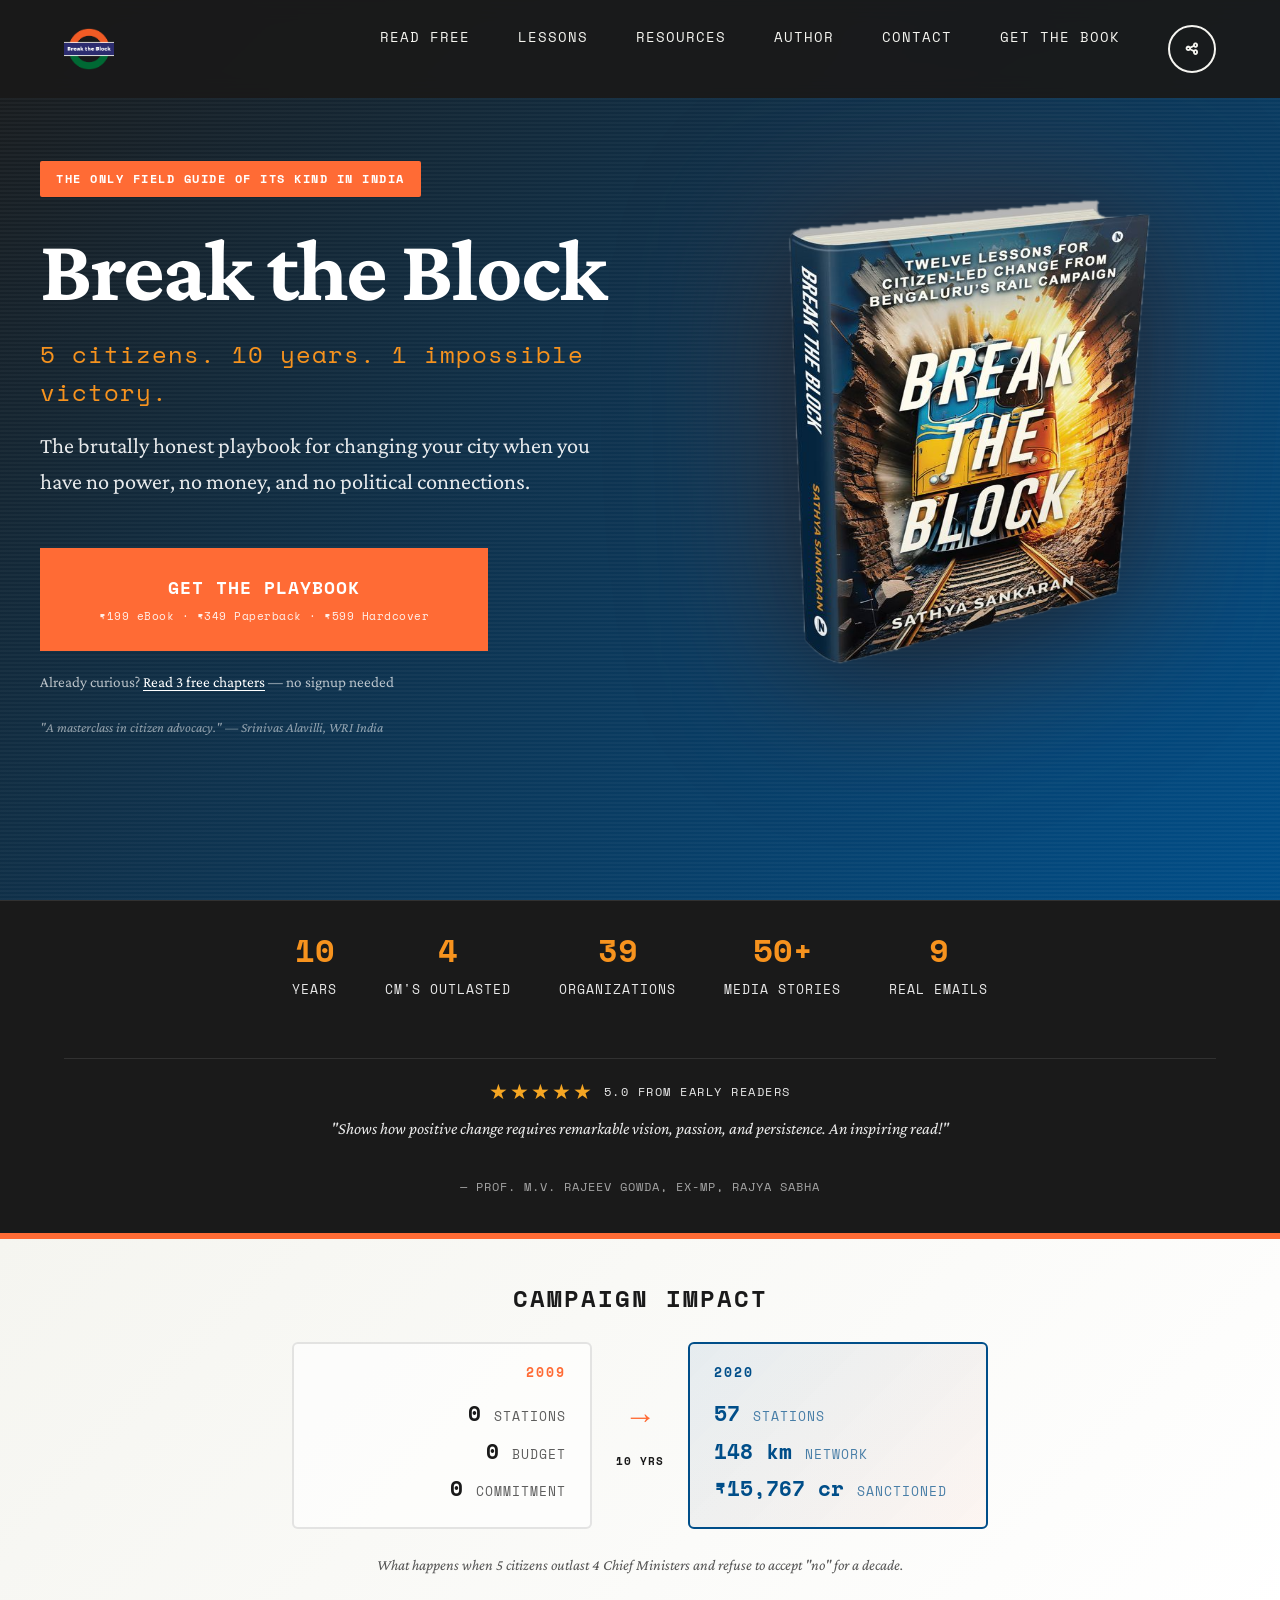
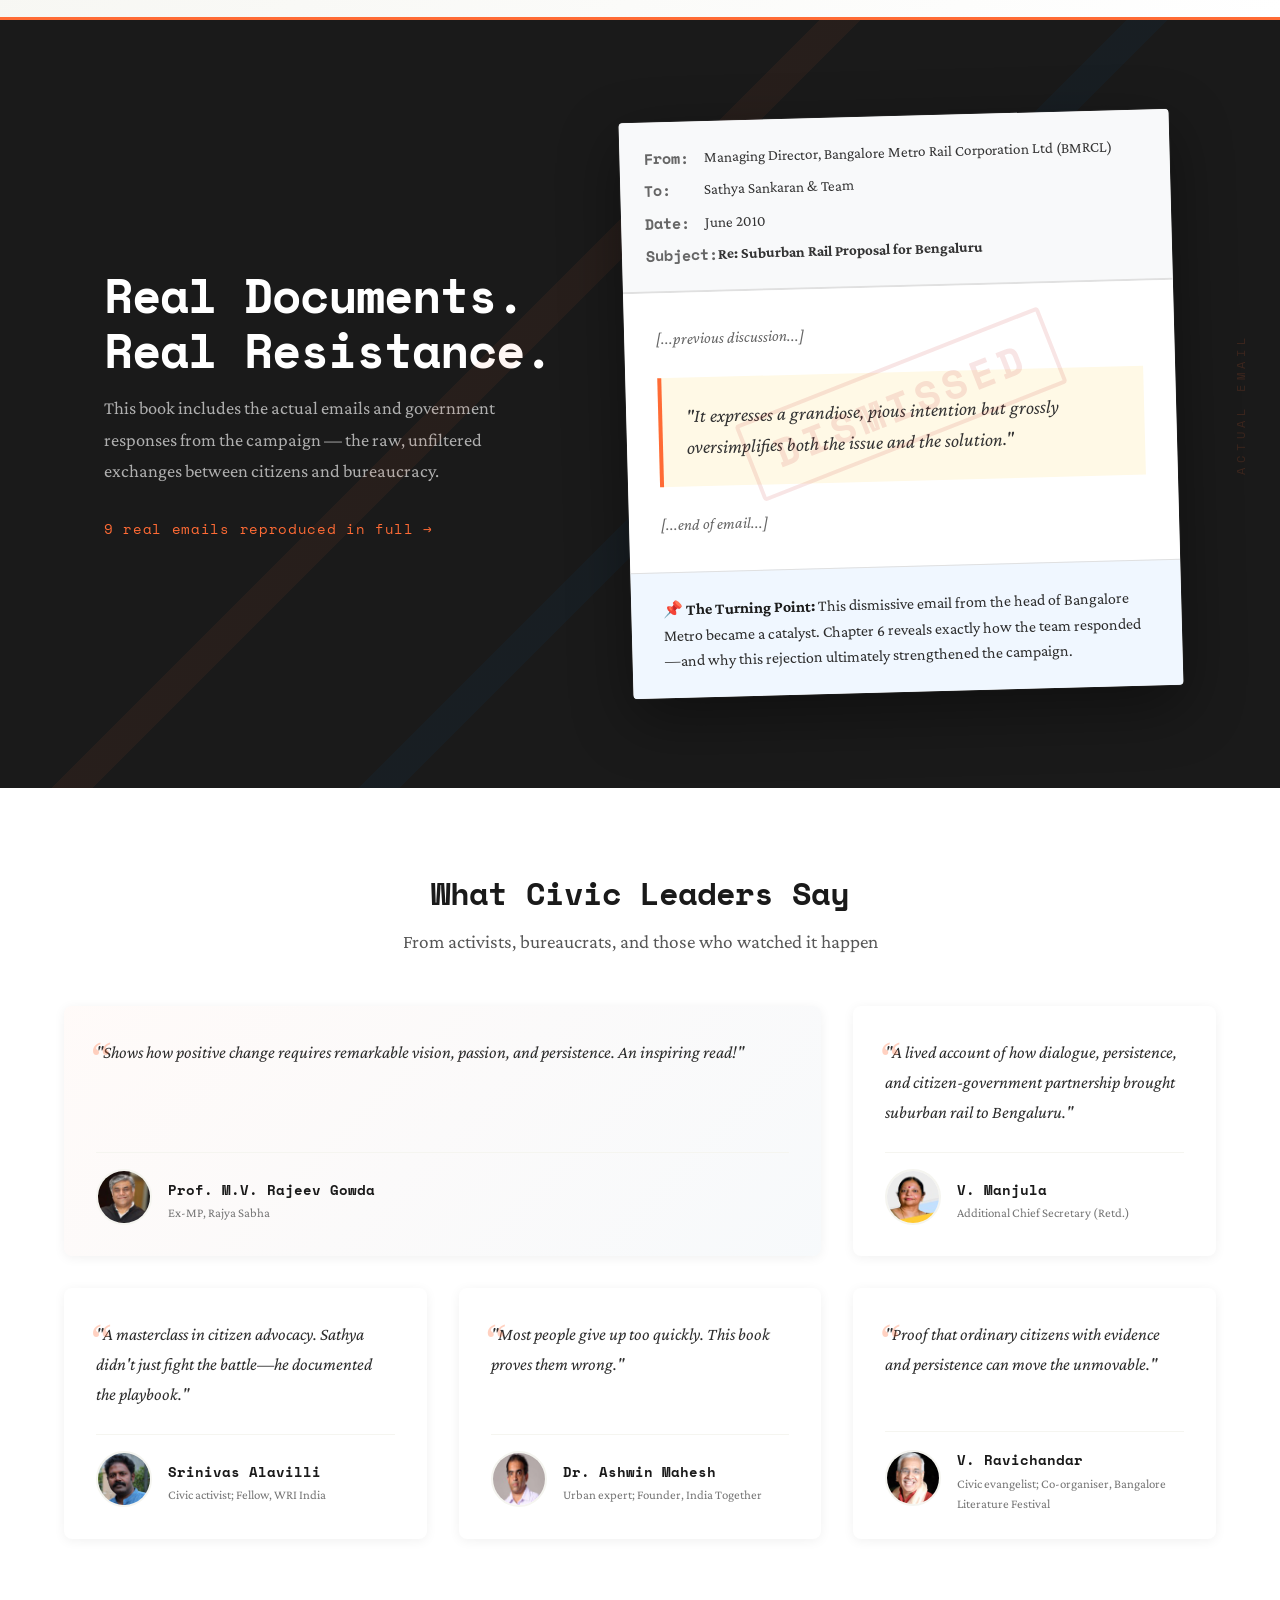
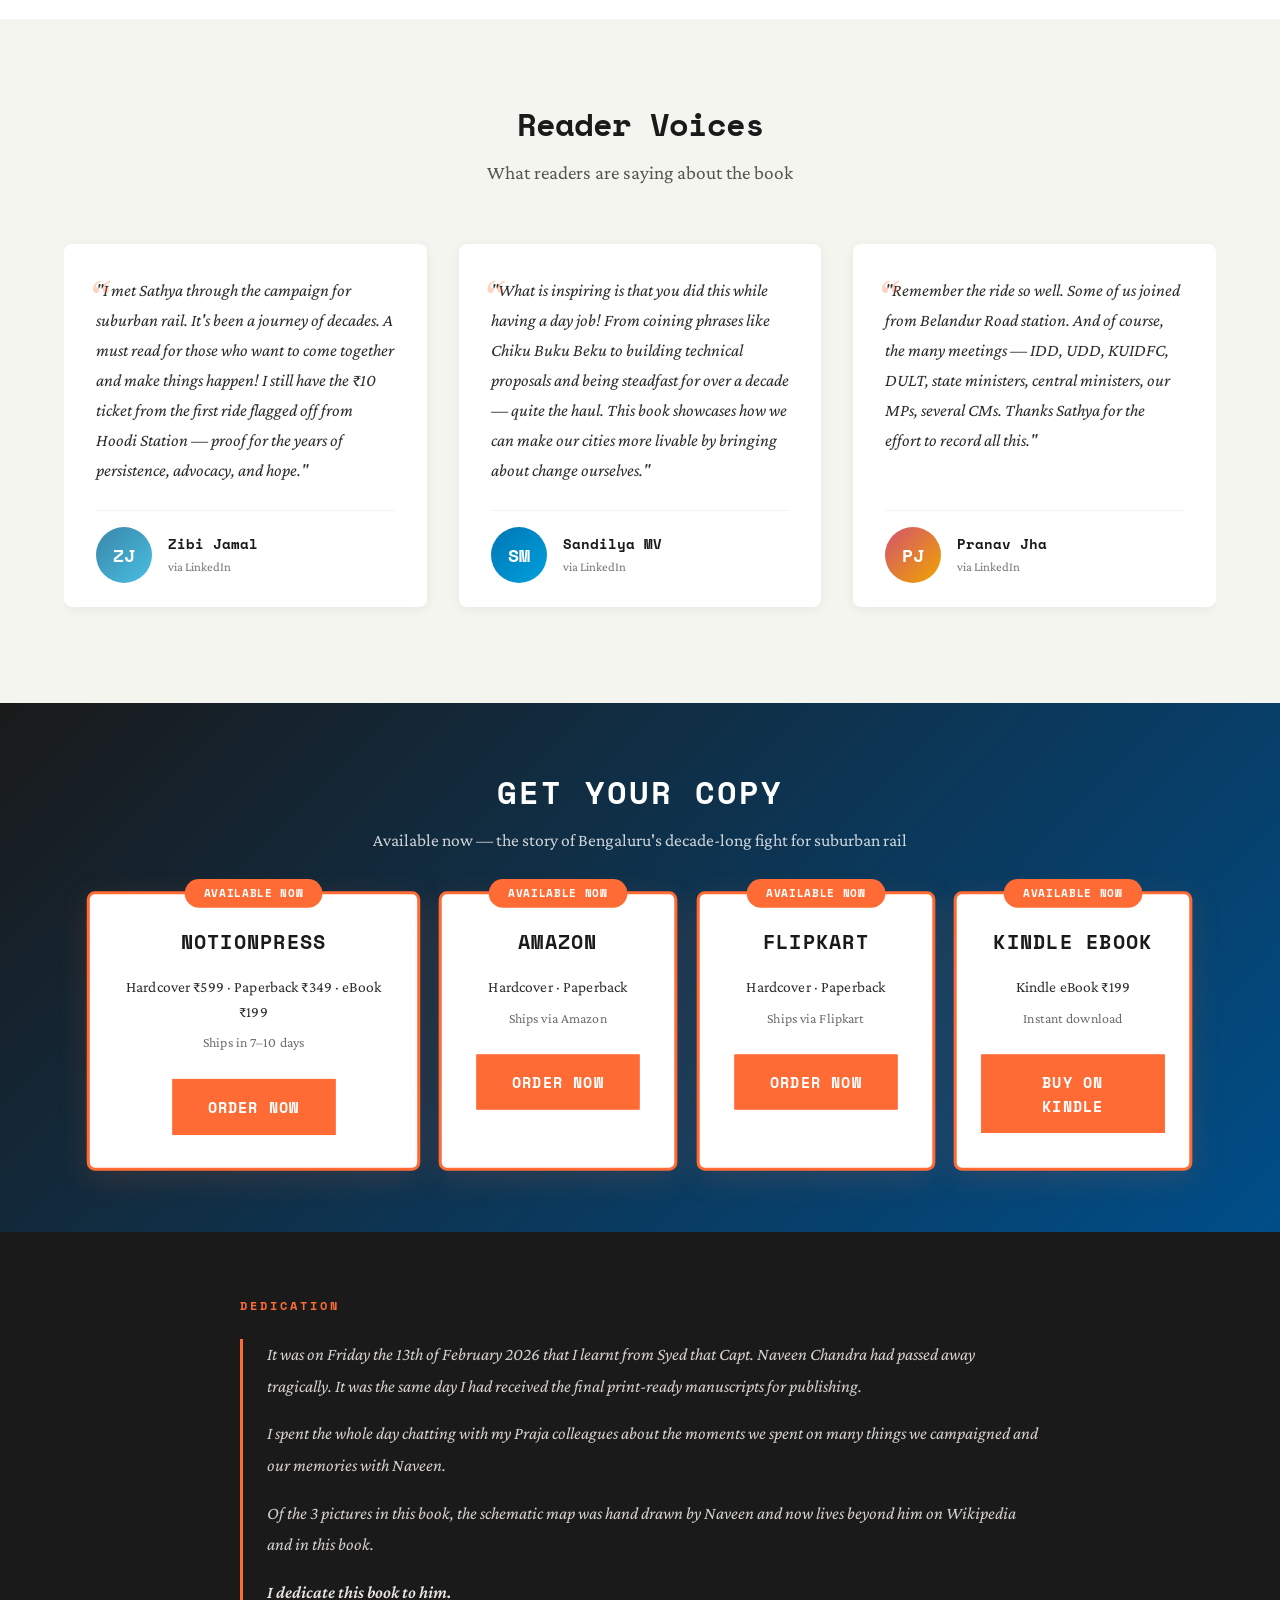
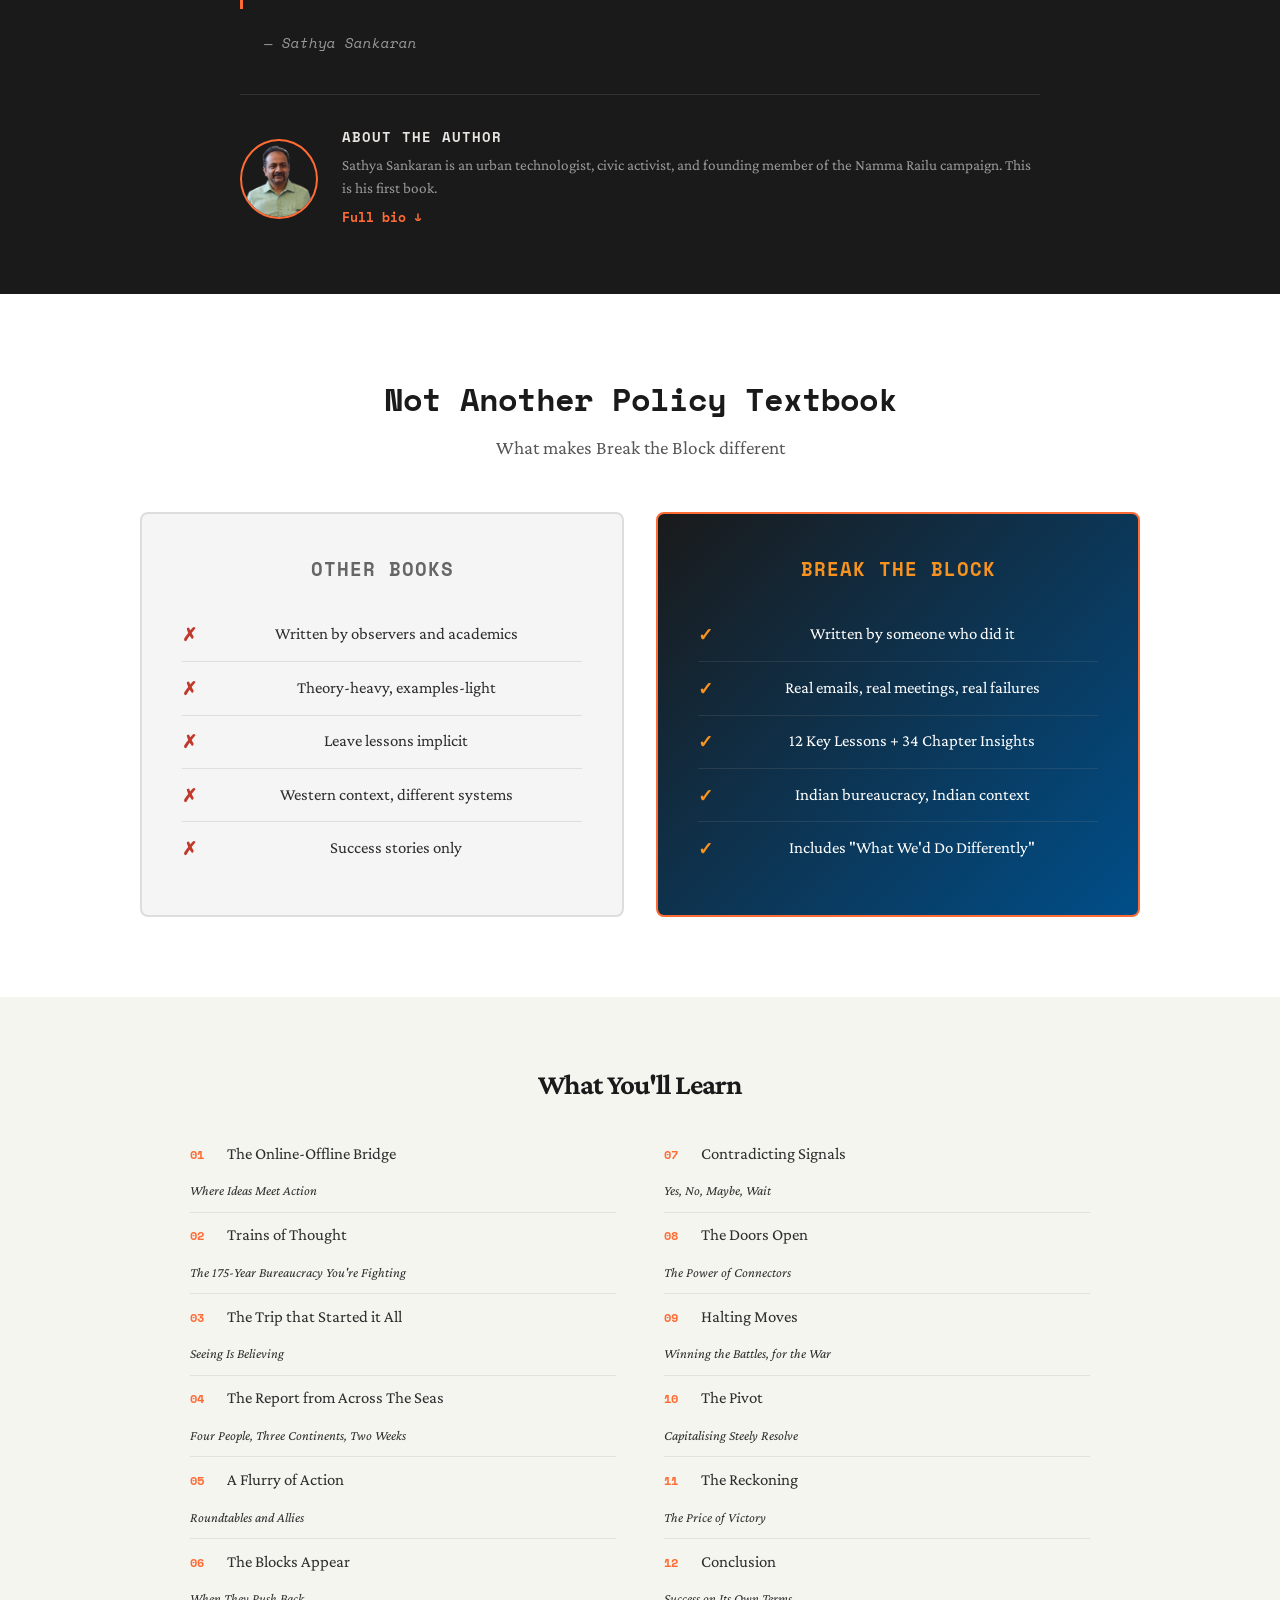
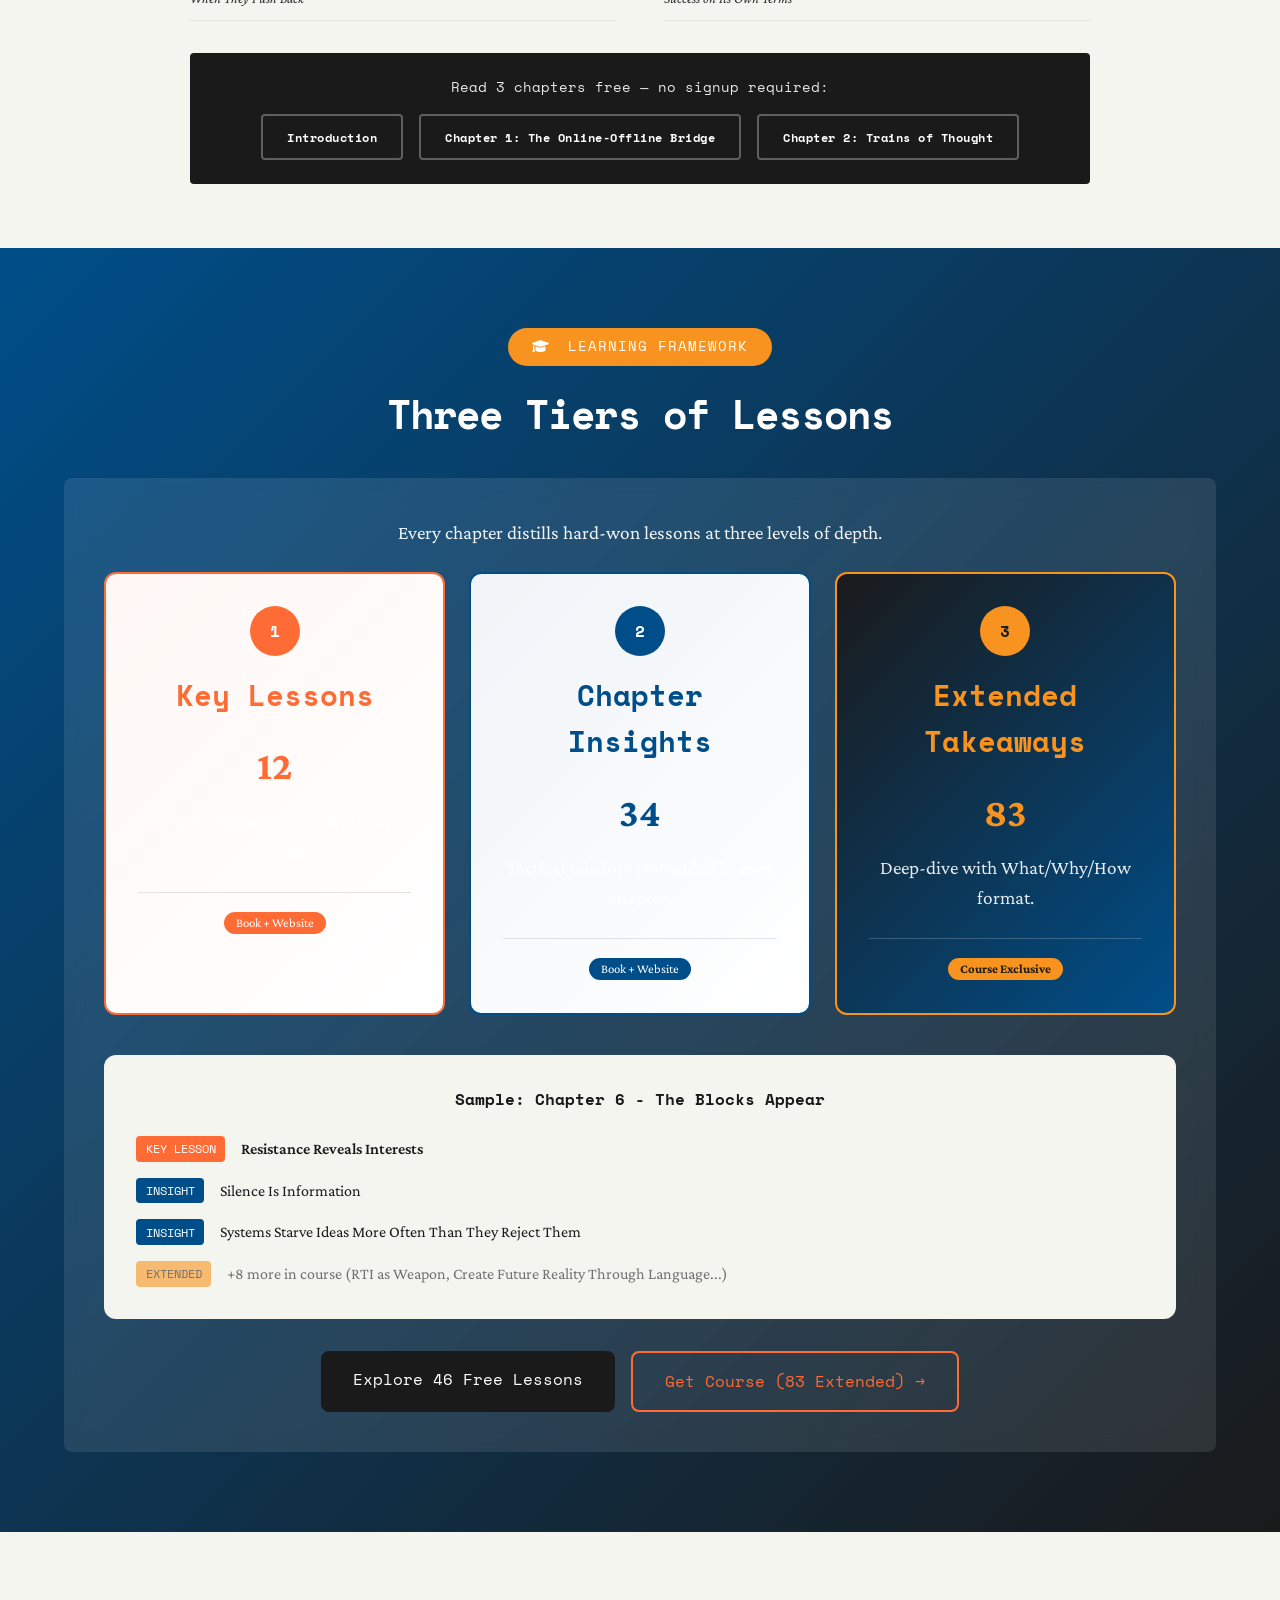
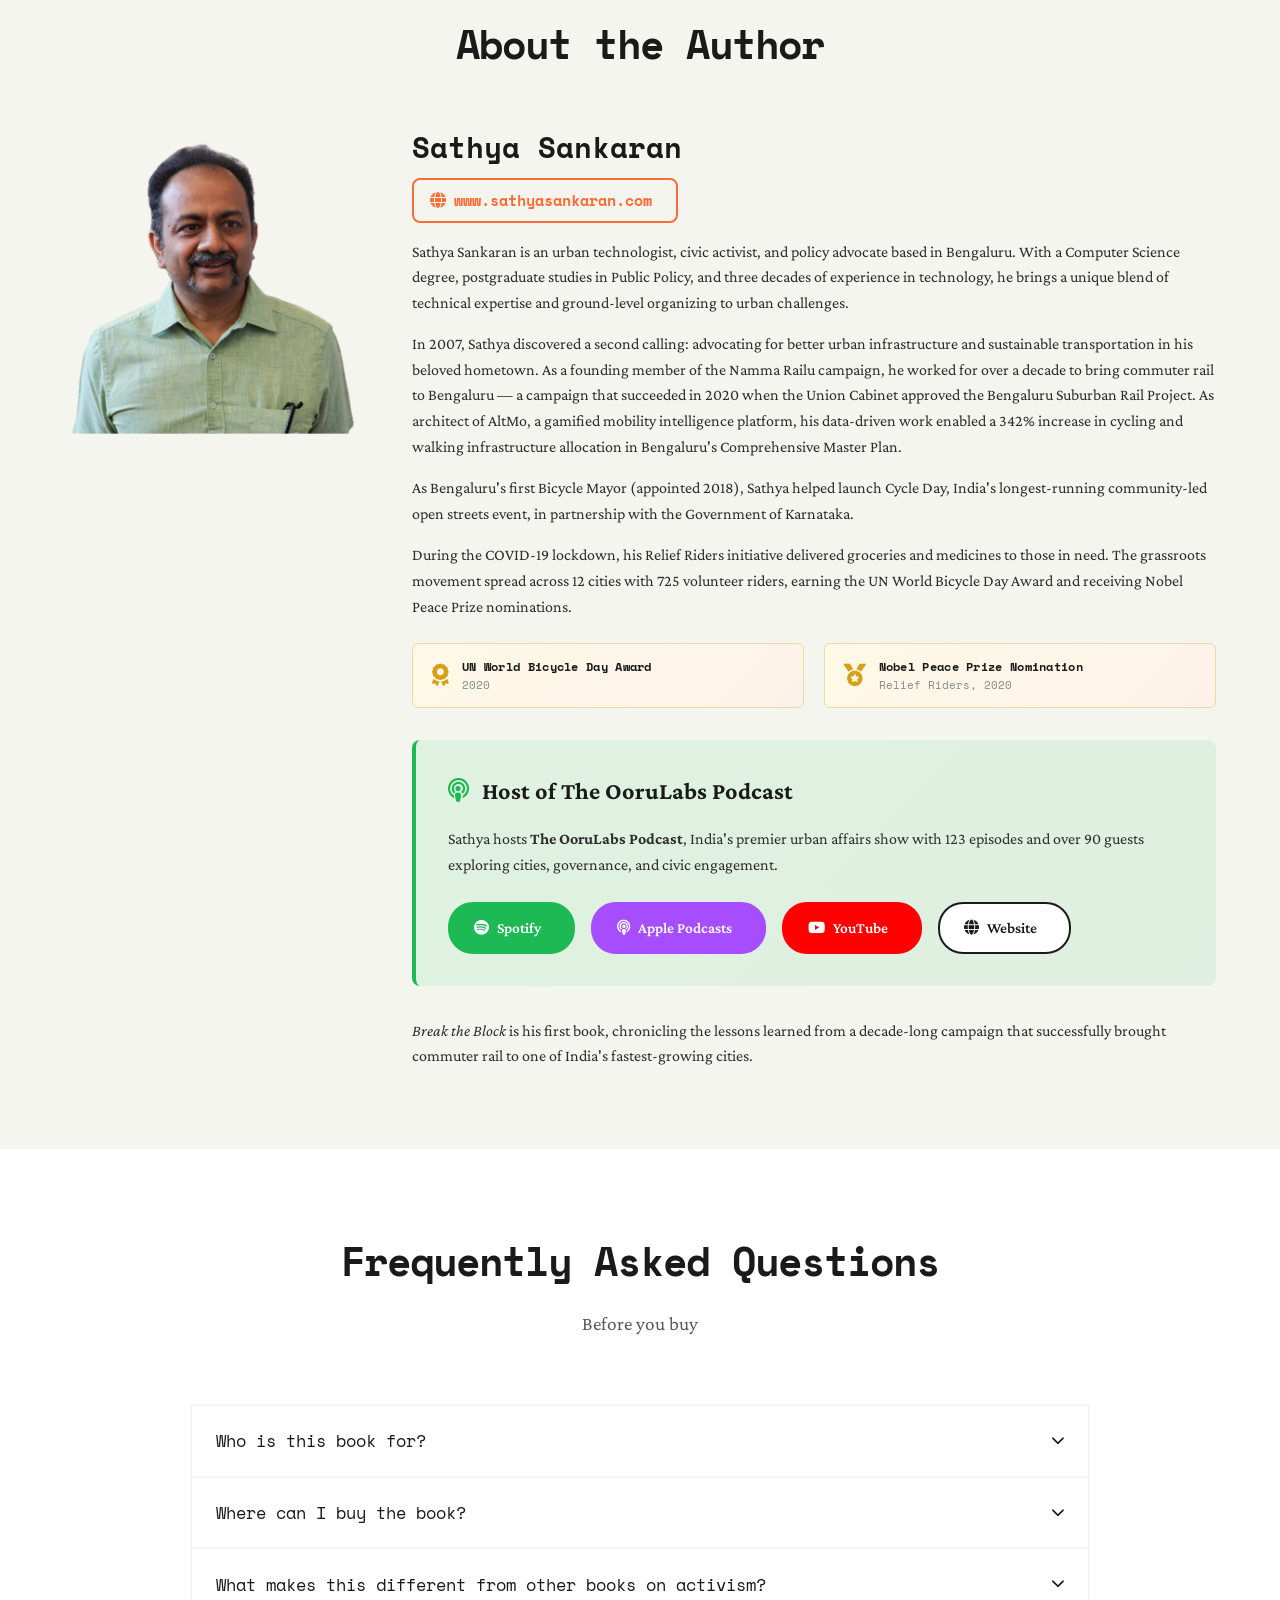
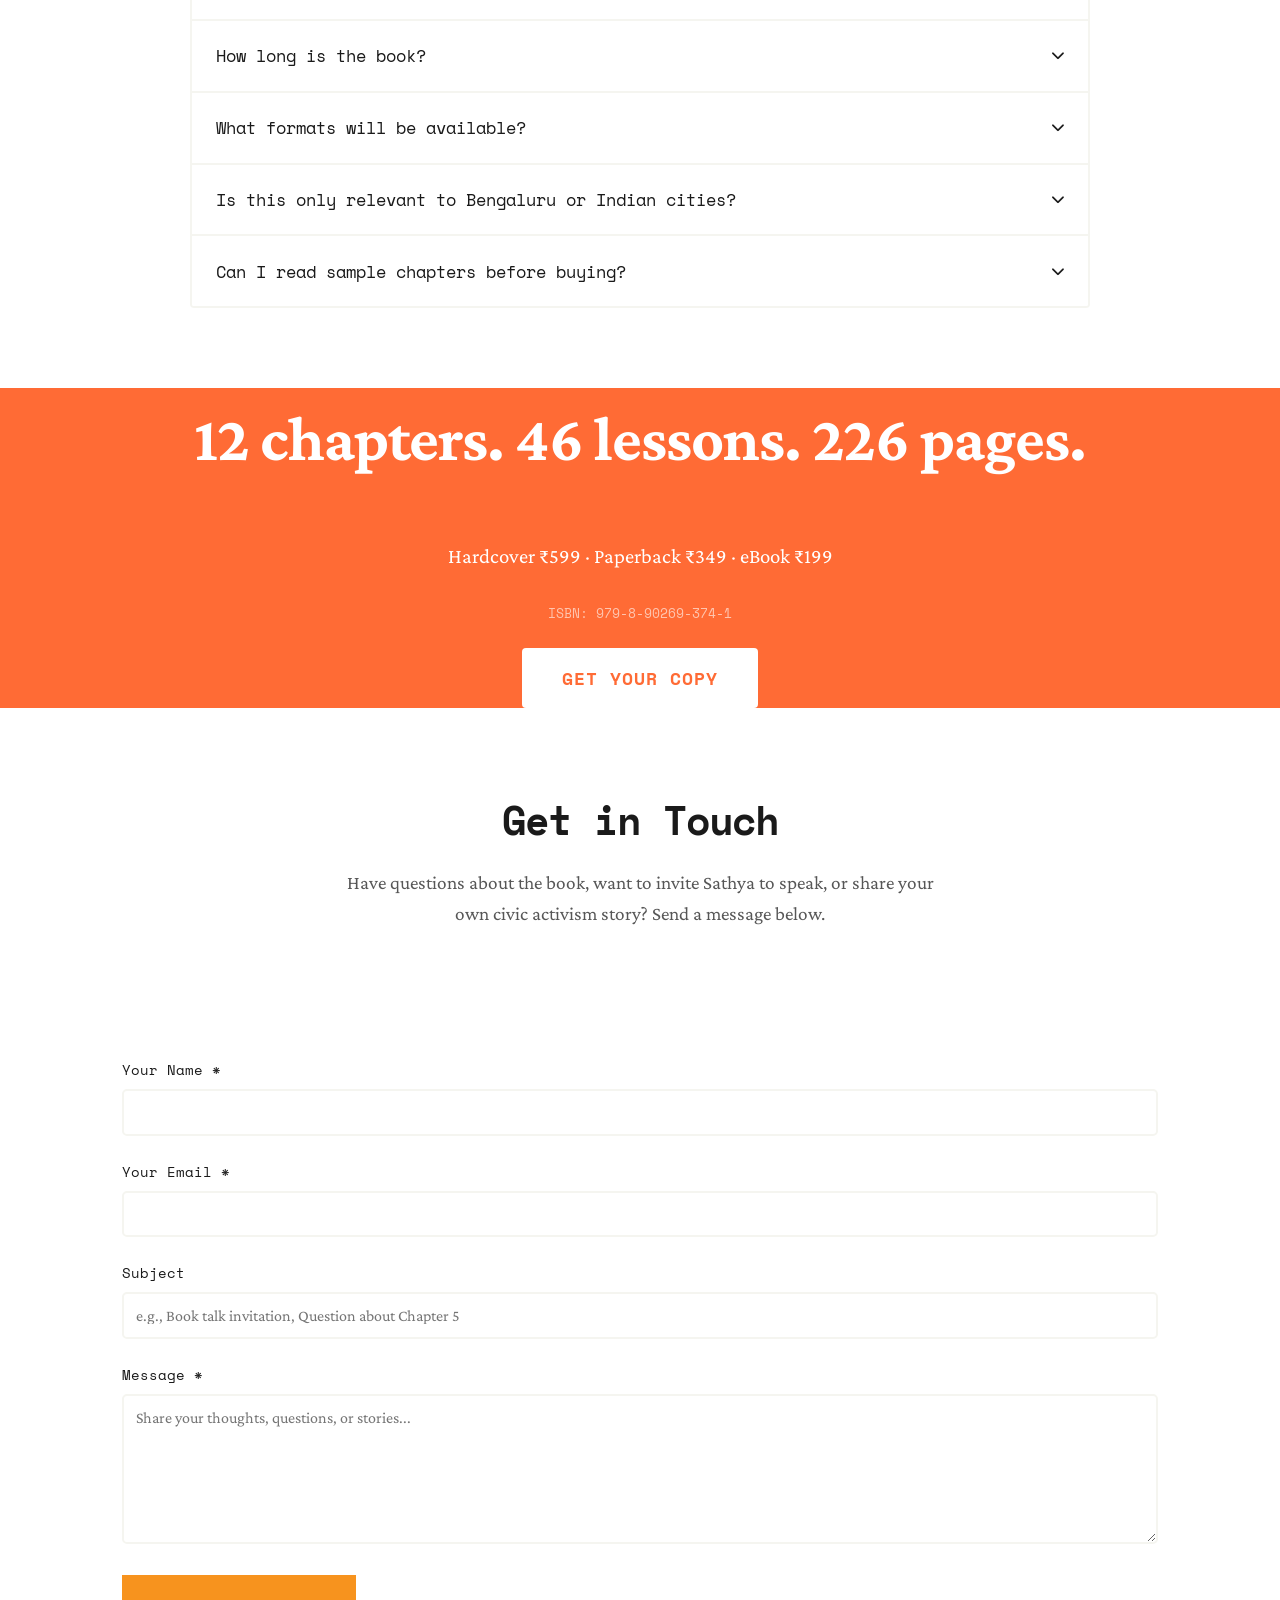
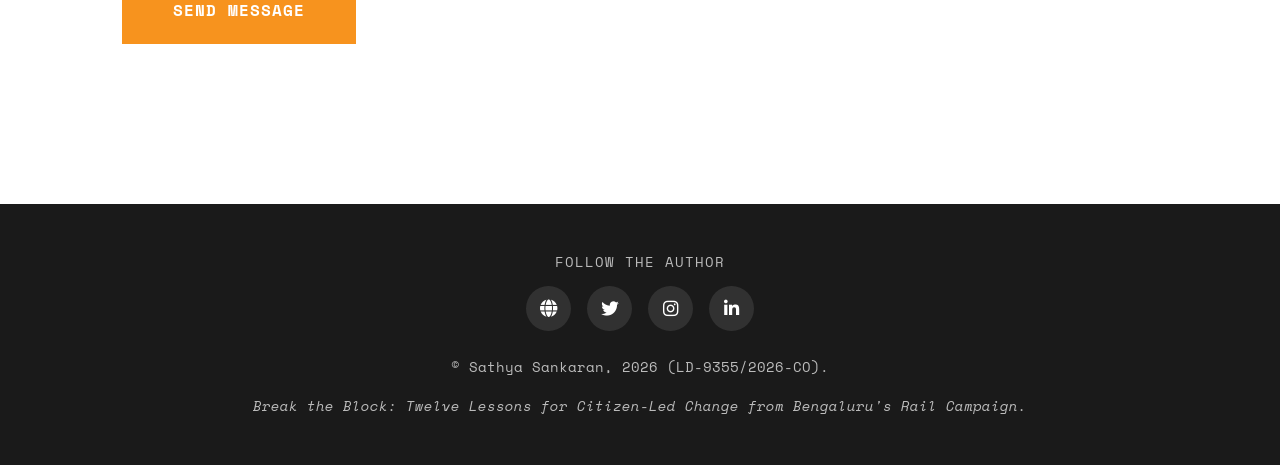
==== commit d053d1f9: "Replace inline style attributes with CSS classes - Remove 34 inline style="" attributes across 6 HTM" ====
--- a/index.html
+++ b/index.html
@@ -47,7 +47,7 @@
     <meta property="article:modified_time" content="2026-03-04">
 
     <!-- Additional SEO -->
-    <meta name="keywords" content="civic activism India, urban activism Bangalore, Bengaluru commuter rail, citizen campaign guide, navigating bureaucracy India, grassroots organizing, policy advocacy tactics, citizen participation urban planning, Break the Block book, Sathya Sankaran, Namma Railu, public policy, transportation advocacy">
+    <meta name="keywords" content="civic activism India, urban activism Bangalore, Bengaluru commuter rail, citizen campaign guide, navigating bureaucracy India, grassroots organizing, policy advocacy tactics, citizen participation urban planning, Break the Block book, Sathya Sankaran, Namma Railu, Namma Metro, public policy, transportation advocacy, Chuku Buku Beku, Chiku Buku Beku, Modalu Train Beku, Steel Flyover Beda, suburban rail Bangalore, K-RIDE, DULT, CiSTUP, BMRCL, Citizens for Bengaluru, Praja RAAG, Whitefield Rising, Bellandur Jothege, Carmelaram Unites, BCIC, Sanjeev Dyamannavar, Tara Krishnaswamy, Srinivas Alavilli, Rajkumar Dugar, bureaucratic erasure, Hoodi halt, Carmelaram station, commuter rail advocacy, Bangalore suburban railway, citizen activism handbook, public transportation advocacy India">
     <meta name="author" content="Sathya Sankaran">
     <meta name="language" content="English">
     
@@ -86,20 +86,30 @@
       "about": [
         {
           "@type": "Thing",
-          "name": "Civic Activism"
+          "name": "Civic Activism",
+          "sameAs": "https://en.wikipedia.org/wiki/Civic_engagement"
         },
         {
           "@type": "Place",
           "name": "Bengaluru",
-          "alternateName": "Bangalore"
+          "alternateName": "Bangalore",
+          "sameAs": "https://en.wikipedia.org/wiki/Bangalore"
         },
         {
           "@type": "Thing",
-          "name": "Urban Governance"
+          "name": "Urban Governance",
+          "sameAs": "https://en.wikipedia.org/wiki/Urban_governance"
+        },
+        {
+          "@type": "Organization",
+          "name": "K-RIDE",
+          "alternateName": "Rail Infrastructure Development Company (Karnataka)",
+          "sameAs": "https://en.wikipedia.org/wiki/Rail_Infrastructure_Development_Company_(Karnataka)"
         },
         {
           "@type": "Thing",
-          "name": "Commuter Rail"
+          "name": "Bengaluru Suburban Railway",
+          "sameAs": "https://en.wikipedia.org/wiki/Bengaluru_Suburban_Railway"
         }
       ],
       "numberOfPages": "226",
@@ -111,7 +121,7 @@
     }
     </script>
     
-    <title>Break the Block: 12 Lessons for Citizen-Led Change from Bengaluru's Rail Campaign | Civic Activism Guide</title>
+    <title>Break the Block: Citizen-Led Change from Bengaluru's Rail Campaign</title>
     
     <!-- Favicon -->
     <link rel="icon" type="image/svg+xml" href="favicon.svg">
@@ -199,7 +209,7 @@
             }
           ],
           "description": "How five citizens brought commuter rail to Bengaluru. A decade-long story of persistence, strategy, and changing systems with no power. This field guide documents a ten-year citizen campaign that successfully brought suburban rail to India's most traffic-congested city.",
-          "keywords": "civic activism, urban governance, Bengaluru, commuter rail, citizen campaign, Namma Railu, public policy, grassroots organizing, transportation advocacy",
+          "keywords": "civic activism, urban governance, Bengaluru, commuter rail, citizen campaign, Namma Railu, Namma Metro, public policy, grassroots organizing, transportation advocacy, Chuku Buku Beku, Chiku Buku Beku, suburban rail Bangalore, K-RIDE, DULT, Citizens for Bengaluru, Steel Flyover Beda, bureaucratic erasure, Sathya Sankaran, citizen activism India",
           "datePublished": "2026-02-20",
           "image": "https://www.breaktheblock.in/book-cover.png",
           "aggregateRating": {
@@ -526,7 +536,37 @@
         "Citizen Advocacy",
         "Policy Change",
         "Coalition Building"
-      ]
+      ],
+      "member": [
+        {
+          "@type": "Organization",
+          "name": "Citizens for Bengaluru",
+          "alternateName": "CfB",
+          "sameAs": "https://www.citizensforbengaluru.in/"
+        },
+        {
+          "@type": "Organization",
+          "name": "Praja RAAG",
+          "sameAs": "https://www.prajaraag.org/"
+        },
+        {
+          "@type": "Organization",
+          "name": "Whitefield Rising",
+          "sameAs": "https://www.whitefieldrising.org/"
+        },
+        {
+          "@type": "Organization",
+          "name": "Bangalore Chamber of Industry and Commerce",
+          "alternateName": "BCIC",
+          "sameAs": "https://www.bcic.in/"
+        }
+      ],
+      "interactionStatistic": {
+        "@type": "InteractionCounter",
+        "interactionType": "https://schema.org/FollowAction",
+        "userInteractionCount": 39,
+        "description": "39 coalition member organizations"
+      }
     }
     </script>
 
@@ -872,7 +912,7 @@
     <nav role="navigation" aria-label="Main navigation">
         <div class="nav-logo">
             <a href="#" aria-label="Break the Block Home">
-                <img loading="lazy" src="break-the-block-logo.svg" alt="Break the Block" width="50" height="50" style="height: 50px; width: auto;">
+                <img loading="lazy" src="break-the-block-logo.svg" alt="Break the Block" width="50" height="50">
             </a>
         </div>
         
@@ -1421,9 +1461,9 @@
                 <h3>Sathya Sankaran</h3>
                 <p class="author-website"><a href="https://www.sathyasankaran.com" target="_blank" rel="noopener" class="website-link"><i class="fas fa-globe"></i> www.sathyasankaran.com</a></p>
                 <p>Sathya Sankaran is an urban technologist, civic activist, and policy advocate based in Bengaluru. With a Computer Science degree, postgraduate studies in Public Policy, and three decades of experience in technology, he brings a unique blend of technical expertise and ground-level organizing to urban challenges.</p>
-                <p style="margin-top: 1rem;">In 2007, Sathya discovered a second calling: advocating for better urban infrastructure and sustainable transportation in his beloved hometown. As a founding member of the Namma Railu campaign, he worked for over a decade to bring commuter rail to Bengaluru — a campaign that succeeded in 2020 when the Union Cabinet approved the Bengaluru Suburban Rail Project. As architect of AltMo, a gamified mobility intelligence platform, his data-driven work enabled a 342% increase in cycling and walking infrastructure allocation in Bengaluru's Comprehensive Master Plan.</p>
-                <p style="margin-top: 1rem;">As Bengaluru's first Bicycle Mayor (appointed 2018), Sathya helped launch Cycle Day, India's longest-running community-led open streets event, in partnership with the Government of Karnataka.</p>
-                <p style="margin-top: 1rem;">During the COVID-19 lockdown, his Relief Riders initiative delivered groceries and medicines to those in need. The grassroots movement spread across 12 cities with 725 volunteer riders, earning the UN World Bicycle Day Award and receiving Nobel Peace Prize nominations.</p>
+                <p>In 2007, Sathya discovered a second calling: advocating for better urban infrastructure and sustainable transportation in his beloved hometown. As a founding member of the Namma Railu campaign, he worked for over a decade to bring commuter rail to Bengaluru — a campaign that succeeded in 2020 when the Union Cabinet approved the Bengaluru Suburban Rail Project. As architect of AltMo, a gamified mobility intelligence platform, his data-driven work enabled a 342% increase in cycling and walking infrastructure allocation in Bengaluru's Comprehensive Master Plan.</p>
+                <p>As Bengaluru's first Bicycle Mayor (appointed 2018), Sathya helped launch Cycle Day, India's longest-running community-led open streets event, in partnership with the Government of Karnataka.</p>
+                <p>During the COVID-19 lockdown, his Relief Riders initiative delivered groceries and medicines to those in need. The grassroots movement spread across 12 cities with 725 volunteer riders, earning the UN World Bicycle Day Award and receiving Nobel Peace Prize nominations.</p>
 
                 <div class="author-awards">
                     <div class="author-award">
@@ -1461,7 +1501,7 @@
                     </div>
                 </div>
                 
-                <p style="margin-top: 1rem;"><em>Break the Block</em> is his first book, chronicling the lessons learned from a decade-long campaign that successfully brought commuter rail to one of India's fastest-growing cities.</p>
+                <p><em>Break the Block</em> is his first book, chronicling the lessons learned from a decade-long campaign that successfully brought commuter rail to one of India's fastest-growing cities.</p>
             </div>
         </div>
     </section>
@@ -1550,7 +1590,7 @@
     <section class="get-book">
         <h2>12 chapters. 46 lessons. 226 pages.</h2>
         <p class="get-book-price">Hardcover ₹599 · Paperback ₹349 · eBook ₹199</p>
-        <p style="font-family: 'Space Mono', monospace; font-size: 0.8rem; opacity: 0.6; margin-bottom: 1.5rem;">ISBN: 979-8-90269-374-1</p>
+        <p class="get-book-isbn">ISBN: 979-8-90269-374-1</p>
         <a href="#get-book" class="store-cta get-book-final-cta">Get Your Copy</a>
     </section>
 
--- a/styles.css
+++ b/styles.css
@@ -33,6 +33,9 @@
             --light: #f5f5f0;
             --text: #2d2d2d;
             --rail-blue: #004e89;
+            --border-blue: var(--border-blue);
+            --border-accent: var(--border-accent);
+            --text-muted: #555;
         }
 
         body {
@@ -808,11 +811,10 @@
         .testimonial-card {
             position: relative;
             background: white;
-            border-radius: 4px;
+            border-radius: 8px;
             padding: 2rem 2rem 1.5rem;
             box-shadow: 0 2px 12px rgba(0,0,0,0.06);
-            border: 2px solid var(--light);
-            border-left: 4px solid var(--rail-blue);
+            border: 2px solid var(--border-blue);
             transition: all 0.4s cubic-bezier(0.4, 0, 0.2, 1);
             display: flex;
             flex-direction: column;
@@ -820,14 +822,14 @@
 
         .testimonial-card.featured {
             grid-column: span 2;
-            border-left-color: var(--accent);
+            border-color: rgba(255, 107, 53, 0.3);
             background: linear-gradient(135deg, rgba(255, 107, 53, 0.03), rgba(0, 78, 137, 0.03));
         }
 
         .testimonial-card:hover {
             transform: translateY(-4px);
             box-shadow: 0 12px 32px rgba(0,0,0,0.12);
-            border-left-color: var(--accent);
+            border-color: var(--accent);
         }
 
         .testimonial-content {
@@ -1733,13 +1735,15 @@
         .chapter-preview-card {
             background: var(--light);
             padding: 2.5rem;
-            border-left: 6px solid var(--accent);
+            border: 2px solid var(--border-accent);
+            border-radius: 8px;
             transition: all 0.3s;
             cursor: pointer;
         }
 
         .chapter-preview-card:hover {
-            transform: translateX(10px);
+            border-color: var(--accent);
+            transform: translateY(-3px);
             box-shadow: 0 10px 30px rgba(0, 0, 0, 0.1);
         }
 
@@ -2279,7 +2283,8 @@
             background: var(--light);
             padding: 2rem;
             text-align: center;
-            border-left: 4px solid var(--accent);
+            border: 2px solid var(--border-accent);
+            border-radius: 8px;
         }
 
         .stat-number {
@@ -2333,13 +2338,15 @@
         .chapter-card {
             background: white;
             padding: 2rem;
-            border-left: 4px solid var(--rail-blue);
+            border: 2px solid var(--border-blue);
+            border-radius: 8px;
             transition: all 0.4s cubic-bezier(0.4, 0, 0.2, 1);
         }
 
         .chapter-card:hover {
-            transform: translateX(10px);
+            transform: translateY(-3px);
             border-color: var(--accent);
+            box-shadow: 0 6px 20px rgba(0, 0, 0, 0.08);
         }
 
         .chapter-number {
@@ -2576,11 +2583,18 @@
 
         .event-card {
             background: white;
-            border-left: 5px solid var(--accent);
+            border: 2px solid var(--border-accent);
+            border-radius: 8px;
             padding: 2.5rem;
             transition: all 0.4s cubic-bezier(0.4, 0, 0.2, 1);
             position: relative;
             overflow: hidden;
+        }
+
+        .event-card:hover {
+            border-color: var(--accent);
+            transform: translateY(-4px);
+            box-shadow: 0 10px 30px rgba(0, 0, 0, 0.15);
         }
 
         .event-card::before {
@@ -2595,11 +2609,6 @@
             transition: opacity 0.3s;
         }
 
-        .event-card:hover {
-            transform: translateY(-5px);
-            box-shadow: 0 10px 30px rgba(0, 0, 0, 0.15);
-        }
-
         .event-card:hover::before {
             opacity: 1;
         }
@@ -2815,7 +2824,8 @@
             padding: 2rem;
             text-align: center;
             margin-bottom: 3rem;
-            border-left: 4px solid var(--accent);
+            border: 2px solid var(--border-accent);
+            border-radius: 8px;
         }
 
         .preview-cta p {
@@ -3253,9 +3263,15 @@
 
         .retailer-card {
             background: white;
-            border-radius: 4px;
+            border-radius: 8px;
             padding: 2rem 1.5rem;
             text-align: center;
+            border: 2px solid var(--border-blue);
+            transition: all 0.4s cubic-bezier(0.4, 0, 0.2, 1);
+        }
+
+        .retailer-card:hover {
+            border-color: var(--accent);
         }
 
         .retailer-card.coming-soon {
@@ -3429,7 +3445,6 @@
     overflow-x: auto;
     scroll-snap-type: x mandatory;
     scroll-behavior: smooth;
-    -webkit-overflow-scrolling: touch;
     scrollbar-width: none;
     padding: 0.5rem 0 1rem;
 }
@@ -3442,11 +3457,10 @@
     flex: 0 0 100%;
     scroll-snap-align: start;
     background: white;
-    border-radius: 4px;
+    border-radius: 8px;
     padding: 2rem 2rem 1.5rem;
     box-shadow: 0 2px 12px rgba(0, 0, 0, 0.06);
-    border: 2px solid var(--light);
-    border-left: 4px solid var(--rail-blue);
+    border: 2px solid var(--border-blue);
     transition: all 0.4s cubic-bezier(0.4, 0, 0.2, 1);
     display: flex;
     flex-direction: column;
@@ -3455,7 +3469,7 @@
 .voice-card:hover {
     transform: translateY(-4px);
     box-shadow: 0 12px 32px rgba(0, 0, 0, 0.12);
-    border-left-color: var(--accent);
+    border-color: var(--accent);
 }
 
 /* Arrows */
@@ -4076,6 +4090,19 @@
     width: 1.5rem;
 }
 
+/* Author Bio - paragraph spacing */
+.author-bio p + p {
+    margin-top: 1rem;
+}
+
+/* Get Book - ISBN line */
+.get-book-isbn {
+    font-family: 'Space Mono', monospace;
+    font-size: 0.8rem;
+    opacity: 0.6;
+    margin-bottom: 1.5rem;
+}
+
 /* Responsive for tier grid */
 @media (max-width: 768px) {
     .tier-grid {
@@ -4526,8 +4553,7 @@
     .chapter-card:hover,
     .event-card:hover,
     .purchase-card.active:hover,
-    .retailer-card:hover,
-    .lesson-card:hover {
+    .retailer-card:hover {
         transform: translateY(-4px);
     }
 
@@ -4544,8 +4570,7 @@
     .chapter-card:hover,
     .event-card:hover,
     .purchase-card.active:hover,
-    .retailer-card:hover,
-    .lesson-card:hover {
+    .retailer-card:hover {
         transform: none;
     }
 
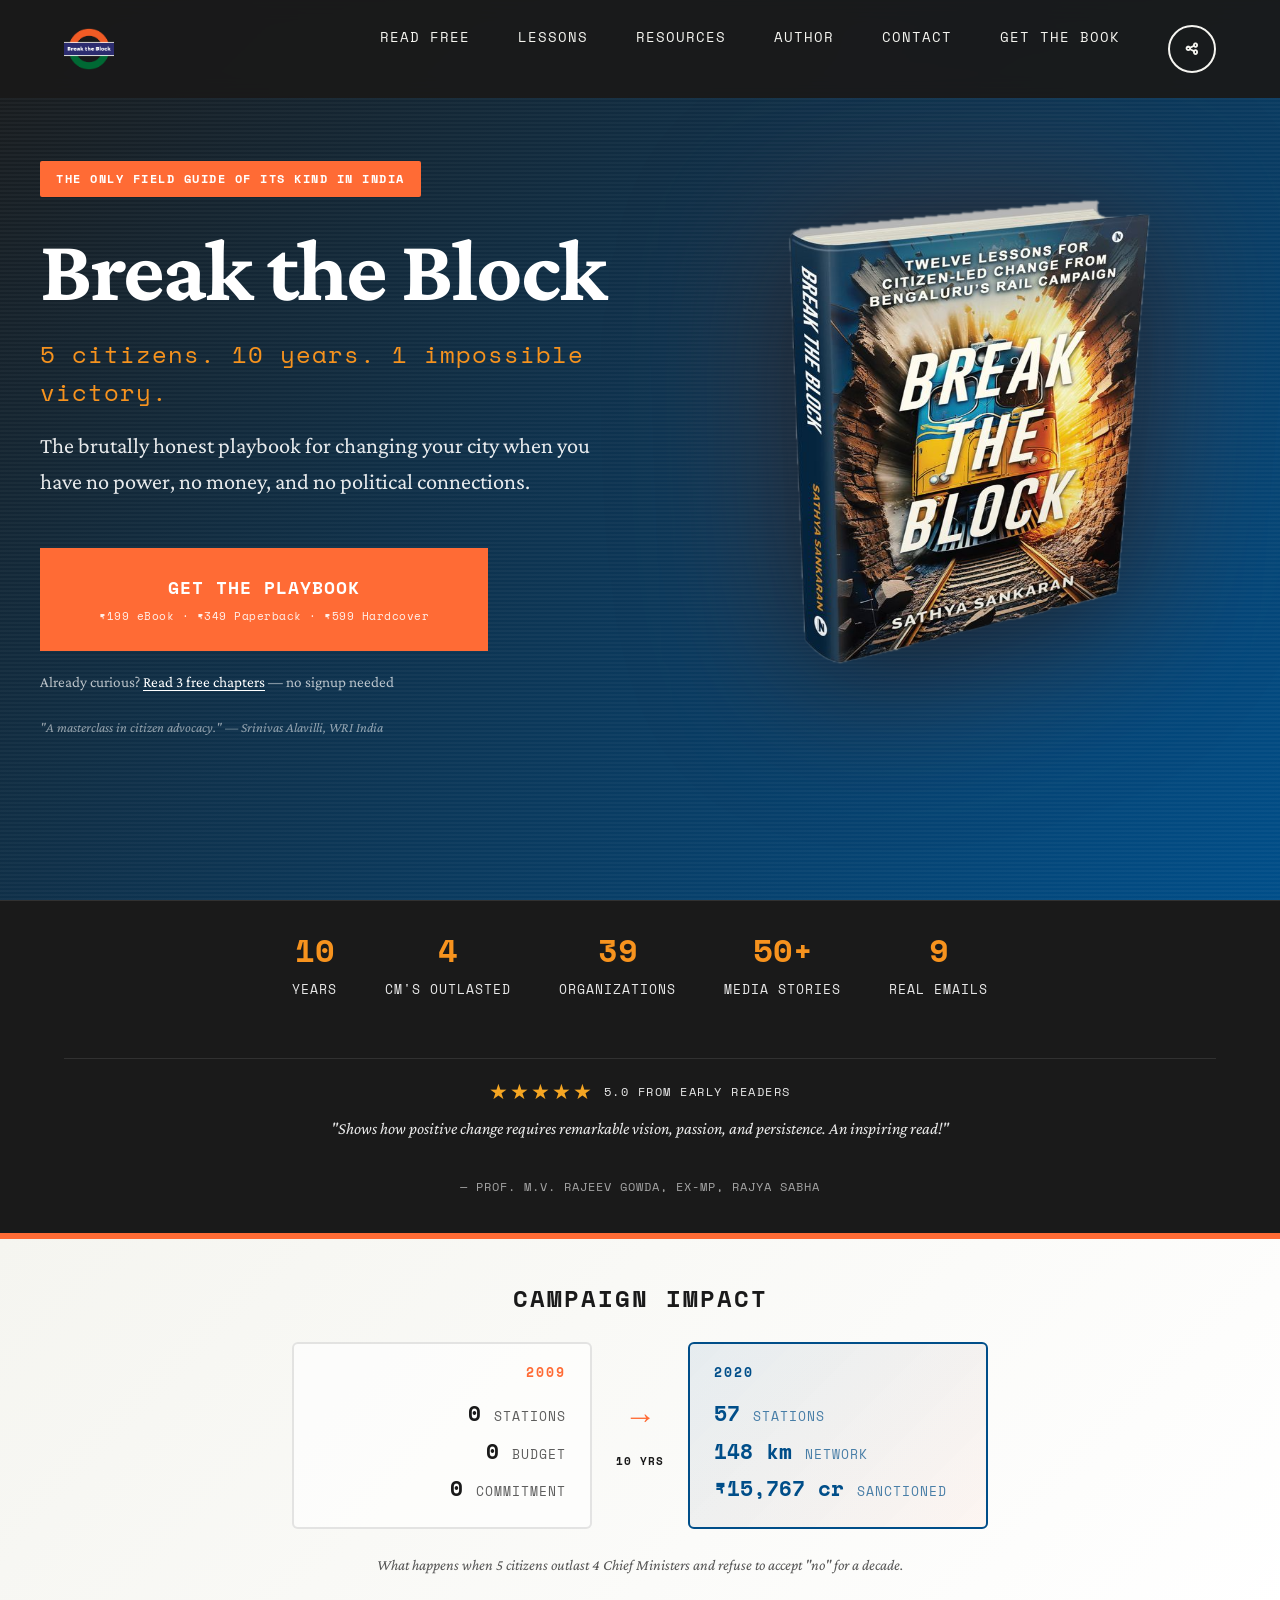
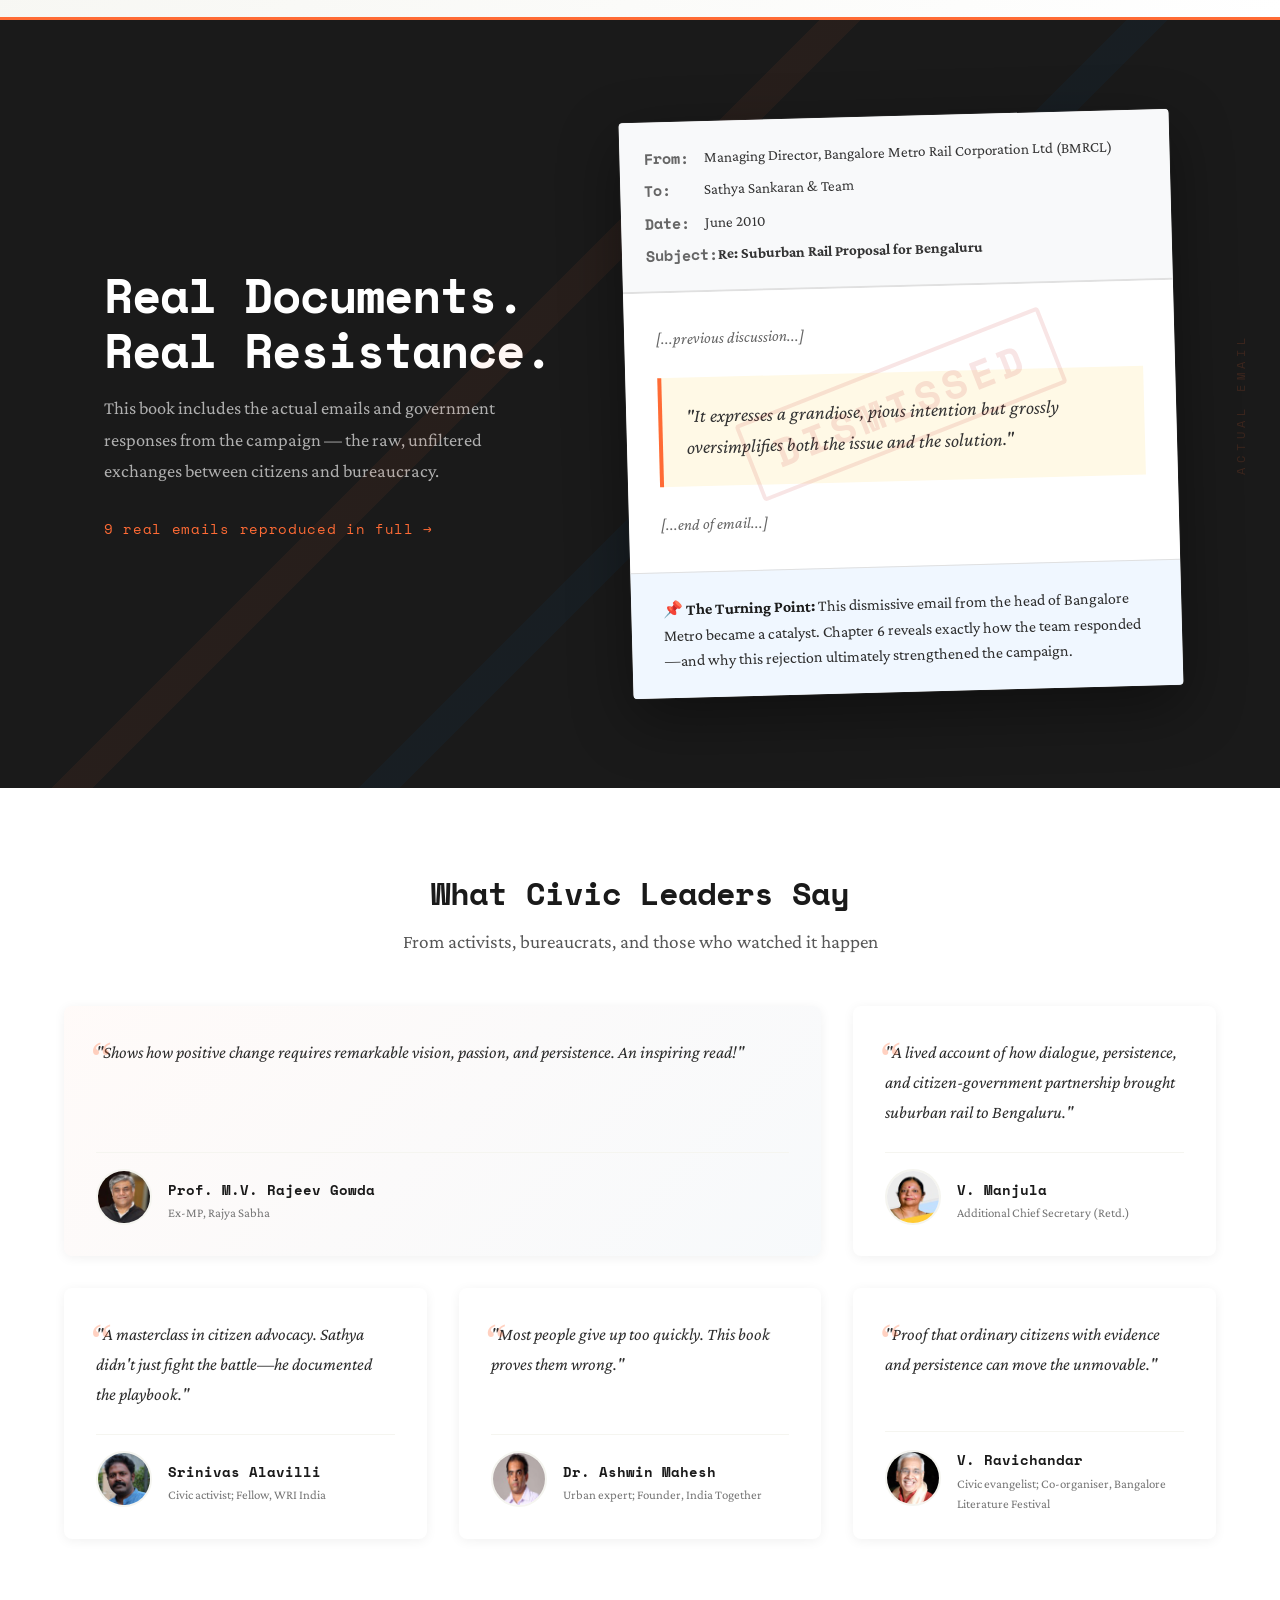
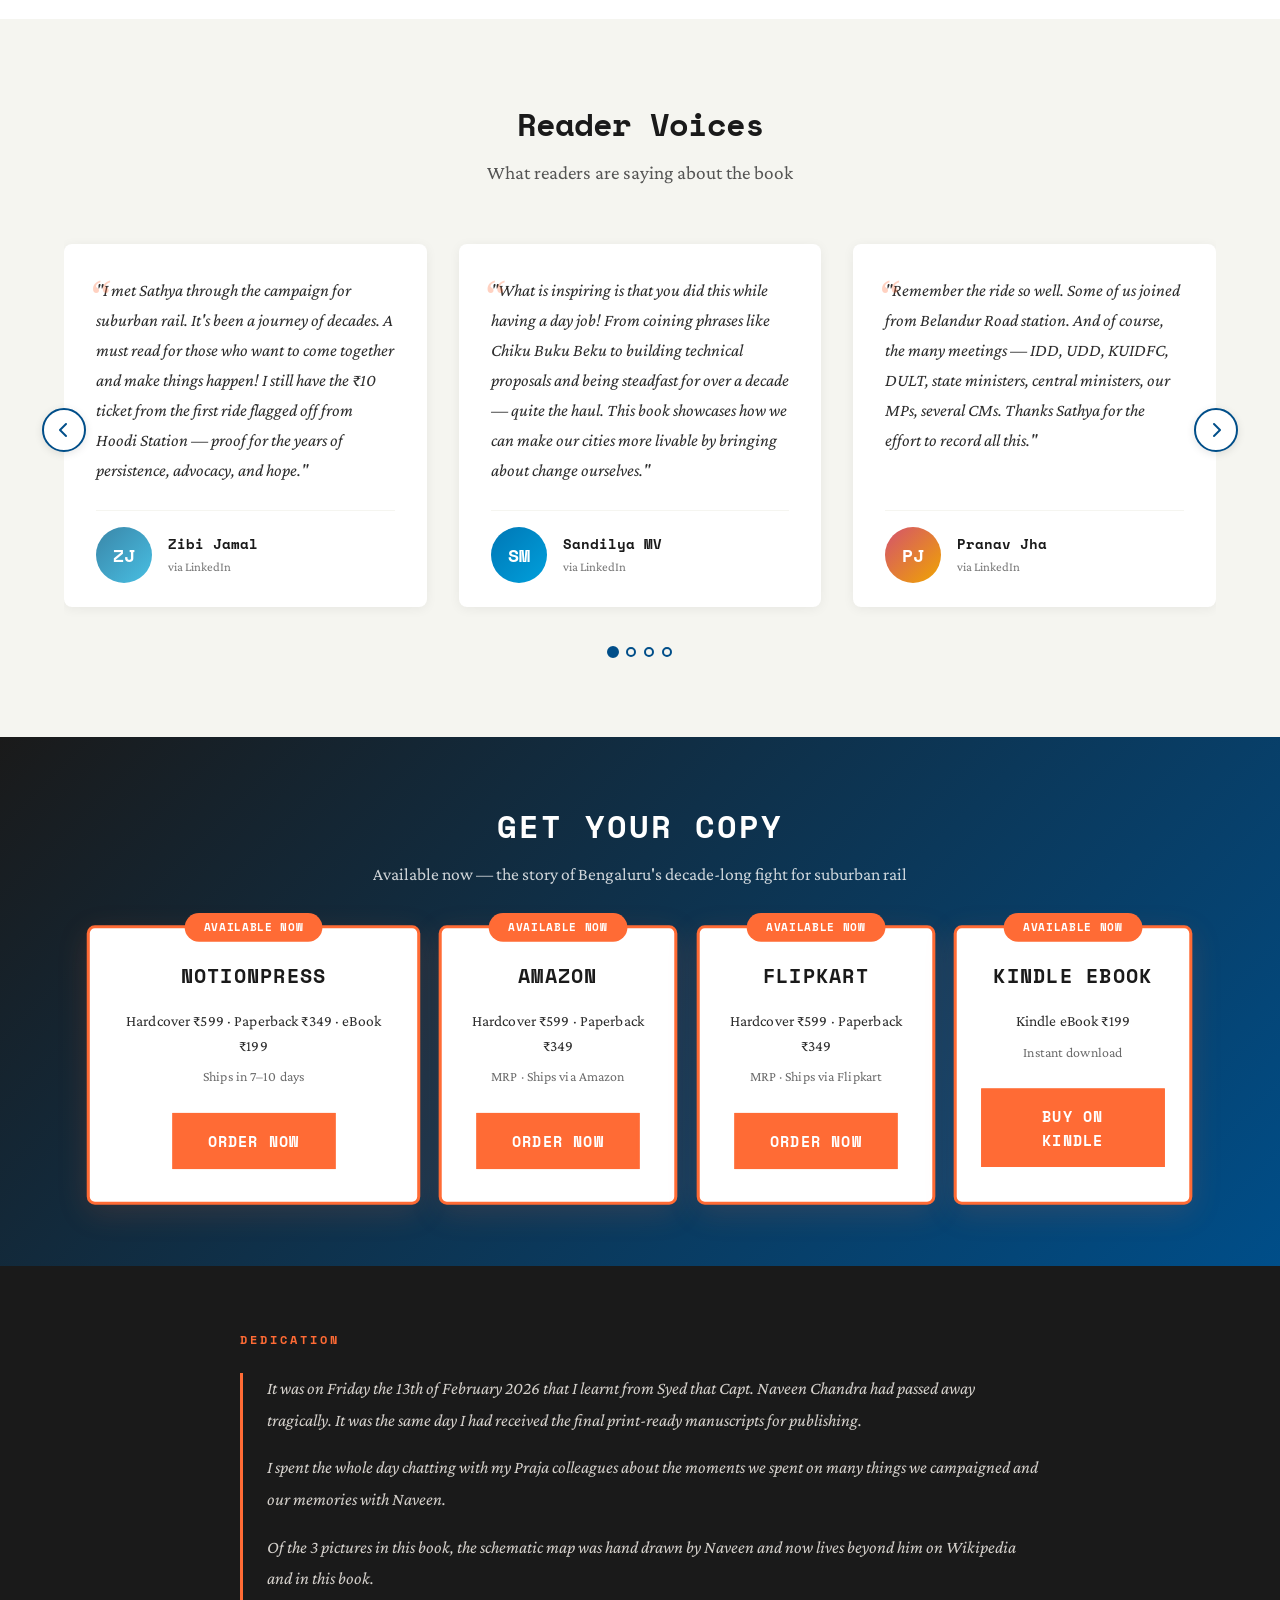
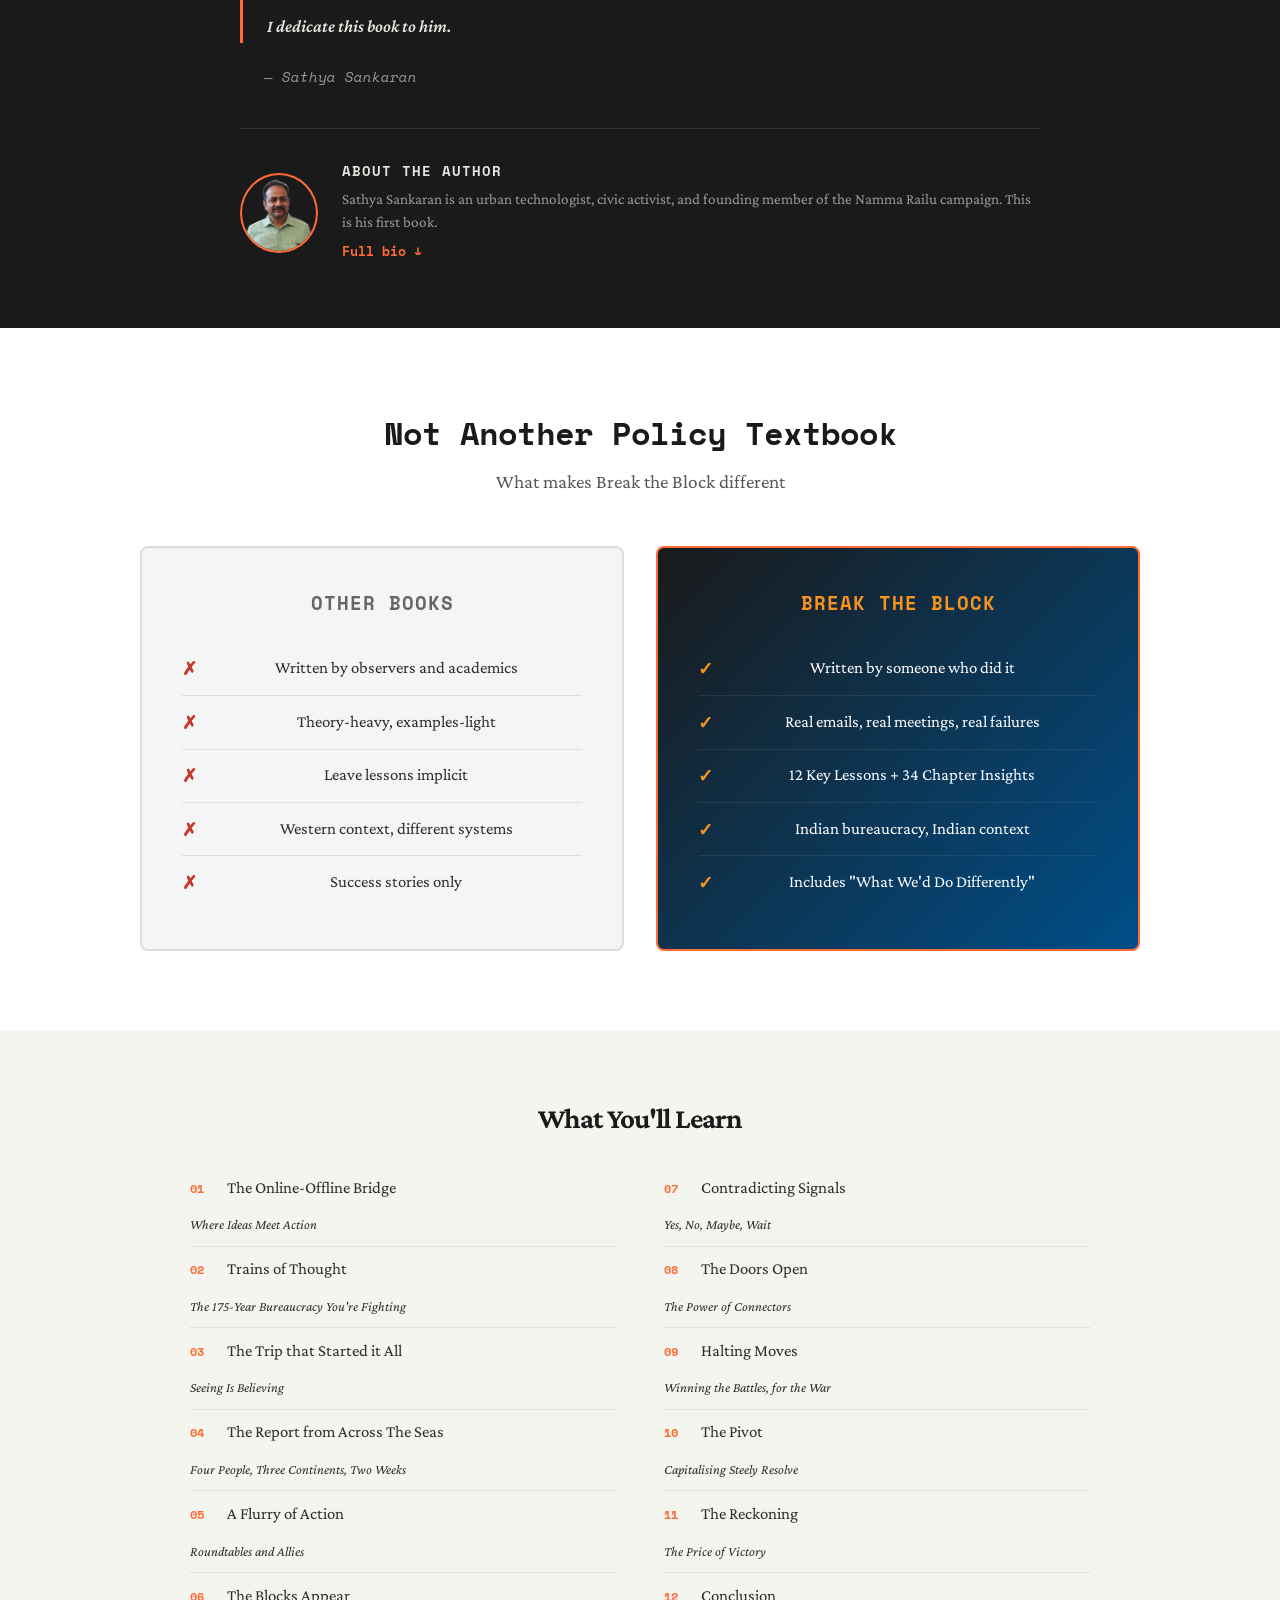
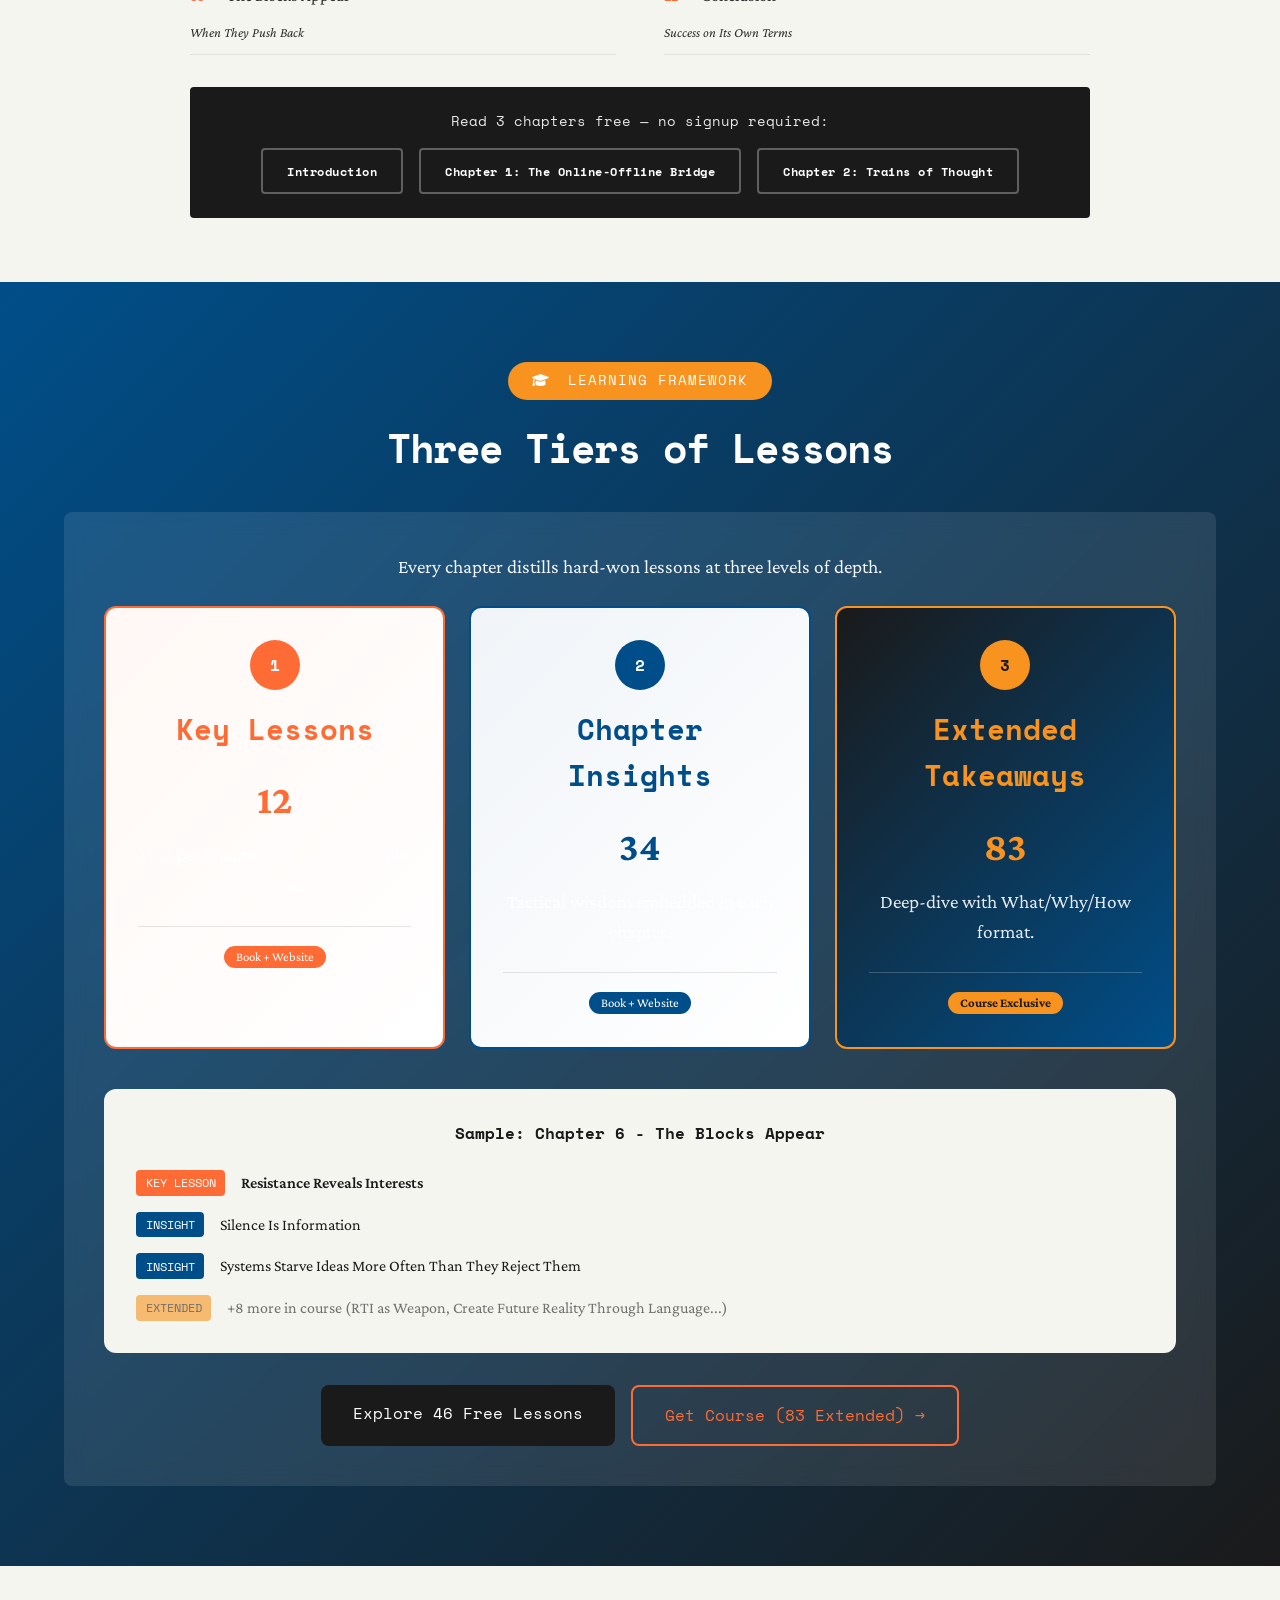
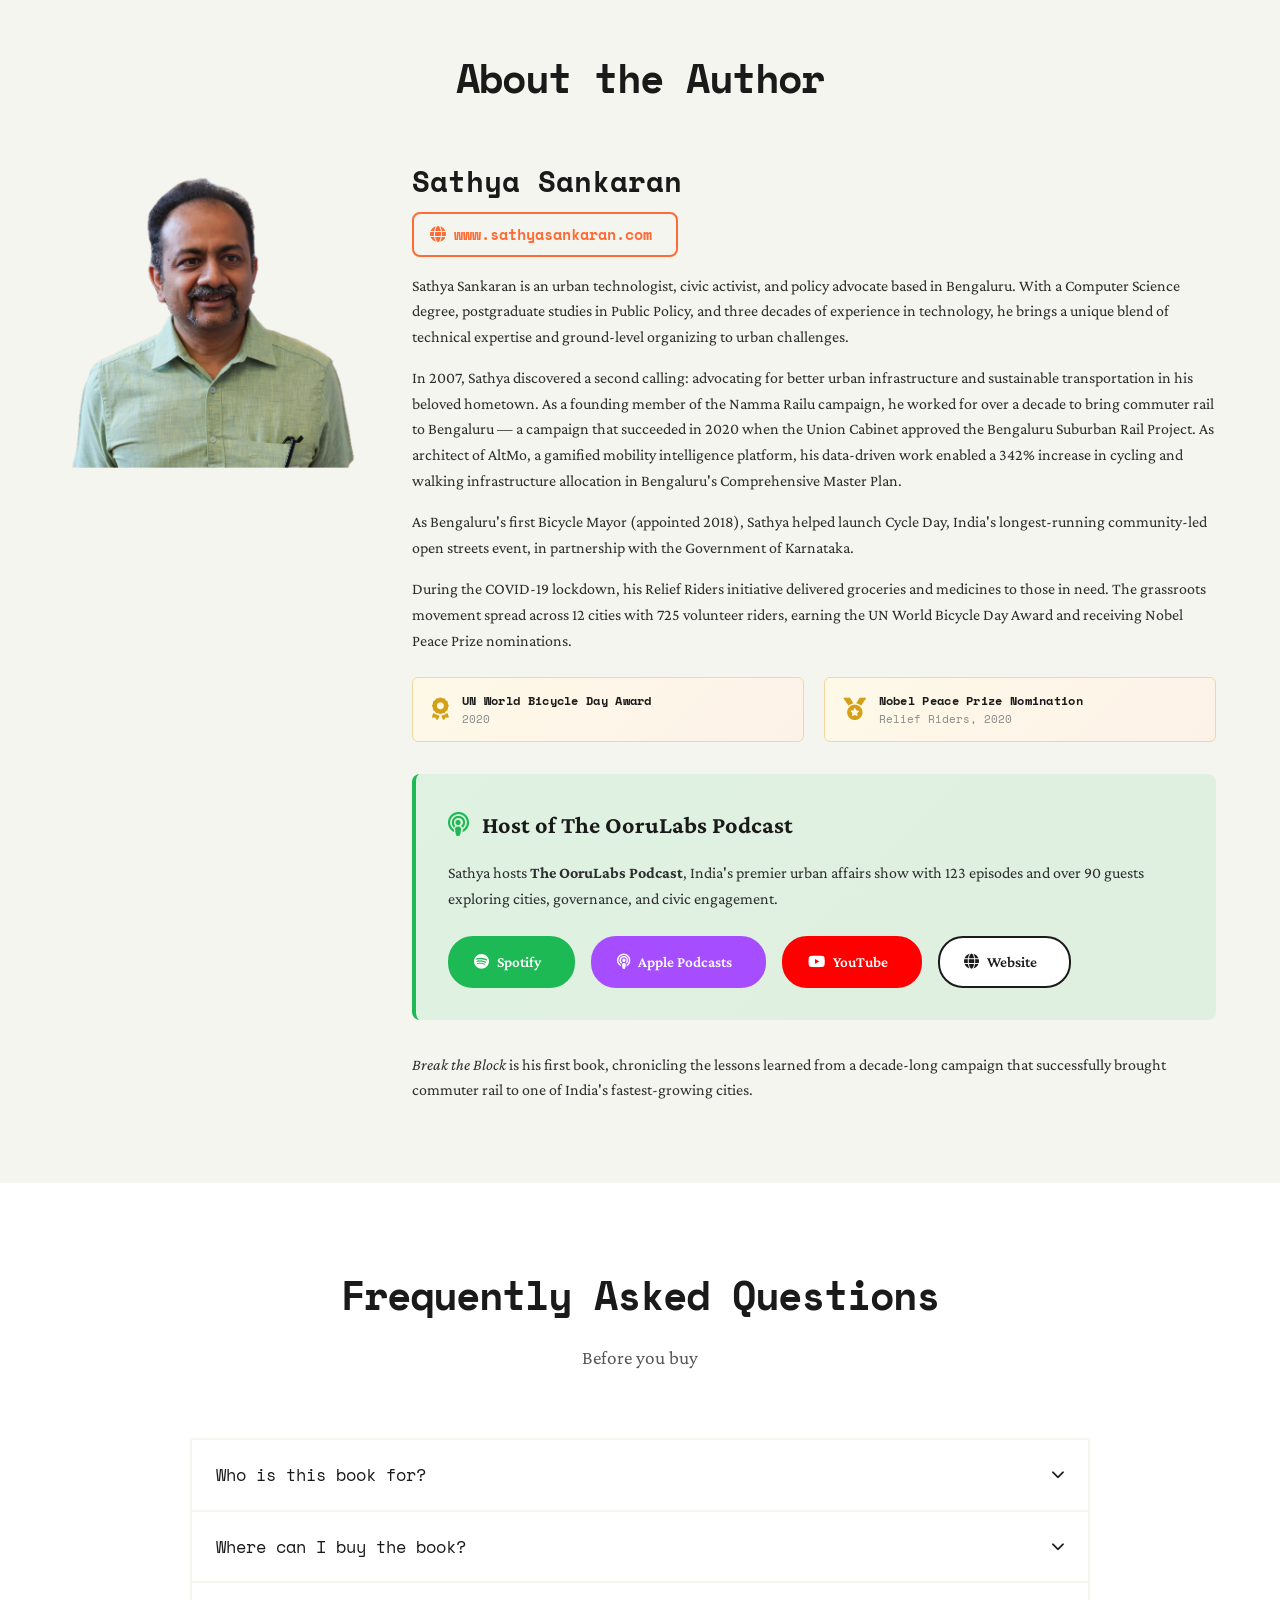
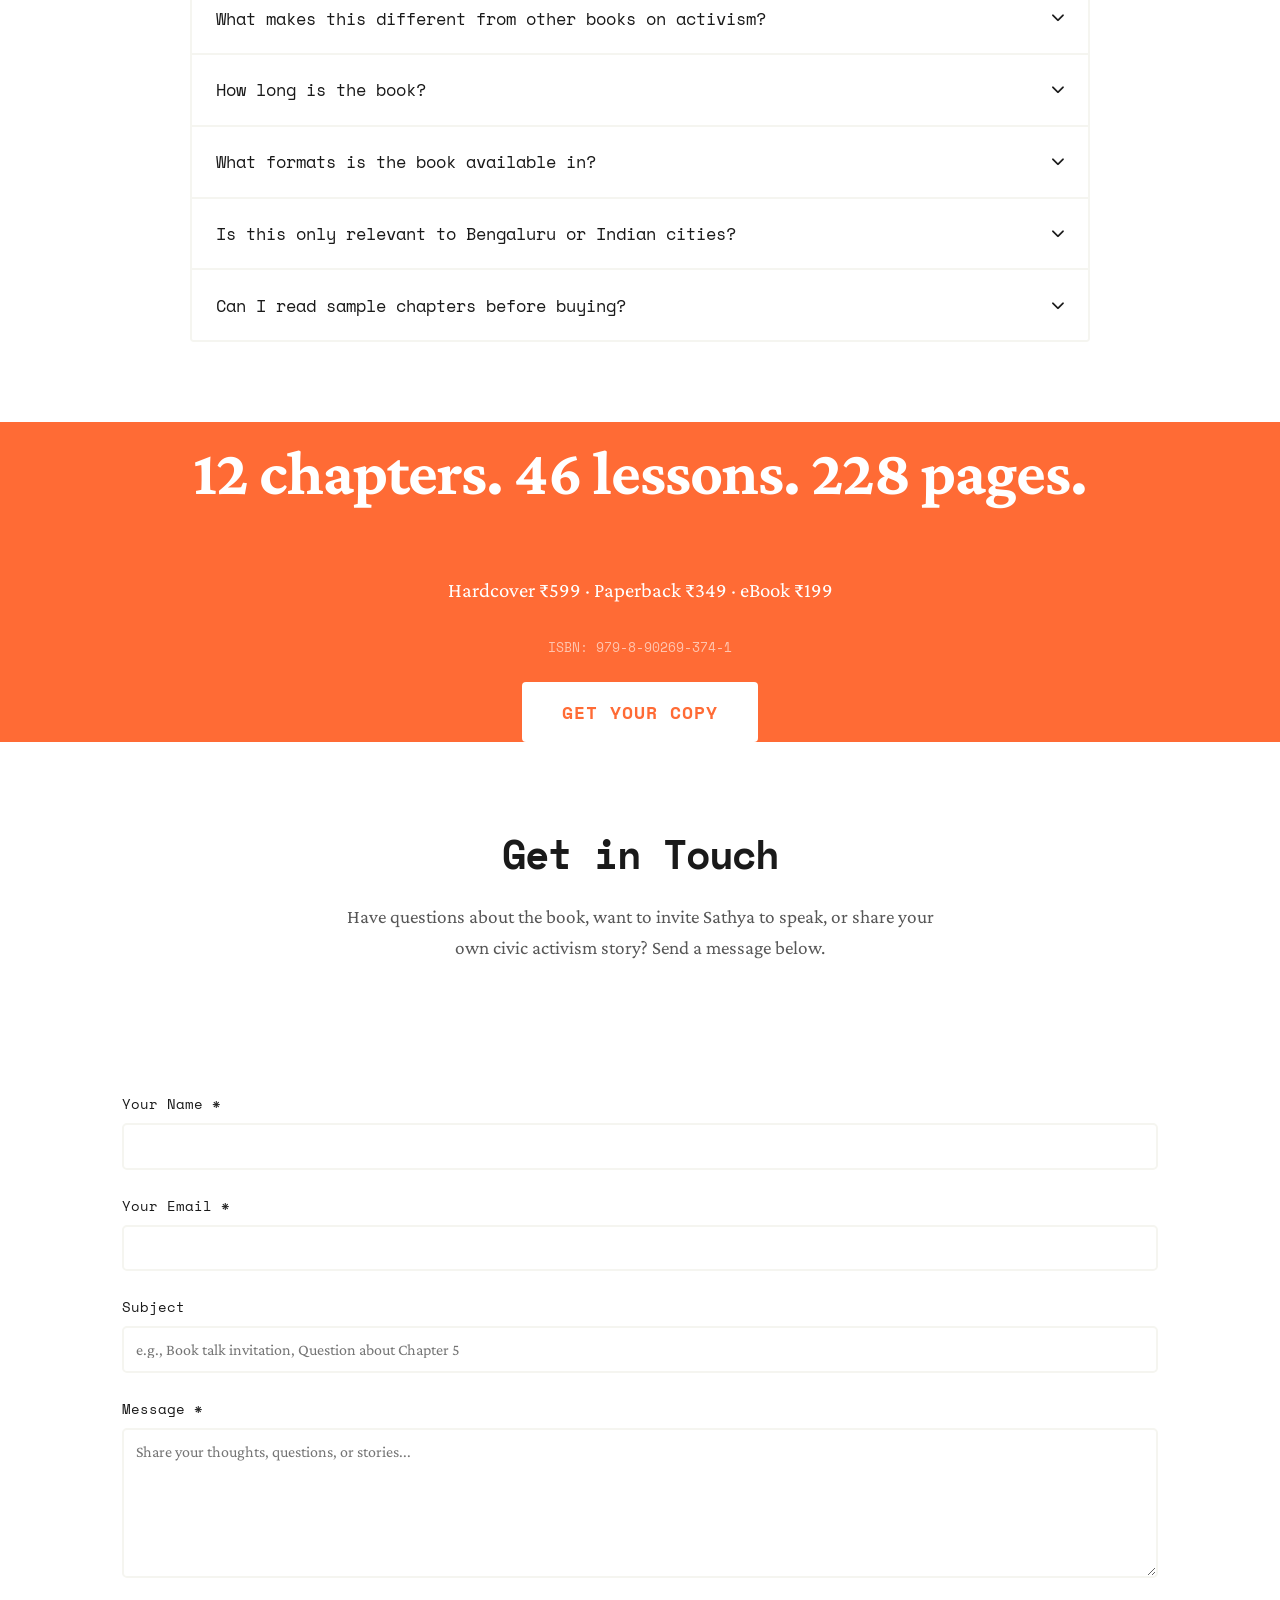
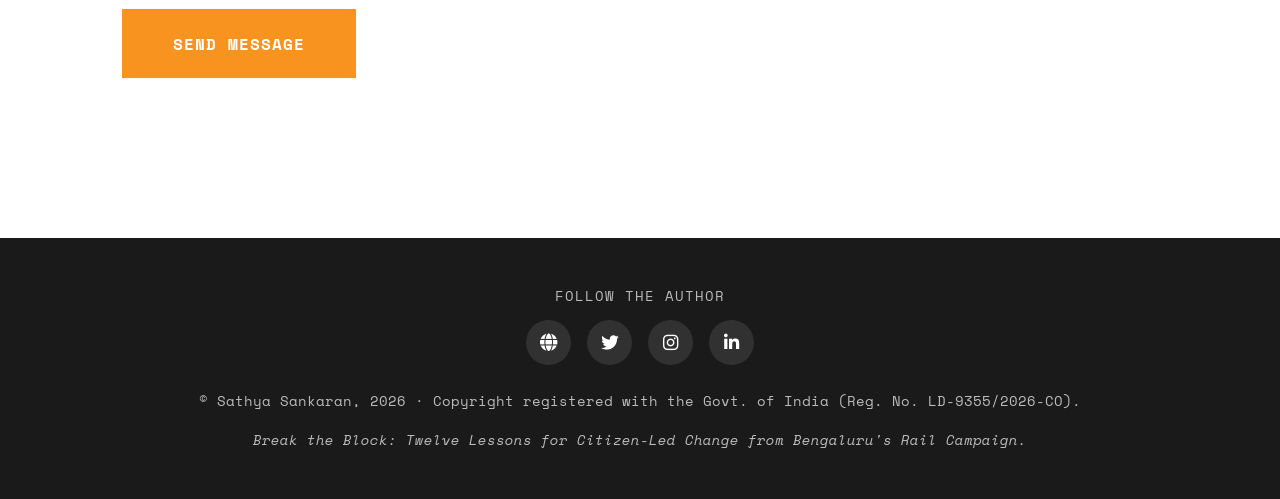
==== commit 761094b1: "Update copyright status, add Amazon review + Amazon.com offers, fix SEO/AEO drift Content: - Copyrig" ====
--- a/index.html
+++ b/index.html
@@ -2,7 +2,7 @@
 <html lang="en">
 <head>
     <meta charset="UTF-8">
-    <meta name="description" content="Break the Block: Field guide for activists. 12 Key Lessons + 34 Chapter Insights from Bengaluru (Bangalore) citizen campaign. Learn urban activism tactics, navigating bureaucracy, grassroots organizing.">
+    <meta name="description" content="Field guide for activists: 12 lessons from Bengaluru's decade-long citizen campaign for commuter rail. Tactics that won a ₹15,767 crore project.">
     <meta name="viewport" content="width=device-width, initial-scale=1.0">
     
     <!-- Canonical URL -->
@@ -17,14 +17,14 @@
     
     <!-- Open Graph / Facebook -->
     <meta property="og:type" content="book">
+    <meta property="og:locale" content="en_IN">
     <meta property="og:url" content="https://www.breaktheblock.in/">
     <meta property="og:title" content="Break the Block - Lessons for Citizen-Led Change from Bengaluru (Bangalore)'s Rail Campaign">
-    <meta property="og:description" content="How five ordinary citizens refused to accept 'no' for ten years and brought commuter rail to India's most traffic-congested city.">
+    <meta property="og:description" content="Field guide for activists: 12 lessons from Bengaluru's decade-long citizen campaign for commuter rail. Tactics that won a ₹15,767 crore project.">
     <meta property="og:image" content="https://www.breaktheblock.in/og-card.jpg">
     <meta property="og:image:width" content="1200">
     <meta property="og:image:height" content="630">
     <meta property="og:site_name" content="Break the Block">
-    <meta property="og:locale" content="en_US">
     
     <!-- Twitter Card -->
     <meta name="twitter:card" content="summary_large_image">
@@ -50,76 +50,6 @@
     <meta name="keywords" content="civic activism India, urban activism Bangalore, Bengaluru commuter rail, citizen campaign guide, navigating bureaucracy India, grassroots organizing, policy advocacy tactics, citizen participation urban planning, Break the Block book, Sathya Sankaran, Namma Railu, Namma Metro, public policy, transportation advocacy, Chuku Buku Beku, Chiku Buku Beku, Modalu Train Beku, Steel Flyover Beda, suburban rail Bangalore, K-RIDE, DULT, CiSTUP, BMRCL, Citizens for Bengaluru, Praja RAAG, Whitefield Rising, Bellandur Jothege, Carmelaram Unites, BCIC, Sanjeev Dyamannavar, Tara Krishnaswamy, Srinivas Alavilli, Rajkumar Dugar, bureaucratic erasure, Hoodi halt, Carmelaram station, commuter rail advocacy, Bangalore suburban railway, citizen activism handbook, public transportation advocacy India">
     <meta name="author" content="Sathya Sankaran">
     <meta name="language" content="English">
-    
-    <!-- Schema.org Structured Data -->
-    <script type="application/ld+json">
-    {
-      "@context": "https://schema.org",
-      "@type": "Book",
-      "name": "Break the Block: Twelve Lessons for Citizen-Led Change from Bengaluru's Rail Campaign",
-      "alternateName": "Break the Block: Twelve Lessons for Citizen-Led Change from Bangalore's Rail Campaign",
-      "author": {
-        "@type": "Person",
-        "name": "Sathya Sankaran",
-        "url": "https://www.breaktheblock.in/",
-        "sameAs": [
-          "https://twitter.com/urbanmorph",
-          "https://www.linkedin.com/in/sathyasankaran/"
-        ]
-      },
-      "bookFormat": ["https://schema.org/Hardcover", "https://schema.org/Paperback", "https://schema.org/EBook"],
-      "inLanguage": "en",
-      "description": "Field guide for activists. 12 Key Lessons + 34 Chapter Insights from Bengaluru citizen campaign. Learn urban activism tactics, navigating bureaucracy, grassroots organizing.",
-      "copyrightHolder": {
-        "@type": "Person",
-        "name": "Sathya Sankaran"
-      },
-      "copyrightYear": 2026,
-      "copyrightNotice": "© Sathya Sankaran, 2026 (LD-9355/2026-CO)",
-      "publisher": {
-        "@type": "Organization",
-        "name": "Notion Press"
-      },
-      "datePublished": "2026-02-20",
-      "url": "https://www.breaktheblock.in/",
-      "genre": ["Non-fiction", "Civic Activism", "Urban Planning"],
-      "about": [
-        {
-          "@type": "Thing",
-          "name": "Civic Activism",
-          "sameAs": "https://en.wikipedia.org/wiki/Civic_engagement"
-        },
-        {
-          "@type": "Place",
-          "name": "Bengaluru",
-          "alternateName": "Bangalore",
-          "sameAs": "https://en.wikipedia.org/wiki/Bangalore"
-        },
-        {
-          "@type": "Thing",
-          "name": "Urban Governance",
-          "sameAs": "https://en.wikipedia.org/wiki/Urban_governance"
-        },
-        {
-          "@type": "Organization",
-          "name": "K-RIDE",
-          "alternateName": "Rail Infrastructure Development Company (Karnataka)",
-          "sameAs": "https://en.wikipedia.org/wiki/Rail_Infrastructure_Development_Company_(Karnataka)"
-        },
-        {
-          "@type": "Thing",
-          "name": "Bengaluru Suburban Railway",
-          "sameAs": "https://en.wikipedia.org/wiki/Bengaluru_Suburban_Railway"
-        }
-      ],
-      "numberOfPages": "226",
-      "aggregateRating": {
-        "@type": "AggregateRating",
-        "ratingValue": "5",
-        "reviewCount": "5"
-      }
-    }
-    </script>
     
     <title>Break the Block: Citizen-Led Change from Bengaluru's Rail Campaign</title>
     
@@ -175,7 +105,7 @@
           },
           "isbn": "9798902693741",
           "inLanguage": "en",
-          "numberOfPages": "226",
+          "numberOfPages": "228",
           "bookFormat": ["https://schema.org/Hardcover", "https://schema.org/Paperback", "https://schema.org/EBook"],
           "genre": "Non-fiction",
           "copyrightHolder": {
@@ -183,39 +113,73 @@
             "name": "Sathya Sankaran"
           },
           "copyrightYear": 2026,
-          "copyrightNotice": "© Sathya Sankaran, 2026 (LD-9355/2026-CO)",
+          "copyrightNotice": "© Sathya Sankaran, 2026. Registered with the Copyright Office, Government of India (Reg. No. LD-9355/2026-CO)",
           "about": [
             {
               "@type": "Thing",
-              "name": "Civic Activism"
+              "name": "Civic Activism",
+              "sameAs": "https://en.wikipedia.org/wiki/Civic_engagement"
             },
             {
               "@type": "Thing",
-              "name": "Urban Governance"
+              "name": "Urban Governance",
+              "sameAs": "https://en.wikipedia.org/wiki/Urban_governance"
             },
             {
               "@type": "Thing",
-              "name": "Public Transportation"
+              "name": "Bengaluru Suburban Railway",
+              "sameAs": "https://en.wikipedia.org/wiki/Bengaluru_Suburban_Railway"
             },
             {
               "@type": "Place",
               "name": "Bengaluru",
+              "alternateName": "Bangalore",
+              "sameAs": "https://en.wikipedia.org/wiki/Bangalore",
               "address": {
                 "@type": "PostalAddress",
                 "addressLocality": "Bengaluru",
                 "addressRegion": "Karnataka",
                 "addressCountry": "IN"
               }
+            },
+            {
+              "@type": "Organization",
+              "name": "K-RIDE",
+              "alternateName": "Rail Infrastructure Development Company (Karnataka)",
+              "sameAs": "https://en.wikipedia.org/wiki/Rail_Infrastructure_Development_Company_(Karnataka)"
             }
           ],
           "description": "How five citizens brought commuter rail to Bengaluru. A decade-long story of persistence, strategy, and changing systems with no power. This field guide documents a ten-year citizen campaign that successfully brought suburban rail to India's most traffic-congested city.",
           "keywords": "civic activism, urban governance, Bengaluru, commuter rail, citizen campaign, Namma Railu, Namma Metro, public policy, grassroots organizing, transportation advocacy, Chuku Buku Beku, Chiku Buku Beku, suburban rail Bangalore, K-RIDE, DULT, Citizens for Bengaluru, Steel Flyover Beda, bureaucratic erasure, Sathya Sankaran, citizen activism India",
           "datePublished": "2026-02-20",
           "image": "https://www.breaktheblock.in/book-cover.png",
+          "publisher": {
+            "@type": "Organization",
+            "name": "Notion Press"
+          },
           "aggregateRating": {
             "@type": "AggregateRating",
             "ratingValue": "5",
-            "reviewCount": "3"
+            "reviewCount": "5"
+          },
+          "review": {
+            "@type": "Review",
+            "name": "A Masterclass in the Unglamorous Work of Change",
+            "reviewRating": {
+              "@type": "Rating",
+              "ratingValue": "5",
+              "bestRating": "5"
+            },
+            "author": {
+              "@type": "Person",
+              "name": "Dinni"
+            },
+            "datePublished": "2026-03-21",
+            "publisher": {
+              "@type": "Organization",
+              "name": "Amazon"
+            },
+            "reviewBody": "Break the Block uses suburban rail as the arena, but what it documents is something rarer and more valuable: an honest anatomy of what public problem-solving actually looks like in the Indian city, where political, bureaucratic, and community dynamics don't just add complexity, they are the work. The learnings land hard precisely because they are earned. For anyone working in the Indian civic space — urban planners, policy advocates, RWA leaders, urban local body officials, social entrepreneurs — this book is essential reading."
           },
           "offers": [
             {
@@ -249,7 +213,8 @@
               "availability": "https://schema.org/InStock",
               "priceCurrency": "INR",
               "itemCondition": "https://schema.org/NewCondition",
-              "description": "Hardcover & Paperback",
+              "price": "599",
+              "description": "Hardcover",
               "url": "https://www.amazon.in/dp/B0GPY3CVWP",
               "seller": {
                 "@type": "Organization",
@@ -261,7 +226,34 @@
               "availability": "https://schema.org/InStock",
               "priceCurrency": "INR",
               "itemCondition": "https://schema.org/NewCondition",
-              "description": "Hardcover & Paperback",
+              "price": "349",
+              "description": "Paperback",
+              "url": "https://www.amazon.in/dp/B0GPY3CVWP",
+              "seller": {
+                "@type": "Organization",
+                "name": "Amazon"
+              }
+            },
+            {
+              "@type": "Offer",
+              "availability": "https://schema.org/InStock",
+              "priceCurrency": "INR",
+              "itemCondition": "https://schema.org/NewCondition",
+              "price": "599",
+              "description": "Hardcover",
+              "url": "https://www.flipkart.com/break-block-twelve-lessons-citizen-led-change-bengaluru-s-rail-campaign/p/itm2fb5b7a04ba45",
+              "seller": {
+                "@type": "Organization",
+                "name": "Flipkart"
+              }
+            },
+            {
+              "@type": "Offer",
+              "availability": "https://schema.org/InStock",
+              "priceCurrency": "INR",
+              "itemCondition": "https://schema.org/NewCondition",
+              "price": "349",
+              "description": "Paperback",
               "url": "https://www.flipkart.com/break-block-twelve-lessons-citizen-led-change-bengaluru-s-rail-campaign/p/itm2fb5b7a04ba45",
               "seller": {
                 "@type": "Organization",
@@ -280,6 +272,45 @@
                 "@type": "Organization",
                 "name": "Amazon Kindle"
               }
+            },
+            {
+              "@type": "Offer",
+              "availability": "https://schema.org/InStock",
+              "priceCurrency": "USD",
+              "itemCondition": "https://schema.org/NewCondition",
+              "price": "4.99",
+              "description": "Kindle eBook (International)",
+              "url": "https://www.amazon.com/dp/B0GQMHC662",
+              "seller": {
+                "@type": "Organization",
+                "name": "Amazon Kindle"
+              }
+            },
+            {
+              "@type": "Offer",
+              "availability": "https://schema.org/InStock",
+              "priceCurrency": "USD",
+              "itemCondition": "https://schema.org/NewCondition",
+              "price": "29.99",
+              "description": "Hardcover (International)",
+              "url": "https://www.amazon.com/dp/B0GPY3CVWP",
+              "seller": {
+                "@type": "Organization",
+                "name": "Amazon"
+              }
+            },
+            {
+              "@type": "Offer",
+              "availability": "https://schema.org/InStock",
+              "priceCurrency": "USD",
+              "itemCondition": "https://schema.org/NewCondition",
+              "price": "19.99",
+              "description": "Paperback (International)",
+              "url": "https://www.amazon.com/dp/B0GPYJC8QQ",
+              "seller": {
+                "@type": "Organization",
+                "name": "Amazon"
+              }
             }
           ]
         },
@@ -370,10 +401,10 @@
         },
         {
           "@type": "Question",
-          "name": "What formats will be available?",
+          "name": "What formats is the book available in?",
           "acceptedAnswer": {
             "@type": "Answer",
-            "text": "Break the Block is available in hardcover (₹599), paperback (₹349), and Kindle eBook (₹199) on Amazon. Also available on Notionpress and Flipkart. Kobo and Google Play editions coming soon."
+            "text": "Break the Block is available in hardcover (₹599), paperback (₹349), and Kindle eBook (₹199) on Amazon. Also available on Notionpress and Flipkart. International readers can buy the book on Amazon.com (USD)."
           }
         },
         {
@@ -411,30 +442,6 @@
       ]
     }
     </script>
-<script type="application/ld+json">
-    {
-        "@context": "https://schema.org",
-        "@type": "LocalBusiness",
-        "name": "Break the Block - Bengaluru Civic Activism Book",
-        "description": "Field guide for urban activism and citizen campaigns in India",
-        "address": {
-            "@type": "PostalAddress",
-            "addressLocality": "Bengaluru",
-            "addressRegion": "Karnataka",
-            "addressCountry": "IN"
-        },
-        "geo": {
-            "@type": "GeoCoordinates",
-            "latitude": "12.9716",
-            "longitude": "77.5946"
-        },
-        "url": "https://www.breaktheblock.in",
-        "sameAs": [
-            "https://www.sathyasankaran.com"
-        ]
-    }
-    </script>
-
     <!-- Enhanced Person Schema for Author -->
     <script type="application/ld+json">
     {
@@ -666,107 +673,6 @@
       ]
     }
     </script>
-
-    <!-- Event Schema for Campaign Milestones -->
-    <script type="application/ld+json">
-    {
-      "@context": "https://schema.org",
-      "@type": "EventSeries",
-      "name": "Namma Railu Campaign Timeline",
-      "description": "Decade-long citizen campaign (2009-2020) that brought suburban rail to Bengaluru through persistent advocacy, coalition-building, and data-driven engagement",
-      "startDate": "2009",
-      "endDate": "2020",
-      "location": {
-        "@type": "Place",
-        "name": "Bengaluru",
-        "address": {
-          "@type": "PostalAddress",
-          "addressLocality": "Bengaluru",
-          "addressRegion": "Karnataka",
-          "addressCountry": "IN"
-        }
-      },
-      "organizer": {
-        "@type": "Organization",
-        "name": "Namma Railu Campaign"
-      },
-      "subEvent": [
-        {
-          "@type": "Event",
-          "name": "Campaign Launch",
-          "description": "Praja.in launches NammaRailu campaign. Online forum brings together citizens frustrated with traffic. Discussion moves from complaint to solution-seeking.",
-          "startDate": "2009",
-          "location": {
-            "@type": "VirtualLocation",
-            "url": "http://praja.in/en/nammarailu"
-          }
-        },
-        {
-          "@type": "Event",
-          "name": "First Comprehensive Report Published",
-          "description": "Team publishes comprehensive proposal documenting the feasibility and benefits of suburban rail for Bengaluru, with collaboration across continents (India, US, China).",
-          "startDate": "2010-06",
-          "location": {
-            "@type": "Place",
-            "name": "Bengaluru"
-          }
-        },
-        {
-          "@type": "Event",
-          "name": "Academic Partnership Established",
-          "description": "Partnership with CiSTUP (IISc's transport research center) established. Transition from citizen advocacy to academic research builds credibility with government stakeholders.",
-          "startDate": "2011-05",
-          "location": {
-            "@type": "Organization",
-            "name": "Centre for infrastructure, Sustainable Transportation and Urban Planning (CiSTUP), Indian Institute of Science"
-          }
-        },
-        {
-          "@type": "Event",
-          "name": "Official Feasibility Study Completed",
-          "description": "RITES completes comprehensive 179-page feasibility study examining 440.8 km of rail network. Report proposes development of suburban rail services in three phases and provides technical foundation for government decisions.",
-          "startDate": "2012-06",
-          "location": {
-            "@type": "Place",
-            "name": "Bengaluru"
-          }
-        },
-        {
-          "@type": "Event",
-          "name": "State Government Approval",
-          "description": "State government approves suburban rail project. CM Siddaramaiah announces ₹8,759 crore project in state budget with Special Purpose Vehicle (BSRCL) to be created. Major milestone: formal government commitment.",
-          "startDate": "2013-07-09",
-          "location": {
-            "@type": "Place",
-            "name": "Bengaluru"
-          }
-        },
-        {
-          "@type": "Event",
-          "name": "Union Cabinet Approval - Campaign Victory",
-          "description": "Union Cabinet approves Bengaluru Suburban Rail Project (₹15,767 crore infrastructure project for 148.17 km network with 57 stations across 4 corridors). Decade-long advocacy campaign reaches successful conclusion.",
-          "startDate": "2020-10-07",
-          "endDate": "2020-10-07",
-          "location": {
-            "@type": "Place",
-            "name": "New Delhi, India"
-          },
-          "eventStatus": "https://schema.org/EventScheduled"
-        },
-        {
-          "@type": "Event",
-          "name": "First Services Launch",
-          "description": "First suburban rail services begin operation. 295% occupancy demonstrates strong commuter demand. Baiyappanahalli to Whitefield service proves campaign's vision with 25-minute journey.",
-          "startDate": "2020-12-07",
-          "location": {
-            "@type": "Place",
-            "name": "Bengaluru"
-          }
-        }
-      ]
-    }
-    </script>
-
     <!-- Navigation JavaScript - Event Listeners -->
     <script>
         // Wait for DOM to be ready
@@ -1239,6 +1145,21 @@
                             </div>
                         </div>
                     </div>
+
+                    <div class="voice-card">
+                        <div class="testimonial-content">
+                            <p class="testimonial-quote">"A masterclass in the unglamorous work of change. An honest anatomy of what public problem-solving actually looks like in the Indian city — the learnings land hard precisely because they are earned. For anyone in the Indian civic space, essential reading."</p>
+                            <div class="testimonial-footer">
+                                <div class="testimonial-avatar">
+                                    <div class="avatar-circle avatar-di" aria-hidden="true">DI</div>
+                                </div>
+                                <div class="testimonial-author">
+                                    <div class="author-name">Dinni</div>
+                                    <div class="author-title">&starf;&starf;&starf;&starf;&starf; via Amazon &middot; Verified Purchase</div>
+                                </div>
+                            </div>
+                        </div>
+                    </div>
                 </div>
 
                 <button class="voices-arrow voices-arrow-right" aria-label="Next voice" type="button">
@@ -1265,15 +1186,15 @@
             <div class="retailer-card retailer-card-featured">
                 <div class="retailer-live-badge">Available Now</div>
                 <div class="retailer-name">Amazon</div>
-                <div class="retailer-price">Hardcover · Paperback</div>
-                <div class="retailer-delivery">Ships via Amazon</div>
+                <div class="retailer-price">Hardcover ₹599 · Paperback ₹349</div>
+                <div class="retailer-delivery">MRP · Ships via Amazon</div>
                 <a href="https://www.amazon.in/dp/B0GPY3CVWP" target="_blank" rel="noopener" class="retailer-cta">Order Now</a>
             </div>
             <div class="retailer-card retailer-card-featured">
                 <div class="retailer-live-badge">Available Now</div>
                 <div class="retailer-name">Flipkart</div>
-                <div class="retailer-price">Hardcover · Paperback</div>
-                <div class="retailer-delivery">Ships via Flipkart</div>
+                <div class="retailer-price">Hardcover ₹599 · Paperback ₹349</div>
+                <div class="retailer-delivery">MRP · Ships via Flipkart</div>
                 <a href="https://www.flipkart.com/break-block-twelve-lessons-citizen-led-change-bengaluru-s-rail-campaign/p/itm2fb5b7a04ba45" target="_blank" rel="noopener" class="retailer-cta">Order Now</a>
             </div>
             <div class="retailer-card retailer-card-featured">
@@ -1555,11 +1476,11 @@
 
                 <div class="faq-item" role="listitem">
                     <button class="faq-question" aria-expanded="false" aria-controls="faq-answer-5">
-                        What formats will be available?
+                        What formats is the book available in?
                         <i class="fas fa-chevron-down" aria-hidden="true"></i>
                     </button>
                     <div class="faq-answer" id="faq-answer-5" role="region">
-                        <p>Break the Block is available in <strong>hardcover</strong> (₹599) and <strong>paperback</strong> (₹349) on <a href="https://notionpress.com/in/read/break-the-block-hardcover/hardcover" target="_blank" rel="noopener noreferrer">Notionpress</a>, <a href="https://www.amazon.in/dp/B0GPY3CVWP" target="_blank" rel="noopener noreferrer">Amazon</a>, and <a href="https://www.flipkart.com/break-block-twelve-lessons-citizen-led-change-bengaluru-s-rail-campaign/p/itm2fb5b7a04ba45" target="_blank" rel="noopener noreferrer">Flipkart</a>. The <strong><a href="https://www.amazon.in/dp/B0GQMHC662" target="_blank" rel="noopener noreferrer">Kindle eBook</a></strong> is also available now. Kobo and Google Play editions coming soon.</p>
+                        <p>Break the Block is available in <strong>hardcover</strong> (₹599) and <strong>paperback</strong> (₹349) on <a href="https://notionpress.com/in/read/break-the-block-hardcover/hardcover" target="_blank" rel="noopener noreferrer">Notionpress</a>, <a href="https://www.amazon.in/dp/B0GPY3CVWP" target="_blank" rel="noopener noreferrer">Amazon</a>, and <a href="https://www.flipkart.com/break-block-twelve-lessons-citizen-led-change-bengaluru-s-rail-campaign/p/itm2fb5b7a04ba45" target="_blank" rel="noopener noreferrer">Flipkart</a>. The <strong><a href="https://www.amazon.in/dp/B0GQMHC662" target="_blank" rel="noopener noreferrer">Kindle eBook</a></strong> is also available now. International readers can buy the book on <a href="https://www.amazon.com/dp/B0GPY3CVWP" target="_blank" rel="noopener noreferrer">Amazon.com</a> (USD).</p>
                     </div>
                 </div>
 
@@ -1588,7 +1509,7 @@
 
     <!-- Get the Book -->
     <section class="get-book">
-        <h2>12 chapters. 46 lessons. 226 pages.</h2>
+        <h2>12 chapters. 46 lessons. 228 pages.</h2>
         <p class="get-book-price">Hardcover ₹599 · Paperback ₹349 · eBook ₹199</p>
         <p class="get-book-isbn">ISBN: 979-8-90269-374-1</p>
         <a href="#get-book" class="store-cta get-book-final-cta">Get Your Copy</a>
@@ -1651,7 +1572,7 @@
 
             <!-- Copyright and License -->
             <p class="footer-license">
-                &copy; Sathya Sankaran, 2026 (LD-9355/2026-CO). <em>Break the Block: Twelve Lessons for Citizen-Led Change from Bengaluru's Rail Campaign.</em>
+                &copy; Sathya Sankaran, 2026 &middot; Copyright registered with the Govt. of India (Reg. No. LD-9355/2026-CO). <em>Break the Block: Twelve Lessons for Citizen-Led Change from Bengaluru's Rail Campaign.</em>
             </p>
         </div>
     </footer>
--- a/styles.css
+++ b/styles.css
@@ -46,7 +46,178 @@
             overflow-x: hidden;
         }
 
-        /* Navigation */
+        /* Subpage Navigation (top-nav) */
+        .top-nav {
+            position: fixed;
+            top: 0;
+            width: 100%;
+            background: rgba(255, 255, 255, 0.95);
+            backdrop-filter: blur(10px);
+            z-index: 1000;
+            padding: 1rem 2rem;
+            box-shadow: 0 2px 10px rgba(0,0,0,0.1);
+            display: grid;
+            grid-template-columns: 1fr auto 1fr;
+            align-items: center;
+            gap: 1rem;
+        }
+
+        .nav-logo-center {
+            display: flex;
+            justify-content: center;
+            align-items: center;
+        }
+
+        .nav-logo-center img {
+            height: 45px;
+            width: auto;
+            transition: opacity 0.3s ease;
+        }
+
+        .nav-logo-center img:hover {
+            opacity: 0.8;
+        }
+
+        .back-link {
+            color: var(--accent);
+            text-decoration: none;
+            font-family: 'Space Mono', monospace;
+            font-size: 0.9rem;
+            text-transform: uppercase;
+            letter-spacing: 1px;
+            transition: color 0.3s;
+        }
+
+        .back-link:hover {
+            color: var(--secondary);
+        }
+
+        .back-link::before {
+            content: '← ';
+        }
+
+        /* Subpage Share Dropdown */
+        .top-nav .share-dropdown {
+            position: relative;
+            justify-self: end;
+        }
+
+        .top-nav .share-toggle {
+            background: transparent;
+            border: 2px solid var(--primary);
+            color: var(--primary);
+            width: 40px;
+            height: 40px;
+            border-radius: 50%;
+            cursor: pointer;
+            display: flex;
+            align-items: center;
+            justify-content: center;
+            transition: all 0.3s ease;
+            font-size: 0.9rem;
+        }
+
+        .top-nav .share-menu {
+            position: absolute;
+            top: calc(100% + 10px);
+            right: 0;
+            background: white;
+            border-radius: 8px;
+            box-shadow: 0 8px 25px rgba(0,0,0,0.2);
+            min-width: 180px;
+            opacity: 0;
+            visibility: hidden;
+            transform: translateY(-10px);
+            transition: all 0.3s ease;
+            z-index: 1000;
+        }
+
+        .top-nav .share-menu.active {
+            opacity: 1;
+            visibility: visible;
+            transform: translateY(0);
+        }
+
+        .top-nav .share-menu::before {
+            content: '';
+            position: absolute;
+            top: -6px;
+            right: 15px;
+            width: 12px;
+            height: 12px;
+            background: white;
+            transform: rotate(45deg);
+        }
+
+        .top-nav .share-menu-item {
+            display: flex;
+            align-items: center;
+            gap: 0.8rem;
+            padding: 0.8rem 1.2rem;
+            color: var(--text);
+            text-decoration: none;
+            transition: all 0.3s ease;
+            font-family: 'Crimson Pro', serif;
+            font-size: 0.95rem;
+            border-bottom: 1px solid rgba(0,0,0,0.05);
+        }
+
+        .top-nav .share-menu-item:last-child {
+            border-bottom: none;
+        }
+
+        .top-nav .share-menu-item:first-child {
+            border-radius: 8px 8px 0 0;
+        }
+
+        .top-nav .share-menu-item:last-child {
+            border-radius: 0 0 8px 8px;
+        }
+
+        .top-nav .share-menu-item:hover {
+            background: var(--light);
+            padding-left: 1.5rem;
+        }
+
+        .top-nav .share-menu-item i {
+            width: 20px;
+            font-size: 1rem;
+        }
+
+        .top-nav .share-menu-item:nth-child(1):hover { color: #1DA1F2; }
+        .top-nav .share-menu-item:nth-child(2):hover { color: #1877F2; }
+        .top-nav .share-menu-item:nth-child(3):hover { color: #0A66C2; }
+        .top-nav .share-menu-item:nth-child(4):hover { color: #25D366; }
+        .top-nav .share-menu-item:nth-child(5):hover { color: #666; }
+
+        /* Subpage mobile nav overrides */
+        @media (max-width: 768px) {
+            .top-nav {
+                padding: 0.75rem 1rem;
+            }
+
+            .back-link {
+                font-size: 0.8rem;
+            }
+
+            .share-buttons {
+                gap: 0.3rem;
+            }
+
+            .share-btn {
+                width: 32px;
+                height: 32px;
+                font-size: 0.8rem;
+            }
+        }
+
+        @media (max-width: 480px) {
+            .top-nav {
+                padding: 0.5rem 1rem;
+            }
+        }
+
+        /* Homepage Navigation */
         nav {
             position: fixed;
             top: 0;
@@ -254,8 +425,8 @@
         .share-menu-item:nth-child(4):hover { color: #25D366; }
         .share-menu-item:nth-child(5):hover { color: #666; }
 
-        /* Hero Section */
-        .hero {
+        /* Hero Section (homepage only — scoped to <section> to avoid clashing with subpage .hero) */
+        section.hero {
             min-height: 100vh;
             background: linear-gradient(135deg, var(--primary) 0%, var(--rail-blue) 100%);
             color: white;
@@ -267,7 +438,7 @@
             padding: 2rem;
         }
 
-        .hero::before {
+        section.hero::before {
             content: '';
             position: absolute;
             width: 200%;
@@ -581,6 +752,7 @@
         .compare-card {
             padding: 2.5rem;
             border-radius: 8px;
+            transition: all 0.4s cubic-bezier(0.4, 0, 0.2, 1);
         }
 
         .compare-card.other {
@@ -949,11 +1121,11 @@
             }
 
         .speech-bubble-wrapper {
-            transition: transform 0.3s ease;
+            transition: all 0.4s cubic-bezier(0.4, 0, 0.2, 1);
         }
 
         .speech-bubble-wrapper:hover {
-            transform: translateY(-5px);
+            transform: translateY(-4px);
         }
 
         .speech-bubble-wrapper:hover .speech-bubble {
@@ -981,11 +1153,11 @@
         }
 
         .speech-bubble-card {
-            transition: transform 0.3s ease, box-shadow 0.3s ease;
+            transition: all 0.4s cubic-bezier(0.4, 0, 0.2, 1);
         }
 
         .speech-bubble-card:hover {
-            transform: translateY(-5px);
+            transform: translateY(-4px);
             box-shadow: 0 12px 40px rgba(0,0,0,0.2) !important;
         }
 
@@ -1737,13 +1909,13 @@
             padding: 2.5rem;
             border: 2px solid var(--border-accent);
             border-radius: 8px;
-            transition: all 0.3s;
+            transition: all 0.4s cubic-bezier(0.4, 0, 0.2, 1);
             cursor: pointer;
         }
 
         .chapter-preview-card:hover {
             border-color: var(--accent);
-            transform: translateY(-3px);
+            transform: translateY(-4px);
             box-shadow: 0 10px 30px rgba(0, 0, 0, 0.1);
         }
 
@@ -2054,7 +2226,7 @@
             border-radius: 8px;
             padding: 1.5rem 1rem;
             text-align: center;
-            transition: all 0.3s;
+            transition: all 0.4s cubic-bezier(0.4, 0, 0.2, 1);
         }
         .purchase-card.active {
             background: rgba(255,255,255,0.18);
@@ -2093,7 +2265,7 @@
             color: var(--accent);
         }
         .purchase-card.active:hover {
-            transform: translateY(-3px);
+            transform: translateY(-4px);
         }
         .purchase-card.active .store-cta:hover {
             background: var(--primary);
@@ -2173,8 +2345,8 @@
 
 
 
-        /* Hero Typography */
-        .hero h1 {
+        /* Hero Typography (homepage only) */
+        section.hero h1 {
             font-size: clamp(2.5rem, 7vw, 6rem);
             font-weight: 700;
             margin-bottom: 1rem;
@@ -2184,7 +2356,7 @@
             overflow-wrap: break-word;
         }
 
-        .hero .tagline {
+        section.hero .tagline {
             font-size: clamp(1.2rem, 3vw, 1.8rem);
             font-weight: 300;
             margin-bottom: 0.5rem;
@@ -2194,7 +2366,7 @@
             letter-spacing: 2px;
         }
 
-        .hero .subtitle {
+        section.hero .subtitle {
             font-size: clamp(1rem, 2.5vw, 1.4rem);
             margin-bottom: 3rem;
             opacity: 0.9;
@@ -2344,7 +2516,7 @@
         }
 
         .chapter-card:hover {
-            transform: translateY(-3px);
+            transform: translateY(-4px);
             border-color: var(--accent);
             box-shadow: 0 6px 20px rgba(0, 0, 0, 0.08);
         }
@@ -3583,6 +3755,10 @@
     background: linear-gradient(135deg, #3a86a8, #48bfe3);
 }
 
+.avatar-di {
+    background: linear-gradient(135deg, #ff9900, #ff6b35);
+}
+
 /* Comparison Section */
 .comparison-inner {
     max-width: 1000px;
@@ -4403,7 +4579,7 @@
 /* Dark-background focus styles (nav, hero, dark sections) */
 nav a:focus-visible,
 nav button:focus-visible,
-.hero a:focus-visible,
+section.hero a:focus-visible,
 .cta-footer a:focus-visible,
 .mobile-purchase-cta:focus-visible,
 .chapter-purchase-float-cta:focus-visible {
@@ -4494,7 +4670,7 @@
         scroll-behavior: auto !important;
     }
 
-    .hero::before {
+    section.hero::before {
         animation: none;
     }
 
